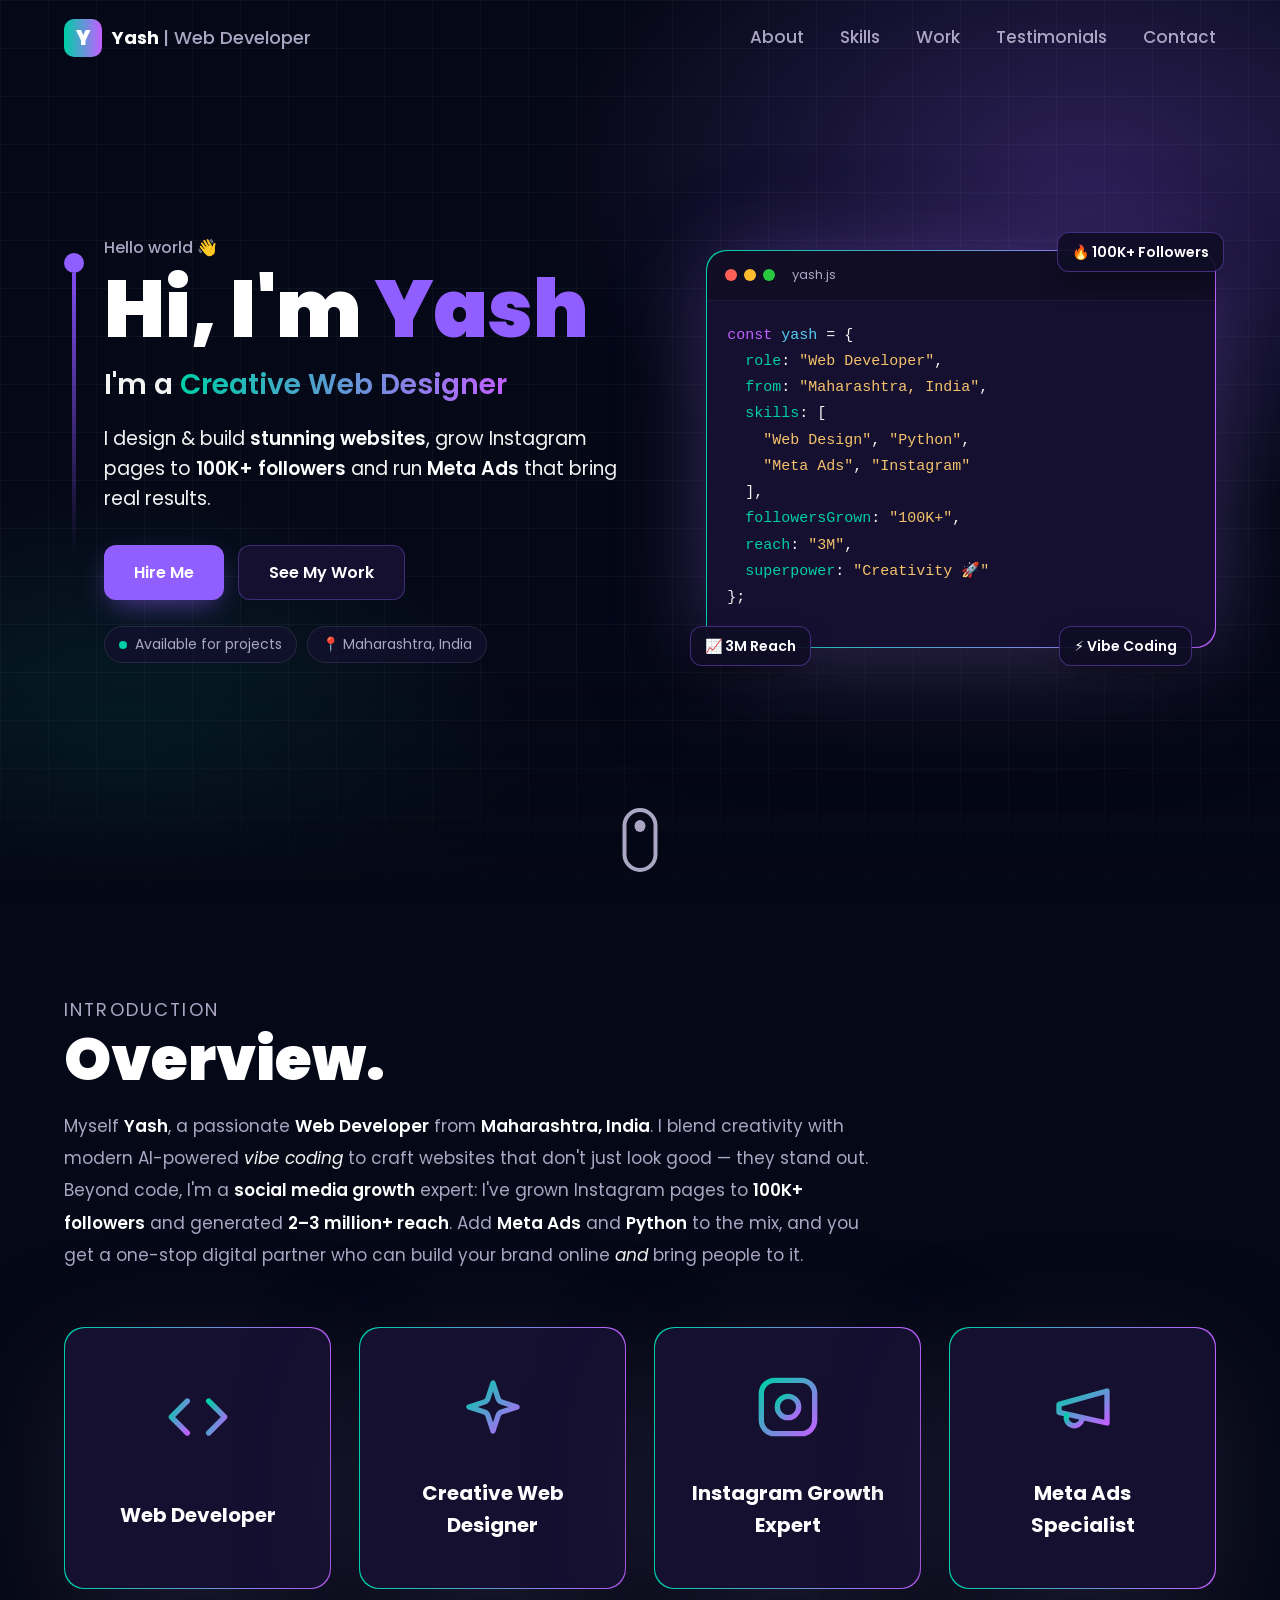
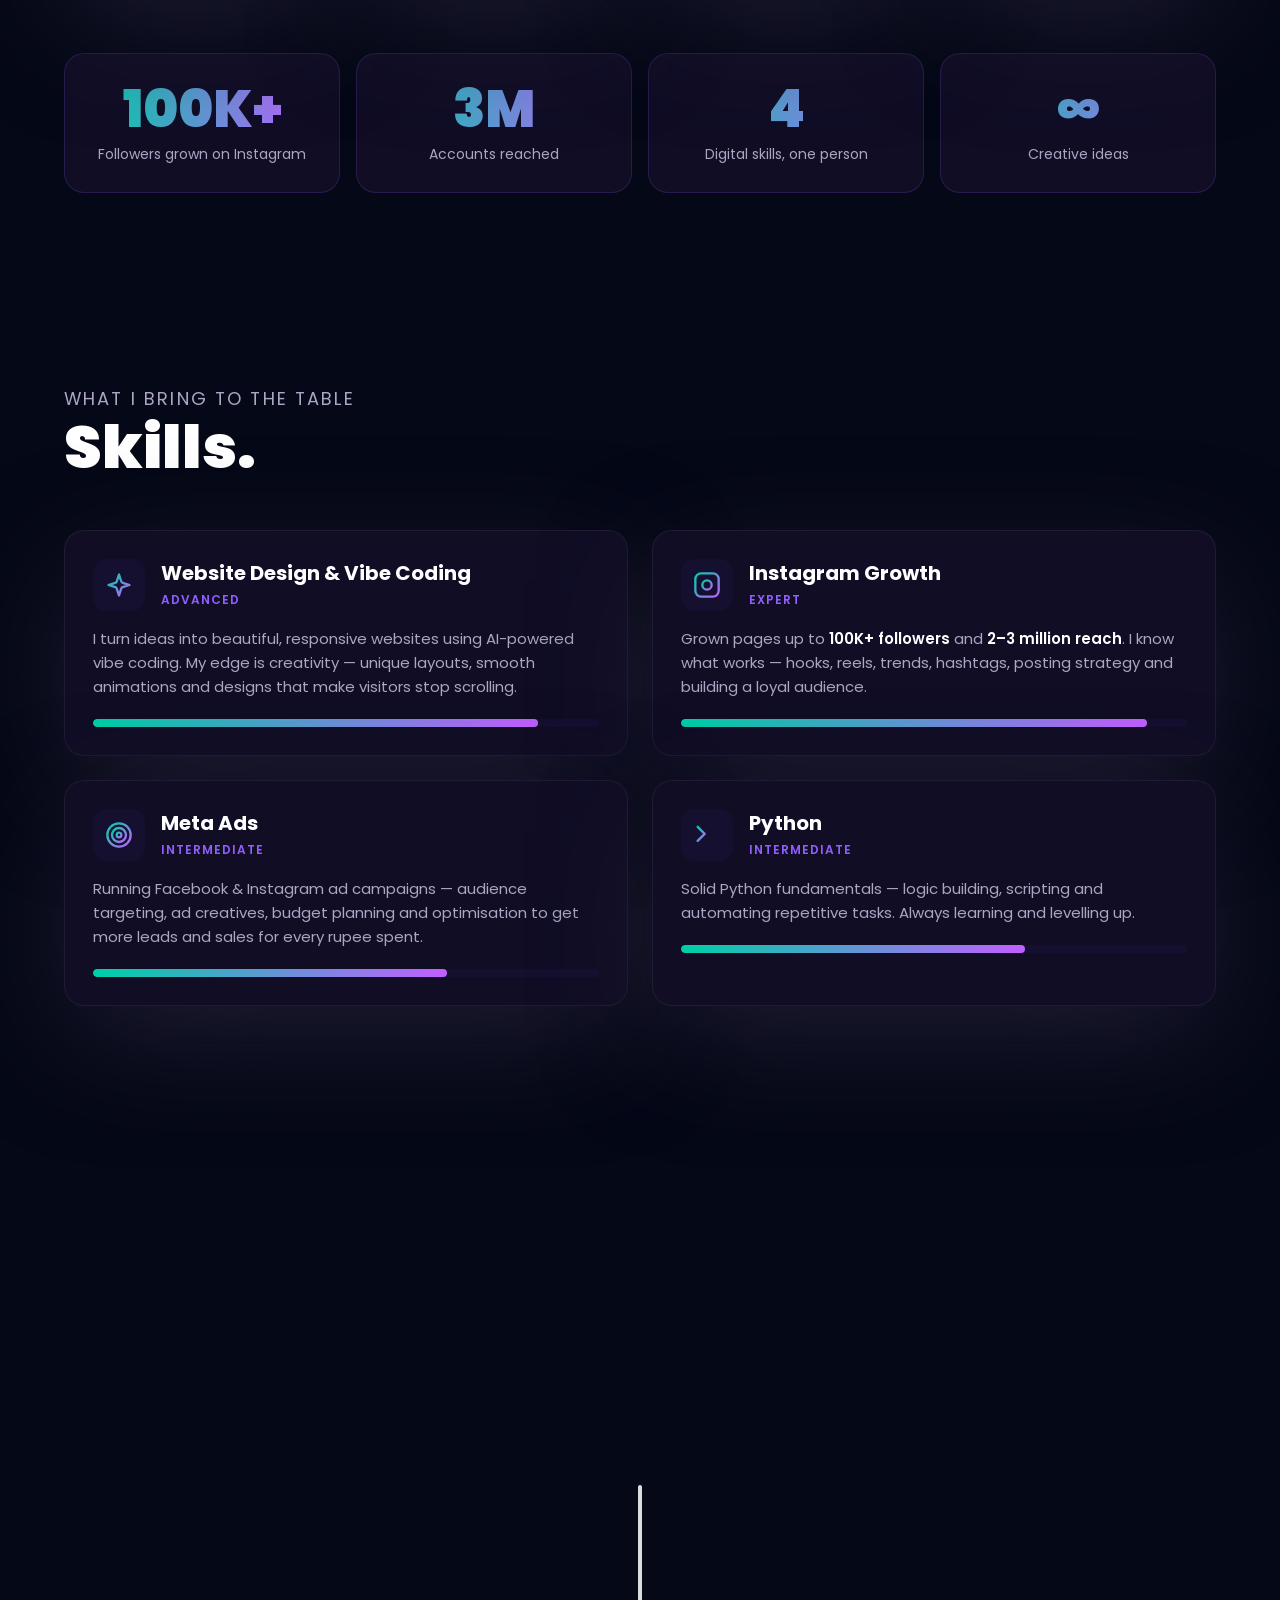
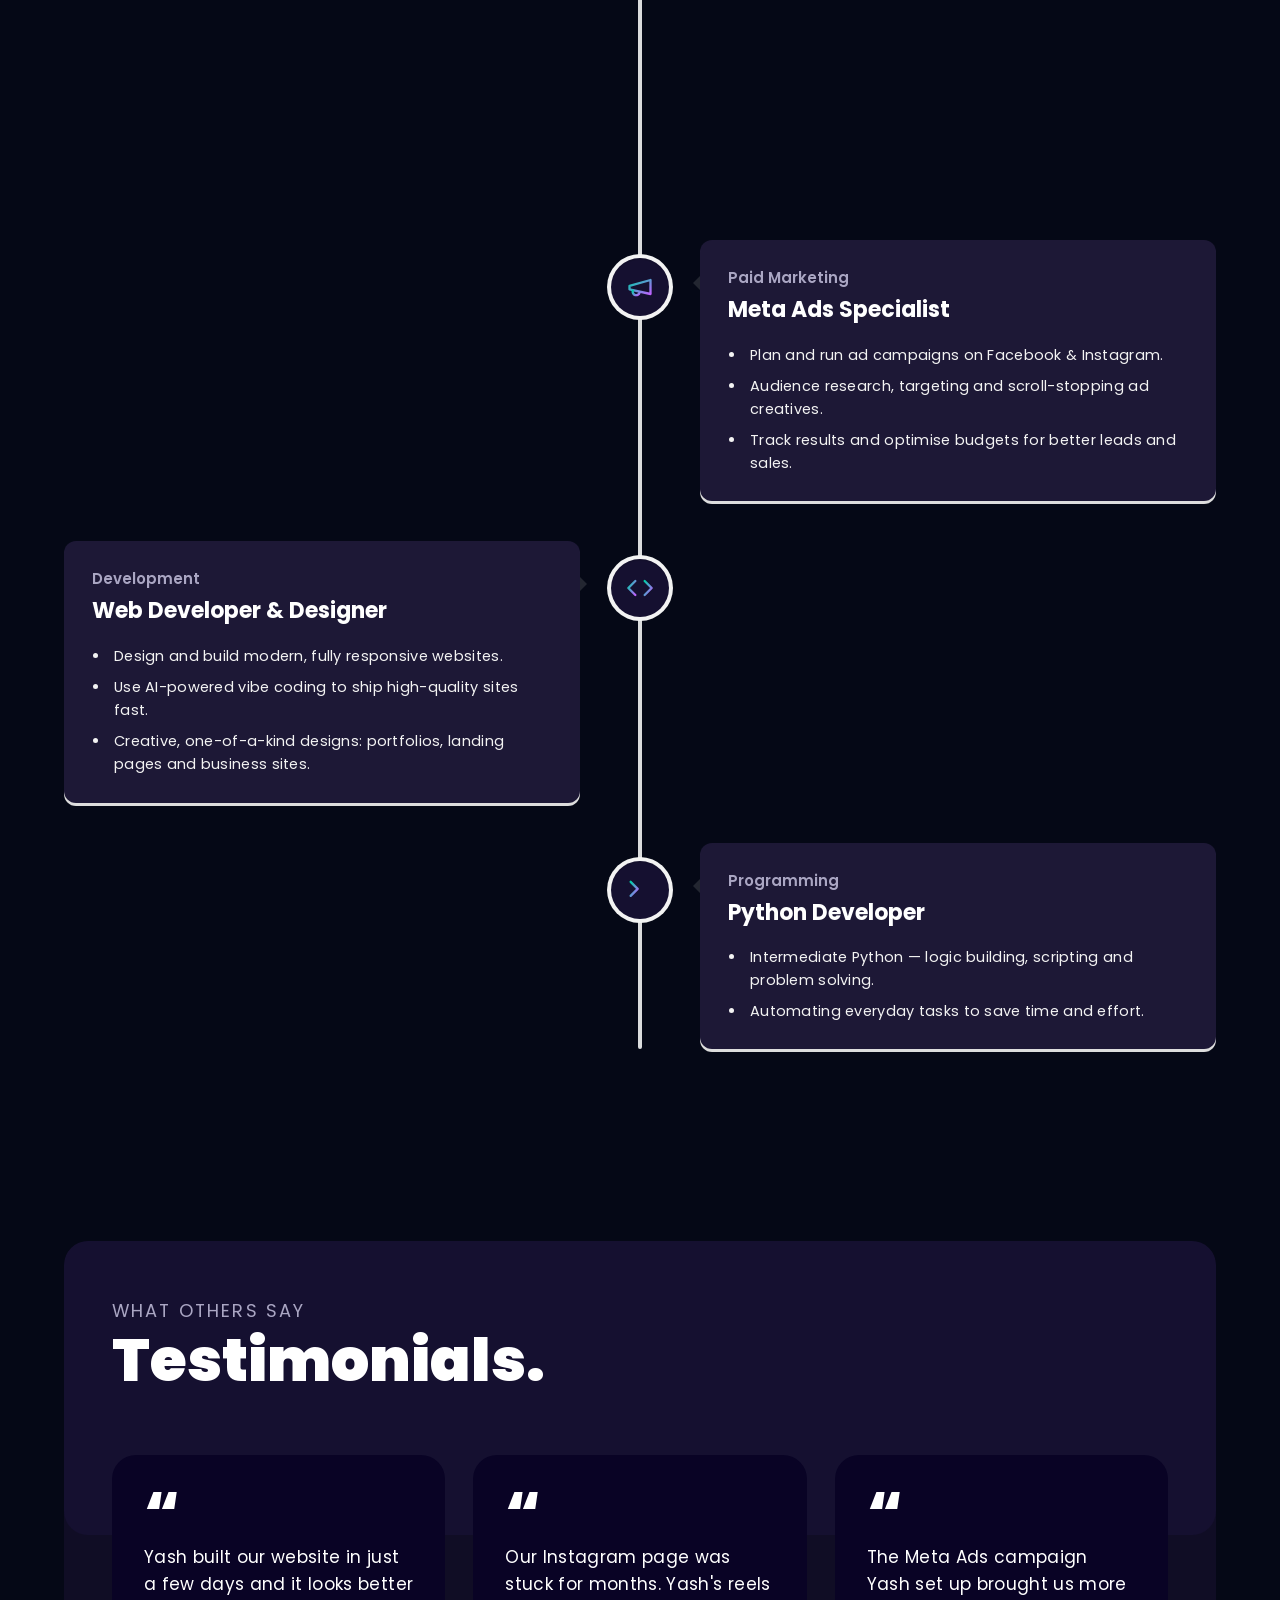
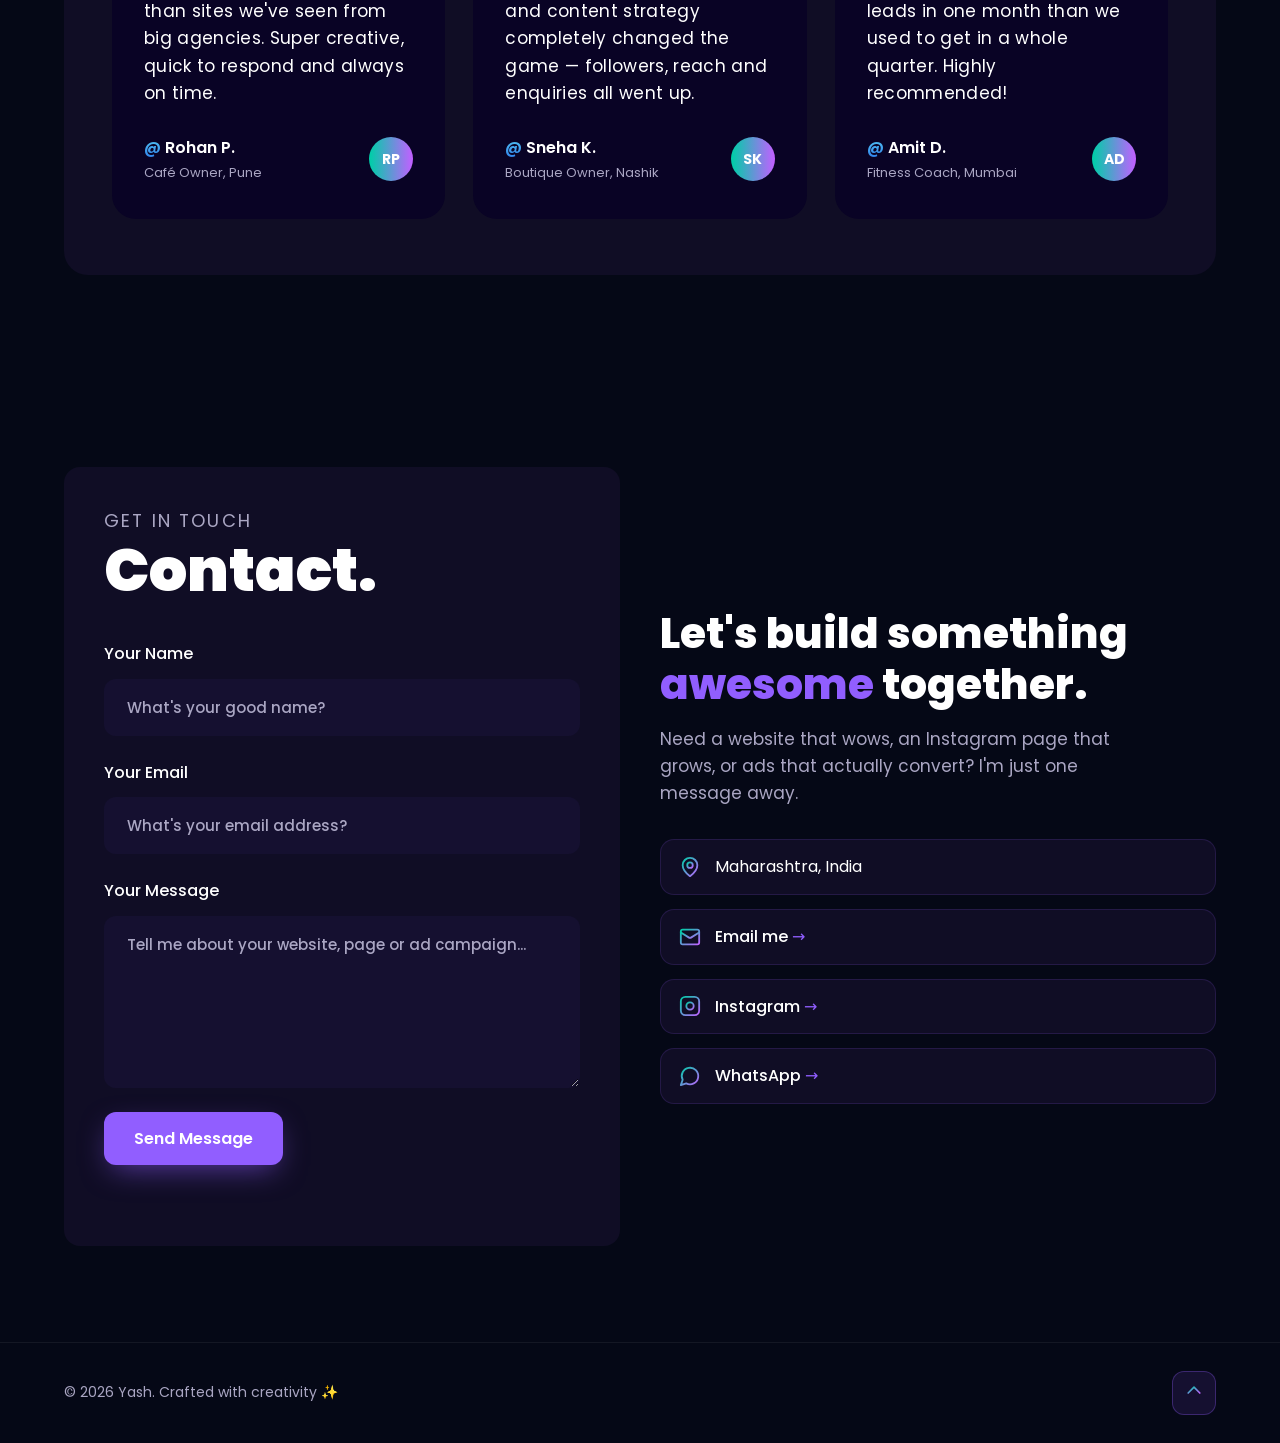
==== index.html @ be4c1ea0 "Add personal portfolio website Static dark-theme portfolio (HTML/CSS/JS, no build step) with hero, o" ====
<!DOCTYPE html>
<html lang="en">
<head>
  <meta charset="UTF-8" />
  <meta name="viewport" content="width=device-width, initial-scale=1.0" />
  <title>Yash | Web Developer</title>
  <meta name="description" content="Yash — Web Developer from Maharashtra. Creative websites, Instagram growth (100K+ followers, 3M reach), Meta Ads and Python." />
  <meta name="theme-color" content="#050816" />

  <link rel="preconnect" href="https://fonts.googleapis.com" />
  <link rel="preconnect" href="https://fonts.gstatic.com" crossorigin />
  <link href="https://fonts.googleapis.com/css2?family=Poppins:wght@300;400;500;600;700;800;900&display=swap" rel="stylesheet" />
  <link rel="stylesheet" href="css/style.css" />
</head>
<body>
  <!-- Shared gradient used by all line icons -->
  <svg width="0" height="0" style="position:absolute" aria-hidden="true">
    <defs>
      <linearGradient id="icon-grad" x1="0" y1="0" x2="1" y2="1">
        <stop offset="0%" stop-color="#00cea8" />
        <stop offset="100%" stop-color="#bf61ff" />
      </linearGradient>
    </defs>
  </svg>

  <!-- ============ NAVBAR ============ -->
  <header class="navbar" id="navbar">
    <nav class="container nav-inner">
      <a href="#home" class="logo">
        <span class="logo-mark">Y</span>
        <span class="logo-text">Yash <span class="logo-sub">| Web Developer</span></span>
      </a>

      <ul class="nav-links" id="nav-links">
        <li><a href="#about">About</a></li>
        <li><a href="#skills">Skills</a></li>
        <li><a href="#work">Work</a></li>
        <li><a href="#testimonials">Testimonials</a></li>
        <li><a href="#contact">Contact</a></li>
      </ul>

      <button class="menu-btn" id="menu-btn" aria-label="Open menu" aria-expanded="false" aria-controls="nav-links">
        <svg viewBox="0 0 24 24" class="icon-menu"><line x1="4" y1="7" x2="20" y2="7"/><line x1="4" y1="12" x2="20" y2="12"/><line x1="4" y1="17" x2="20" y2="17"/></svg>
        <svg viewBox="0 0 24 24" class="icon-close"><line x1="6" y1="6" x2="18" y2="18"/><line x1="18" y1="6" x2="6" y2="18"/></svg>
      </button>
    </nav>
  </header>

  <main>
    <!-- ============ HERO ============ -->
    <section class="hero" id="home">
      <div class="hero-bg" aria-hidden="true"></div>

      <div class="container hero-inner">
        <div class="hero-left">
          <div class="hero-line" aria-hidden="true">
            <span class="hero-dot"></span>
            <span class="hero-bar"></span>
          </div>

          <div class="hero-copy">
            <p class="hero-hello">Hello world 👋</p>
            <h1 class="hero-title">Hi, I'm <span class="text-accent">Yash</span></h1>
            <p class="hero-role">
              <span class="role-static">I'm a</span>
              <span class="role-rotator" id="role-rotator">Web Developer</span>
            </p>
            <p class="hero-sub">
              I design & build <strong>stunning websites</strong>, grow Instagram pages to
              <strong>100K+ followers</strong> and run <strong>Meta Ads</strong> that bring real results.
            </p>

            <div class="hero-cta">
              <a href="#contact" class="btn btn-primary">Hire Me</a>
              <a href="#work" class="btn btn-ghost">See My Work</a>
            </div>

            <div class="hero-badges">
              <span class="badge"><span class="badge-dot"></span> Available for projects</span>
              <span class="badge">📍 Maharashtra, India</span>
            </div>
          </div>
        </div>

        <!-- Simple 2D visual (no 3D) -->
        <div class="hero-visual" aria-hidden="true">
          <div class="code-card">
            <div class="code-top">
              <span></span><span></span><span></span>
              <p>yash.js</p>
            </div>
<pre class="code-body"><code><span class="c-key">const</span> <span class="c-var">yash</span> = {
  <span class="c-prop">role</span>: <span class="c-str">"Web Developer"</span>,
  <span class="c-prop">from</span>: <span class="c-str">"Maharashtra, India"</span>,
  <span class="c-prop">skills</span>: [
    <span class="c-str">"Web Design"</span>, <span class="c-str">"Python"</span>,
    <span class="c-str">"Meta Ads"</span>, <span class="c-str">"Instagram"</span>
  ],
  <span class="c-prop">followersGrown</span>: <span class="c-str">"100K+"</span>,
  <span class="c-prop">reach</span>: <span class="c-str">"3M"</span>,
  <span class="c-prop">superpower</span>: <span class="c-str">"Creativity 🚀"</span>
};</code></pre>
          </div>
          <div class="float-chip chip-1">🔥 100K+ Followers</div>
          <div class="float-chip chip-2">📈 3M Reach</div>
          <div class="float-chip chip-3">⚡ Vibe Coding</div>
        </div>
      </div>

      <a href="#about" class="scroll-indicator" aria-label="Scroll to about section">
        <span class="mouse"><span class="wheel"></span></span>
      </a>
    </section>

    <!-- ============ ABOUT ============ -->
    <section class="section" id="about">
      <div class="container">
        <div class="reveal">
          <p class="section-sub">Introduction</p>
          <h2 class="section-head">Overview.</h2>
        </div>

        <p class="about-text reveal">
          Myself <strong>Yash</strong>, a passionate <strong>Web Developer</strong> from <strong>Maharashtra, India</strong>.
          I blend creativity with modern AI-powered <em>vibe coding</em> to craft websites that don't just look
          good — they stand out. Beyond code, I'm a <strong>social media growth</strong> expert: I've grown Instagram
          pages to <strong>100K+ followers</strong> and generated <strong>2–3 million+ reach</strong>. Add
          <strong>Meta Ads</strong> and <strong>Python</strong> to the mix, and you get a one-stop digital partner who can
          build your brand online <em>and</em> bring people to it.
        </p>

        <div class="service-grid">
          <div class="service-card reveal" data-tilt>
            <div class="service-inner">
              <svg class="service-icon" viewBox="0 0 24 24"><polyline points="16 18 22 12 16 6"/><polyline points="8 6 2 12 8 18"/></svg>
              <h3>Web Developer</h3>
            </div>
          </div>
          <div class="service-card reveal" data-tilt>
            <div class="service-inner">
              <svg class="service-icon" viewBox="0 0 24 24"><path d="m12 3-1.9 5.8a2 2 0 0 1-1.3 1.3L3 12l5.8 1.9a2 2 0 0 1 1.3 1.3L12 21l1.9-5.8a2 2 0 0 1 1.3-1.3L21 12l-5.8-1.9a2 2 0 0 1-1.3-1.3Z"/></svg>
              <h3>Creative Web Designer</h3>
            </div>
          </div>
          <div class="service-card reveal" data-tilt>
            <div class="service-inner">
              <svg class="service-icon" viewBox="0 0 24 24"><rect x="2" y="2" width="20" height="20" rx="5"/><circle cx="12" cy="12" r="4"/><line x1="17.5" y1="6.5" x2="17.51" y2="6.5"/></svg>
              <h3>Instagram Growth Expert</h3>
            </div>
          </div>
          <div class="service-card reveal" data-tilt>
            <div class="service-inner">
              <svg class="service-icon" viewBox="0 0 24 24"><path d="m3 11 18-5v12L3 14v-3z"/><path d="M11.6 16.8a3 3 0 1 1-5.8-1.6"/></svg>
              <h3>Meta Ads Specialist</h3>
            </div>
          </div>
        </div>

        <!-- Stats -->
        <div class="stats reveal">
          <div class="stat">
            <p class="stat-num"><span class="count" data-target="100">0</span>K+</p>
            <p class="stat-label">Followers grown on Instagram</p>
          </div>
          <div class="stat">
            <p class="stat-num"><span class="count" data-target="3">0</span>M</p>
            <p class="stat-label">Accounts reached</p>
          </div>
          <div class="stat">
            <p class="stat-num"><span class="count" data-target="4">0</span></p>
            <p class="stat-label">Digital skills, one person</p>
          </div>
          <div class="stat">
            <p class="stat-num">∞</p>
            <p class="stat-label">Creative ideas</p>
          </div>
        </div>
      </div>
    </section>

    <!-- ============ SKILLS ============ -->
    <section class="section" id="skills">
      <div class="container">
        <div class="reveal">
          <p class="section-sub">What I bring to the table</p>
          <h2 class="section-head">Skills.</h2>
        </div>

        <div class="skills-grid">
          <article class="skill-card reveal">
            <div class="skill-top">
              <svg class="skill-icon" viewBox="0 0 24 24"><path d="m12 3-1.9 5.8a2 2 0 0 1-1.3 1.3L3 12l5.8 1.9a2 2 0 0 1 1.3 1.3L12 21l1.9-5.8a2 2 0 0 1 1.3-1.3L21 12l-5.8-1.9a2 2 0 0 1-1.3-1.3Z"/></svg>
              <div>
                <h3>Website Design & Vibe Coding</h3>
                <p class="skill-level">Advanced</p>
              </div>
            </div>
            <p class="skill-desc">
              I turn ideas into beautiful, responsive websites using AI-powered vibe coding. My edge is
              creativity — unique layouts, smooth animations and designs that make visitors stop scrolling.
            </p>
            <div class="bar"><span class="bar-fill" data-level="88"></span></div>
          </article>

          <article class="skill-card reveal">
            <div class="skill-top">
              <svg class="skill-icon" viewBox="0 0 24 24"><rect x="2" y="2" width="20" height="20" rx="5"/><circle cx="12" cy="12" r="4"/><line x1="17.5" y1="6.5" x2="17.51" y2="6.5"/></svg>
              <div>
                <h3>Instagram Growth</h3>
                <p class="skill-level">Expert</p>
              </div>
            </div>
            <p class="skill-desc">
              Grown pages up to <strong>100K+ followers</strong> and <strong>2–3 million reach</strong>. I know
              what works — hooks, reels, trends, hashtags, posting strategy and building a loyal audience.
            </p>
            <div class="bar"><span class="bar-fill" data-level="92"></span></div>
          </article>

          <article class="skill-card reveal">
            <div class="skill-top">
              <svg class="skill-icon" viewBox="0 0 24 24"><circle cx="12" cy="12" r="10"/><circle cx="12" cy="12" r="6"/><circle cx="12" cy="12" r="2"/></svg>
              <div>
                <h3>Meta Ads</h3>
                <p class="skill-level">Intermediate</p>
              </div>
            </div>
            <p class="skill-desc">
              Running Facebook & Instagram ad campaigns — audience targeting, ad creatives, budget
              planning and optimisation to get more leads and sales for every rupee spent.
            </p>
            <div class="bar"><span class="bar-fill" data-level="70"></span></div>
          </article>

          <article class="skill-card reveal">
            <div class="skill-top">
              <svg class="skill-icon" viewBox="0 0 24 24"><polyline points="4 17 10 11 4 5"/><line x1="12" y1="19" x2="20" y2="19"/></svg>
              <div>
                <h3>Python</h3>
                <p class="skill-level">Intermediate</p>
              </div>
            </div>
            <p class="skill-desc">
              Solid Python fundamentals — logic building, scripting and automating repetitive tasks.
              Always learning and levelling up.
            </p>
            <div class="bar"><span class="bar-fill" data-level="68"></span></div>
          </article>
        </div>

        <ul class="tech-chips reveal" aria-label="Tools and topics">
          <li>HTML</li><li>CSS</li><li>JavaScript</li><li>Responsive Design</li><li>AI Vibe Coding</li>
          <li>UI Design</li><li>Python</li><li>Meta Ads Manager</li><li>Audience Targeting</li>
          <li>Reels Strategy</li><li>Content Planning</li><li>Instagram Growth</li>
        </ul>
      </div>
    </section>

    <!-- ============ WORK / JOURNEY ============ -->
    <section class="section" id="work">
      <div class="container">
        <div class="reveal center">
          <p class="section-sub">What I have done so far</p>
          <h2 class="section-head">My Journey.</h2>
        </div>

        <div class="timeline">
          <div class="tl-item reveal">
            <span class="tl-icon" aria-hidden="true">
              <svg viewBox="0 0 24 24"><rect x="2" y="2" width="20" height="20" rx="5"/><circle cx="12" cy="12" r="4"/><line x1="17.5" y1="6.5" x2="17.51" y2="6.5"/></svg>
            </span>
            <div class="tl-card">
              <p class="tl-tag">Social Media</p>
              <h3>Instagram Growth Strategist</h3>
              <ul>
                <li>Grew Instagram pages from zero to <strong>100K+ followers</strong>.</li>
                <li>Generated <strong>2–3 million+ reach</strong> with viral reels and smart content strategy.</li>
                <li>Mastered hooks, trends, hashtags and the perfect posting schedule.</li>
                <li>Built engaged communities — real people, not just numbers.</li>
              </ul>
            </div>
          </div>

          <div class="tl-item reveal">
            <span class="tl-icon" aria-hidden="true">
              <svg viewBox="0 0 24 24"><path d="m3 11 18-5v12L3 14v-3z"/><path d="M11.6 16.8a3 3 0 1 1-5.8-1.6"/></svg>
            </span>
            <div class="tl-card">
              <p class="tl-tag">Paid Marketing</p>
              <h3>Meta Ads Specialist</h3>
              <ul>
                <li>Plan and run ad campaigns on Facebook & Instagram.</li>
                <li>Audience research, targeting and scroll-stopping ad creatives.</li>
                <li>Track results and optimise budgets for better leads and sales.</li>
              </ul>
            </div>
          </div>

          <div class="tl-item reveal">
            <span class="tl-icon" aria-hidden="true">
              <svg viewBox="0 0 24 24"><polyline points="16 18 22 12 16 6"/><polyline points="8 6 2 12 8 18"/></svg>
            </span>
            <div class="tl-card">
              <p class="tl-tag">Development</p>
              <h3>Web Developer & Designer</h3>
              <ul>
                <li>Design and build modern, fully responsive websites.</li>
                <li>Use AI-powered vibe coding to ship high-quality sites fast.</li>
                <li>Creative, one-of-a-kind designs: portfolios, landing pages and business sites.</li>
              </ul>
            </div>
          </div>

          <div class="tl-item reveal">
            <span class="tl-icon" aria-hidden="true">
              <svg viewBox="0 0 24 24"><polyline points="4 17 10 11 4 5"/><line x1="12" y1="19" x2="20" y2="19"/></svg>
            </span>
            <div class="tl-card">
              <p class="tl-tag">Programming</p>
              <h3>Python Developer</h3>
              <ul>
                <li>Intermediate Python — logic building, scripting and problem solving.</li>
                <li>Automating everyday tasks to save time and effort.</li>
              </ul>
            </div>
          </div>
        </div>
      </div>
    </section>

    <!-- ============ TESTIMONIALS ============ -->
    <!-- DEMO testimonials: replace with real client reviews before sharing the site publicly. -->
    <section class="section" id="testimonials">
      <div class="container">
        <div class="testi-wrap">
          <div class="testi-head reveal">
            <p class="section-sub">What others say</p>
            <h2 class="section-head">Testimonials.</h2>
          </div>

          <div class="testi-grid">
            <figure class="testi-card reveal">
              <p class="quote-mark" aria-hidden="true">“</p>
              <blockquote>
                Yash built our website in just a few days and it looks better than sites we've seen from big
                agencies. Super creative, quick to respond and always on time.
              </blockquote>
              <figcaption>
                <div>
                  <p class="testi-name"><span class="text-blue">@</span> Rohan P.</p>
                  <p class="testi-role">Café Owner, Pune</p>
                </div>
                <span class="avatar">RP</span>
              </figcaption>
            </figure>

            <figure class="testi-card reveal">
              <p class="quote-mark" aria-hidden="true">“</p>
              <blockquote>
                Our Instagram page was stuck for months. Yash's reels and content strategy completely
                changed the game — followers, reach and enquiries all went up.
              </blockquote>
              <figcaption>
                <div>
                  <p class="testi-name"><span class="text-blue">@</span> Sneha K.</p>
                  <p class="testi-role">Boutique Owner, Nashik</p>
                </div>
                <span class="avatar">SK</span>
              </figcaption>
            </figure>

            <figure class="testi-card reveal">
              <p class="quote-mark" aria-hidden="true">“</p>
              <blockquote>
                The Meta Ads campaign Yash set up brought us more leads in one month than we used to get in
                a whole quarter. Highly recommended!
              </blockquote>
              <figcaption>
                <div>
                  <p class="testi-name"><span class="text-blue">@</span> Amit D.</p>
                  <p class="testi-role">Fitness Coach, Mumbai</p>
                </div>
                <span class="avatar">AD</span>
              </figcaption>
            </figure>
          </div>
        </div>
      </div>
    </section>

    <!-- ============ CONTACT ============ -->
    <section class="section" id="contact">
      <div class="container contact-grid">
        <div class="contact-card reveal">
          <p class="section-sub">Get in touch</p>
          <h2 class="section-head">Contact.</h2>

          <form class="contact-form" id="contact-form">
            <label>
              <span>Your Name</span>
              <input type="text" name="name" placeholder="What's your good name?" required />
            </label>
            <label>
              <span>Your Email</span>
              <input type="email" name="email" placeholder="What's your email address?" required />
            </label>
            <label>
              <span>Your Message</span>
              <textarea name="message" rows="6" placeholder="Tell me about your website, page or ad campaign..." required></textarea>
            </label>
            <button type="submit" class="btn btn-primary">Send Message</button>
            <p class="form-note" id="form-note" role="status"></p>
          </form>
        </div>

        <div class="contact-side reveal">
          <h3>Let's build something <span class="text-accent">awesome</span> together.</h3>
          <p>
            Need a website that wows, an Instagram page that grows, or ads that actually convert?
            I'm just one message away.
          </p>

          <ul class="contact-list">
            <li>
              <svg viewBox="0 0 24 24"><path d="M20 10c0 6-8 12-8 12s-8-6-8-12a8 8 0 0 1 16 0Z"/><circle cx="12" cy="10" r="3"/></svg>
              <span>Maharashtra, India</span>
            </li>
            <li>
              <svg viewBox="0 0 24 24"><rect x="2" y="4" width="20" height="16" rx="2"/><path d="m22 7-8.97 5.7a1.94 1.94 0 0 1-2.06 0L2 7"/></svg>
              <a href="#" data-link="email">Email me</a>
            </li>
            <li>
              <svg viewBox="0 0 24 24"><rect x="2" y="2" width="20" height="20" rx="5"/><circle cx="12" cy="12" r="4"/><line x1="17.5" y1="6.5" x2="17.51" y2="6.5"/></svg>
              <a href="#" data-link="instagram" target="_blank" rel="noopener">Instagram</a>
            </li>
            <li>
              <svg viewBox="0 0 24 24"><path d="M7.9 20A9 9 0 1 0 4 16.1L2 22Z"/></svg>
              <a href="#" data-link="whatsapp" target="_blank" rel="noopener">WhatsApp</a>
            </li>
          </ul>
        </div>
      </div>
    </section>
  </main>

  <!-- ============ FOOTER ============ -->
  <footer class="footer">
    <div class="container footer-inner">
      <p>© <span id="year"></span> Yash. Crafted with creativity ✨</p>
      <a href="#home" class="to-top" aria-label="Back to top">
        <svg viewBox="0 0 24 24"><path d="m5 12 7-7 7 7"/><path d="M12 19V5"/></svg>
      </a>
    </div>
  </footer>

  <script src="js/main.js"></script>
</body>
</html>
---- css/style.css ----
/* =========================================================
   THEME — change these values to re-colour the whole site
   ========================================================= */
:root {
  --primary: #050816;      /* page background */
  --secondary: #aaa6c3;    /* muted text */
  --tertiary: #151030;     /* cards / inputs */
  --black-100: #100d25;
  --black-200: #090325;
  --timeline-card: #1d1836;
  --white: #ffffff;
  --white-100: #f3f3f3;
  --accent: #915eff;       /* main purple */
  --accent-dark: #804dee;

  --green-pink: linear-gradient(90.13deg, #00cea8 1.9%, #bf61ff 97.5%);
  --violet-gradient: linear-gradient(-90deg, #804dee 0%, rgba(60, 51, 80, 0) 100%);
  --blue-gradient: linear-gradient(to top, #2f80ed, #56ccf2);

  --shadow-card: 0 35px 120px -15px #211e35;
  --radius: 20px;
  --font: "Poppins", system-ui, -apple-system, "Segoe UI", Roboto, sans-serif;
  --nav-h: 76px;
}

/* =================== Base =================== */
*,
*::before,
*::after { box-sizing: border-box; margin: 0; padding: 0; }

html { scroll-behavior: smooth; scroll-padding-top: var(--nav-h); }

body {
  font-family: var(--font);
  background: var(--primary);
  color: var(--white);
  line-height: 1.6;
  overflow-x: hidden;
  -webkit-font-smoothing: antialiased;
}

a { color: inherit; text-decoration: none; }
img, svg { display: block; }
ul { list-style: none; }
strong { color: var(--white); font-weight: 600; }

::selection { background: var(--accent); color: var(--white); }

.container {
  width: 100%;
  max-width: 1280px;
  margin: 0 auto;
  padding: 0 16px;
}
@media (min-width: 640px) { .container { padding: 0 32px; } }
@media (min-width: 1024px) { .container { padding: 0 64px; } }

.text-accent { color: var(--accent); }
.text-blue {
  background: var(--blue-gradient);
  -webkit-background-clip: text;
  background-clip: text;
  color: transparent;
}
.center { text-align: center; }

/* Line icons share one gradient stroke */
svg[viewBox="0 0 24 24"] {
  fill: none;
  stroke: url(#icon-grad);
  stroke-width: 2;
  stroke-linecap: round;
  stroke-linejoin: round;
}

/* =================== Buttons =================== */
.btn {
  display: inline-flex;
  align-items: center;
  justify-content: center;
  gap: 8px;
  padding: 14px 30px;
  border-radius: 12px;
  font-weight: 600;
  font-size: 16px;
  font-family: inherit;
  border: 0;
  cursor: pointer;
  transition: transform .25s ease, box-shadow .25s ease, background .25s ease;
}
.btn-primary {
  background: var(--accent);
  color: var(--white);
  box-shadow: 0 10px 30px -8px rgba(145, 94, 255, .6);
}
.btn-primary:hover { transform: translateY(-3px); box-shadow: 0 16px 40px -8px rgba(145, 94, 255, .8); }
.btn-ghost {
  background: var(--tertiary);
  color: var(--white);
  border: 1px solid rgba(145, 94, 255, .35);
}
.btn-ghost:hover { transform: translateY(-3px); border-color: var(--accent); }

/* =================== Navbar =================== */
.navbar {
  position: fixed;
  inset: 0 0 auto 0;
  z-index: 50;
  height: var(--nav-h);
  display: flex;
  align-items: center;
  transition: background .3s ease, box-shadow .3s ease;
}
.navbar.scrolled {
  background: rgba(5, 8, 22, .92);
  backdrop-filter: blur(10px);
  -webkit-backdrop-filter: blur(10px);
  box-shadow: 0 8px 30px -12px rgba(0, 0, 0, .6);
}
.nav-inner { display: flex; align-items: center; justify-content: space-between; }

.logo { display: flex; align-items: center; gap: 10px; }
.logo-mark {
  width: 38px; height: 38px;
  display: grid; place-items: center;
  border-radius: 10px;
  background: var(--green-pink);
  font-weight: 900; font-size: 20px;
}
.logo-text { font-weight: 700; font-size: 18px; }
.logo-sub { display: none; font-weight: 500; color: var(--secondary); }
@media (min-width: 640px) { .logo-sub { display: inline; } }

.nav-links { display: flex; gap: 36px; }
.nav-links a {
  color: var(--secondary);
  font-size: 17px;
  font-weight: 500;
  transition: color .2s ease;
}
.nav-links a:hover,
.nav-links a.active { color: var(--white); }

.menu-btn {
  display: none;
  background: none; border: 0; cursor: pointer;
  width: 40px; height: 40px;
  align-items: center; justify-content: center;
}
.menu-btn svg { width: 28px; height: 28px; stroke: var(--white); }
.menu-btn .icon-close { display: none; }
.menu-btn[aria-expanded="true"] .icon-menu { display: none; }
.menu-btn[aria-expanded="true"] .icon-close { display: block; }

@media (max-width: 860px) {
  .menu-btn { display: flex; }
  .nav-links {
    position: absolute;
    top: calc(var(--nav-h) - 6px);
    right: 16px;
    min-width: 200px;
    flex-direction: column;
    gap: 18px;
    padding: 24px;
    border-radius: 16px;
    background: var(--black-100);
    background-image: var(--violet-gradient);
    box-shadow: var(--shadow-card);
    opacity: 0;
    transform: translateY(-10px) scale(.98);
    pointer-events: none;
    transition: opacity .25s ease, transform .25s ease;
  }
  .nav-links.open { opacity: 1; transform: none; pointer-events: auto; }
  .nav-links a { color: var(--white); font-size: 16px; }
}

/* =================== Hero =================== */
.hero {
  position: relative;
  min-height: 100vh;
  min-height: 100svh;
  display: flex;
  align-items: center;
  padding: calc(var(--nav-h) + 32px) 0 110px;
  overflow: hidden;
}
.hero-bg {
  position: absolute; inset: 0; z-index: -1;
  background:
    radial-gradient(60% 55% at 85% 20%, rgba(145, 94, 255, .28), transparent 70%),
    radial-gradient(45% 45% at 10% 85%, rgba(0, 206, 168, .12), transparent 70%),
    linear-gradient(rgba(255, 255, 255, .035) 1px, transparent 1px) 0 0 / 48px 48px,
    linear-gradient(90deg, rgba(255, 255, 255, .035) 1px, transparent 1px) 0 0 / 48px 48px,
    var(--primary);
  -webkit-mask-image: linear-gradient(to bottom, #000 75%, transparent);
  mask-image: linear-gradient(to bottom, #000 75%, transparent);
}

.hero-inner {
  display: grid;
  grid-template-columns: 1fr;
  gap: 56px;
  align-items: center;
}
@media (min-width: 1024px) { .hero-inner { grid-template-columns: 1.15fr 1fr; } }

.hero-left { display: flex; gap: 20px; }
@media (max-width: 640px) {
  .hero-left { gap: 14px; }
  .btn { padding: 13px 22px; font-size: 15px; }
}
.hero-line { display: flex; flex-direction: column; align-items: center; margin-top: 18px; }
.hero-dot { width: 20px; height: 20px; border-radius: 50%; background: var(--accent); flex-shrink: 0; }
.hero-bar { width: 4px; height: 280px; background: var(--violet-gradient); background: linear-gradient(to bottom, #804dee, rgba(60, 51, 80, 0)); }
@media (max-width: 640px) { .hero-bar { height: 200px; } }

.hero-hello { color: var(--secondary); font-weight: 500; margin-bottom: 4px; }
.hero-title {
  font-weight: 900;
  font-size: clamp(40px, 8vw, 80px);
  line-height: 1.1;
  letter-spacing: -.5px;
}
.hero-role {
  margin-top: 10px;
  font-size: clamp(20px, 3vw, 28px);
  font-weight: 600;
  color: var(--white-100);
  min-height: 1.5em;
}
.role-rotator {
  background: var(--green-pink);
  -webkit-background-clip: text;
  background-clip: text;
  color: transparent;
  display: inline-block;
  transition: opacity .35s ease, transform .35s ease;
}
.role-rotator.swap { opacity: 0; transform: translateY(8px); }

.hero-sub {
  margin-top: 16px;
  max-width: 560px;
  color: var(--white-100);
  font-size: clamp(16px, 1.6vw, 19px);
}
.hero-cta { display: flex; flex-wrap: wrap; gap: 14px; margin-top: 30px; }
.hero-badges { display: flex; flex-wrap: wrap; gap: 10px; margin-top: 26px; }
.badge {
  display: inline-flex; align-items: center; gap: 8px;
  padding: 6px 14px;
  border-radius: 999px;
  font-size: 14px;
  color: var(--secondary);
  background: rgba(21, 16, 48, .7);
  border: 1px solid rgba(170, 166, 195, .15);
}
.badge-dot {
  width: 8px; height: 8px; border-radius: 50%;
  background: #00cea8;
  box-shadow: 0 0 0 0 rgba(0, 206, 168, .7);
  animation: ping 2s infinite;
}
@keyframes ping {
  70% { box-shadow: 0 0 0 8px rgba(0, 206, 168, 0); }
  100% { box-shadow: 0 0 0 0 rgba(0, 206, 168, 0); }
}

/* Hero visual (2D code card) */
.hero-visual { position: relative; max-width: 520px; width: 100%; margin: 0 auto; }
.code-card {
  position: relative;
  padding: 1px;
  border-radius: var(--radius);
  background: var(--green-pink);
  box-shadow: var(--shadow-card), 0 0 80px -20px rgba(145, 94, 255, .5);
  animation: float 6s ease-in-out infinite;
}
.code-top {
  display: flex; align-items: center; gap: 7px;
  padding: 14px 18px;
  background: var(--black-100);
  border-radius: var(--radius) var(--radius) 0 0;
  border-bottom: 1px solid rgba(255, 255, 255, .06);
}
.code-top span { width: 12px; height: 12px; border-radius: 50%; background: #ff5f57; }
.code-top span:nth-child(2) { background: #febc2e; }
.code-top span:nth-child(3) { background: #28c840; }
.code-top p { margin-left: 10px; font-size: 13px; color: var(--secondary); }
.code-body {
  margin: 0;
  padding: 22px 20px 36px;
  background: var(--tertiary);
  border-radius: 0 0 var(--radius) var(--radius);
  font-family: ui-monospace, "SFMono-Regular", Menlo, Consolas, monospace;
  font-size: clamp(12px, 1.35vw, 15px);
  line-height: 1.75;
  color: var(--white-100);
  overflow-x: auto;
}
.c-key { color: #bf61ff; }
.c-var { color: #56ccf2; }
.c-prop { color: #00cea8; }
.c-str { color: #f5c26b; }

.float-chip {
  position: absolute;
  padding: 8px 14px;
  border-radius: 12px;
  font-size: 14px;
  font-weight: 600;
  white-space: nowrap;
  background: rgba(16, 13, 37, .92);
  border: 1px solid rgba(145, 94, 255, .4);
  box-shadow: 0 12px 30px -10px rgba(0, 0, 0, .7);
  animation: float 5s ease-in-out infinite;
}
.chip-1 { top: -18px; right: -8px; animation-delay: -1s; }
.chip-2 { bottom: -18px; left: -16px; animation-delay: -2.5s; }
.chip-3 { bottom: -18px; right: 24px; animation-delay: -3.5s; }
@media (max-width: 640px) {
  .float-chip { font-size: 13px; padding: 7px 12px; }
  .chip-1 { right: 0; }
  .chip-2 { left: 8px; }
  .chip-3 { right: 8px; }
}
@keyframes float {
  0%, 100% { transform: translateY(0); }
  50% { transform: translateY(-12px); }
}

/* Scroll indicator */
.scroll-indicator {
  position: absolute;
  bottom: 28px; left: 50%;
  transform: translateX(-50%);
}
.mouse {
  width: 35px; height: 64px;
  display: flex; justify-content: center; align-items: flex-start;
  padding: 8px;
  border: 4px solid var(--secondary);
  border-radius: 24px;
}
.wheel {
  width: 12px; height: 12px;
  border-radius: 50%;
  background: var(--secondary);
  animation: wheel 1.5s ease-in-out infinite;
}
@keyframes wheel {
  0%, 100% { transform: translateY(0); }
  50% { transform: translateY(24px); }
}

/* =================== Sections =================== */
.section { padding: 64px 0; position: relative; }
@media (min-width: 640px) { .section { padding: 96px 0; } }

.section-sub {
  font-size: clamp(14px, 1.4vw, 18px);
  color: var(--secondary);
  text-transform: uppercase;
  letter-spacing: .12em;
}
.section-head {
  font-weight: 900;
  font-size: clamp(30px, 6vw, 60px);
  line-height: 1.15;
  color: var(--white);
}

/* About */
.about-text {
  margin-top: 16px;
  max-width: 820px;
  color: var(--secondary);
  font-size: 17px;
  line-height: 1.9;
}
.about-text em { color: var(--white-100); }

.service-grid {
  margin-top: 56px;
  display: grid;
  grid-template-columns: repeat(auto-fit, minmax(230px, 1fr));
  gap: 28px;
}
.service-card {
  padding: 1px;
  border-radius: var(--radius);
  background: var(--green-pink);
  box-shadow: var(--shadow-card);
  transform-style: preserve-3d;
  transition: transform .2s ease-out;
  will-change: transform;
}
.service-inner {
  min-height: 260px;
  height: 100%;
  border-radius: var(--radius);
  background: var(--tertiary);
  padding: 24px 32px;
  display: flex; flex-direction: column;
  align-items: center; justify-content: space-evenly;
  gap: 16px;
  text-align: center;
}
.service-icon { width: 64px; height: 64px; stroke-width: 1.6; }
.service-inner h3 { font-size: 20px; font-weight: 700; }

.stats {
  margin-top: 64px;
  display: grid;
  grid-template-columns: repeat(2, 1fr);
  gap: 16px;
}
@media (min-width: 900px) { .stats { grid-template-columns: repeat(4, 1fr); } }
.stat {
  padding: 26px 20px;
  border-radius: var(--radius);
  background: var(--black-100);
  border: 1px solid rgba(145, 94, 255, .18);
  text-align: center;
}
.stat-num {
  font-size: clamp(34px, 5vw, 52px);
  font-weight: 900;
  line-height: 1.1;
  background: var(--green-pink);
  -webkit-background-clip: text;
  background-clip: text;
  color: transparent;
}
.stat-label { margin-top: 6px; color: var(--secondary); font-size: 14px; }

/* Skills */
.skills-grid {
  margin-top: 48px;
  display: grid;
  grid-template-columns: 1fr;
  gap: 24px;
}
@media (min-width: 820px) { .skills-grid { grid-template-columns: 1fr 1fr; } }
.skill-card {
  padding: 28px;
  border-radius: var(--radius);
  background: var(--black-100);
  border: 1px solid rgba(255, 255, 255, .06);
  box-shadow: var(--shadow-card);
  transition: border-color .3s ease, transform .3s ease;
}
.skill-card:hover { border-color: rgba(145, 94, 255, .5); transform: translateY(-4px); }
.skill-top { display: flex; align-items: center; gap: 16px; }
.skill-icon {
  width: 52px; height: 52px; padding: 12px;
  border-radius: 14px;
  background: var(--tertiary);
  flex-shrink: 0;
}
.skill-top h3 { font-size: 20px; font-weight: 700; line-height: 1.3; }
.skill-level {
  display: inline-block;
  margin-top: 4px;
  font-size: 12px;
  font-weight: 600;
  letter-spacing: .08em;
  text-transform: uppercase;
  color: var(--accent);
}
.skill-desc { margin-top: 16px; color: var(--secondary); font-size: 15px; }
.bar {
  margin-top: 20px;
  height: 8px;
  border-radius: 999px;
  background: var(--tertiary);
  overflow: hidden;
}
.bar-fill {
  display: block;
  height: 100%;
  width: 0;
  border-radius: inherit;
  background: var(--green-pink);
  transition: width 1.4s cubic-bezier(.2, .8, .2, 1);
}

.tech-chips { margin-top: 40px; display: flex; flex-wrap: wrap; gap: 12px; }
.tech-chips li {
  padding: 8px 18px;
  border-radius: 999px;
  font-size: 14px;
  font-weight: 500;
  color: var(--white-100);
  background: var(--tertiary);
  border: 1px solid rgba(145, 94, 255, .25);
  transition: border-color .2s ease, background .2s ease;
}
.tech-chips li:hover { border-color: var(--accent); background: #1d1836; }

/* Timeline */
.timeline { position: relative; margin-top: 56px; }
.timeline::before {
  content: "";
  position: absolute;
  top: 0; bottom: 0;
  left: 27px;
  width: 4px;
  background: var(--white-100);
  opacity: .9;
  border-radius: 4px;
}
.tl-item { position: relative; padding-left: 80px; margin-bottom: 40px; }
.tl-item:last-child { margin-bottom: 0; }
.tl-icon {
  position: absolute;
  left: 0; top: 18px;
  width: 58px; height: 58px;
  display: grid; place-items: center;
  border-radius: 50%;
  background: var(--tertiary);
  box-shadow: 0 0 0 4px var(--white-100), inset 0 2px 0 rgba(0, 0, 0, .08);
  z-index: 1;
}
.tl-icon svg { width: 28px; height: 28px; }
.tl-card {
  position: relative;
  padding: 26px 28px;
  border-radius: 12px;
  background: var(--timeline-card);
  box-shadow: 0 3px 0 #ddd;
}
.tl-card::before {
  content: "";
  position: absolute;
  top: 36px; left: -7px;
  border: 7px solid transparent;
  border-left: 0;
  border-right-color: #232631;
}
.tl-tag { color: var(--secondary); font-size: 15px; font-weight: 600; }
.tl-card h3 { font-size: 22px; font-weight: 700; margin-top: 2px; }
.tl-card ul { margin-top: 16px; padding-left: 18px; list-style: disc; display: grid; gap: 8px; }
.tl-card li { color: var(--white-100); font-size: 14.5px; letter-spacing: .02em; padding-left: 4px; }
@media (max-width: 640px) {
  .tl-item { padding-left: 72px; }
  .tl-card { padding: 22px 20px; }
  .tl-card h3 { font-size: 19px; }
  .service-inner { min-height: 200px; }
}

@media (min-width: 1024px) {
  .timeline::before { left: 50%; transform: translateX(-50%); }
  .tl-item { width: 50%; padding-left: 0; padding-right: 60px; }
  .tl-item:nth-child(even) { margin-left: 50%; padding-right: 0; padding-left: 60px; }
  .tl-icon { left: auto; right: -29px; }
  .tl-item:nth-child(even) .tl-icon { right: auto; left: -29px; }
  .tl-item:nth-child(odd) .tl-card::before {
    left: auto; right: -7px;
    border-right: 0;
    border-left: 7px solid #232631;
  }
}

/* Testimonials */
.testi-wrap {
  border-radius: 24px;
  background: var(--black-100);
  overflow: hidden;
}
.testi-head {
  padding: 48px 24px 120px;
  background: var(--tertiary);
  border-radius: 24px;
}
@media (min-width: 640px) { .testi-head { padding: 56px 48px 140px; } }
.testi-grid {
  margin-top: -80px;
  padding: 0 24px 48px;
  display: grid;
  grid-template-columns: repeat(auto-fit, minmax(270px, 1fr));
  gap: 28px;
}
@media (min-width: 640px) { .testi-grid { padding: 0 48px 56px; } }
.testi-card {
  padding: 36px 32px;
  border-radius: 24px;
  background: var(--black-200);
  display: flex; flex-direction: column;
  transition: transform .3s ease;
}
.testi-card:hover { transform: translateY(-6px); }
.quote-mark { font-size: 56px; font-weight: 900; line-height: .8; color: var(--white); }
.testi-card blockquote {
  margin-top: 8px;
  flex: 1;
  color: var(--white);
  font-size: 17px;
  letter-spacing: .02em;
}
.testi-card figcaption {
  margin-top: 28px;
  display: flex; align-items: center; justify-content: space-between; gap: 12px;
}
.testi-name { font-weight: 600; font-size: 16px; }
.testi-role { color: var(--secondary); font-size: 13px; margin-top: 2px; }
.avatar {
  width: 44px; height: 44px;
  flex-shrink: 0;
  display: grid; place-items: center;
  border-radius: 50%;
  font-weight: 700; font-size: 14px;
  background: var(--green-pink);
}

/* Contact */
.contact-grid {
  display: grid;
  grid-template-columns: 1fr;
  gap: 40px;
}
@media (min-width: 1024px) { .contact-grid { grid-template-columns: 1fr 1fr; align-items: center; } }
.contact-card {
  padding: 32px 24px;
  border-radius: 16px;
  background: var(--black-100);
}
@media (min-width: 640px) { .contact-card { padding: 40px; } }
.contact-form { margin-top: 36px; display: flex; flex-direction: column; gap: 24px; }
.contact-form label { display: flex; flex-direction: column; }
.contact-form label span { font-weight: 500; margin-bottom: 12px; }
.contact-form input,
.contact-form textarea {
  width: 100%;
  padding: 16px 22px;
  border: 1px solid transparent;
  border-radius: 12px;
  outline: none;
  background: var(--tertiary);
  color: var(--white);
  font-family: inherit;
  font-size: 15px;
  font-weight: 500;
  resize: vertical;
  transition: border-color .2s ease;
}
.contact-form input::placeholder,
.contact-form textarea::placeholder { color: var(--secondary); }
.contact-form input:focus,
.contact-form textarea:focus { border-color: var(--accent); }
.contact-form .btn { align-self: flex-start; }
.form-note { color: #00cea8; font-size: 14px; min-height: 1.2em; }

.contact-side h3 {
  font-size: clamp(26px, 4vw, 42px);
  font-weight: 800;
  line-height: 1.2;
}
.contact-side > p { margin-top: 16px; color: var(--secondary); font-size: 17px; max-width: 480px; }
.contact-list { margin-top: 32px; display: grid; gap: 14px; }
.contact-list li {
  display: flex; align-items: center; gap: 14px;
  padding: 14px 18px;
  border-radius: 14px;
  background: var(--black-100);
  border: 1px solid rgba(145, 94, 255, .15);
  transition: border-color .2s ease, transform .2s ease;
}
.contact-list li:hover { border-color: var(--accent); transform: translateX(4px); }
.contact-list svg { width: 22px; height: 22px; flex-shrink: 0; }
.contact-list a { font-weight: 500; }
.contact-list a::after { content: " →"; color: var(--accent); }

/* Footer */
.footer { padding: 28px 0; border-top: 1px solid rgba(255, 255, 255, .06); }
.footer-inner { display: flex; align-items: center; justify-content: space-between; gap: 16px; }
.footer p { color: var(--secondary); font-size: 14px; }
.to-top {
  width: 44px; height: 44px;
  display: grid; place-items: center;
  border-radius: 12px;
  background: var(--tertiary);
  border: 1px solid rgba(145, 94, 255, .3);
  transition: transform .2s ease;
}
.to-top:hover { transform: translateY(-3px); }
.to-top svg { width: 20px; height: 20px; }

/* =================== Scroll reveal =================== */
.reveal {
  opacity: 0;
  transform: translateY(40px);
  transition: opacity .8s ease, transform .8s cubic-bezier(.2, .8, .2, 1);
}
.reveal.visible { opacity: 1; transform: none; }

@media (prefers-reduced-motion: reduce) {
  html { scroll-behavior: auto; }
  *, *::before, *::after { animation: none !important; transition: none !important; }
  .reveal { opacity: 1; transform: none; }
}
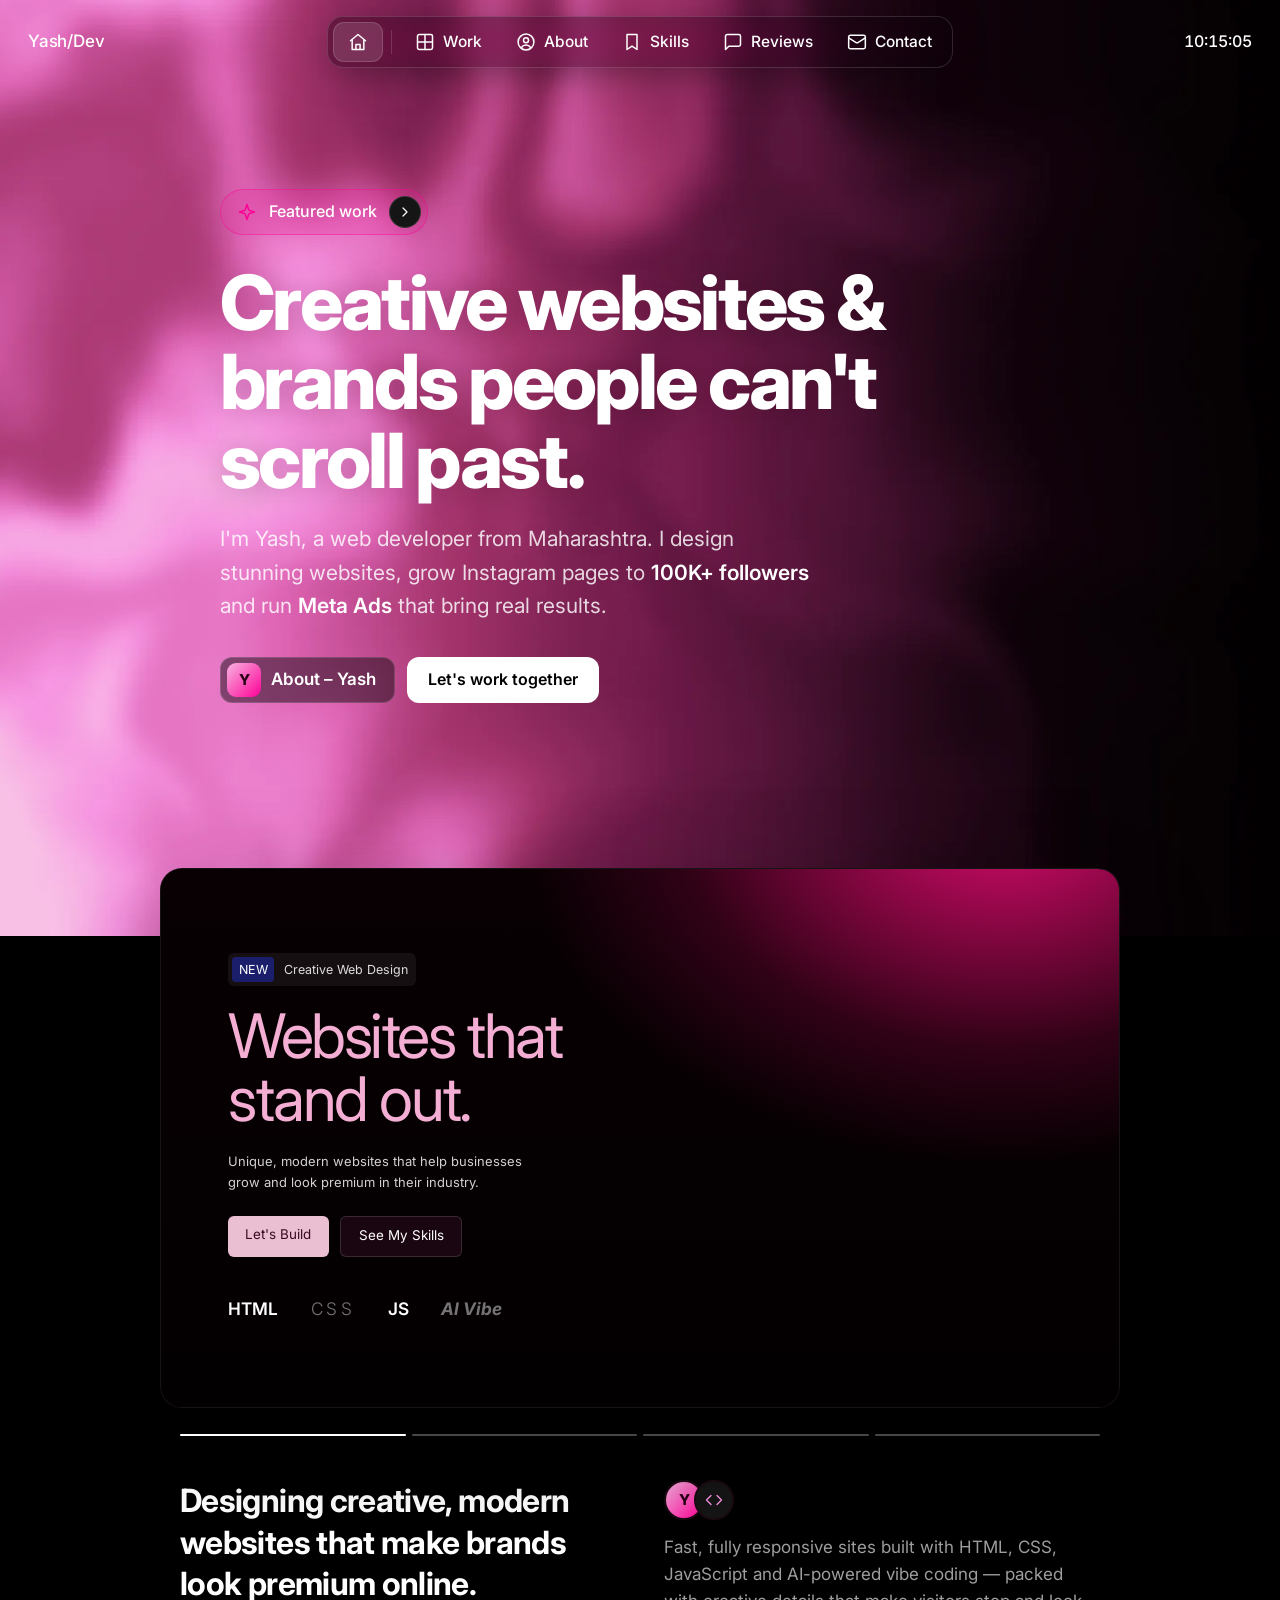
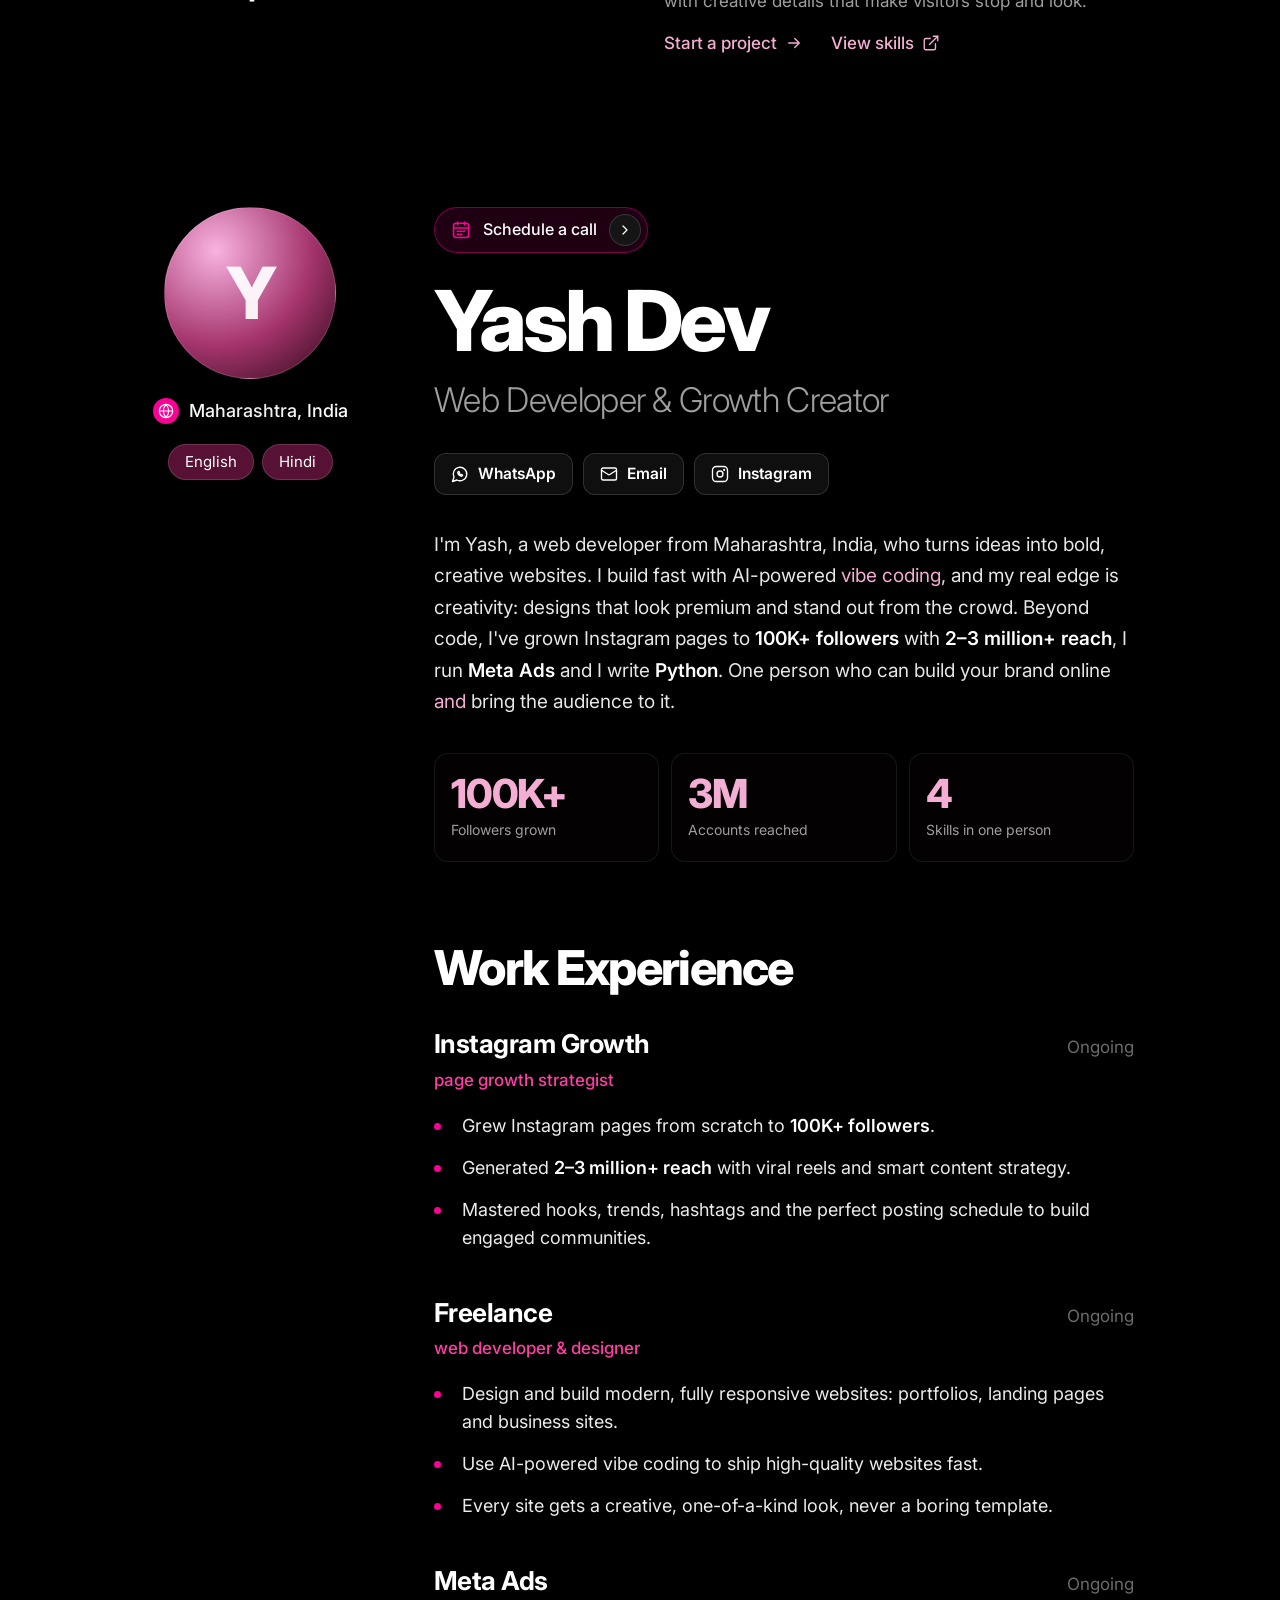
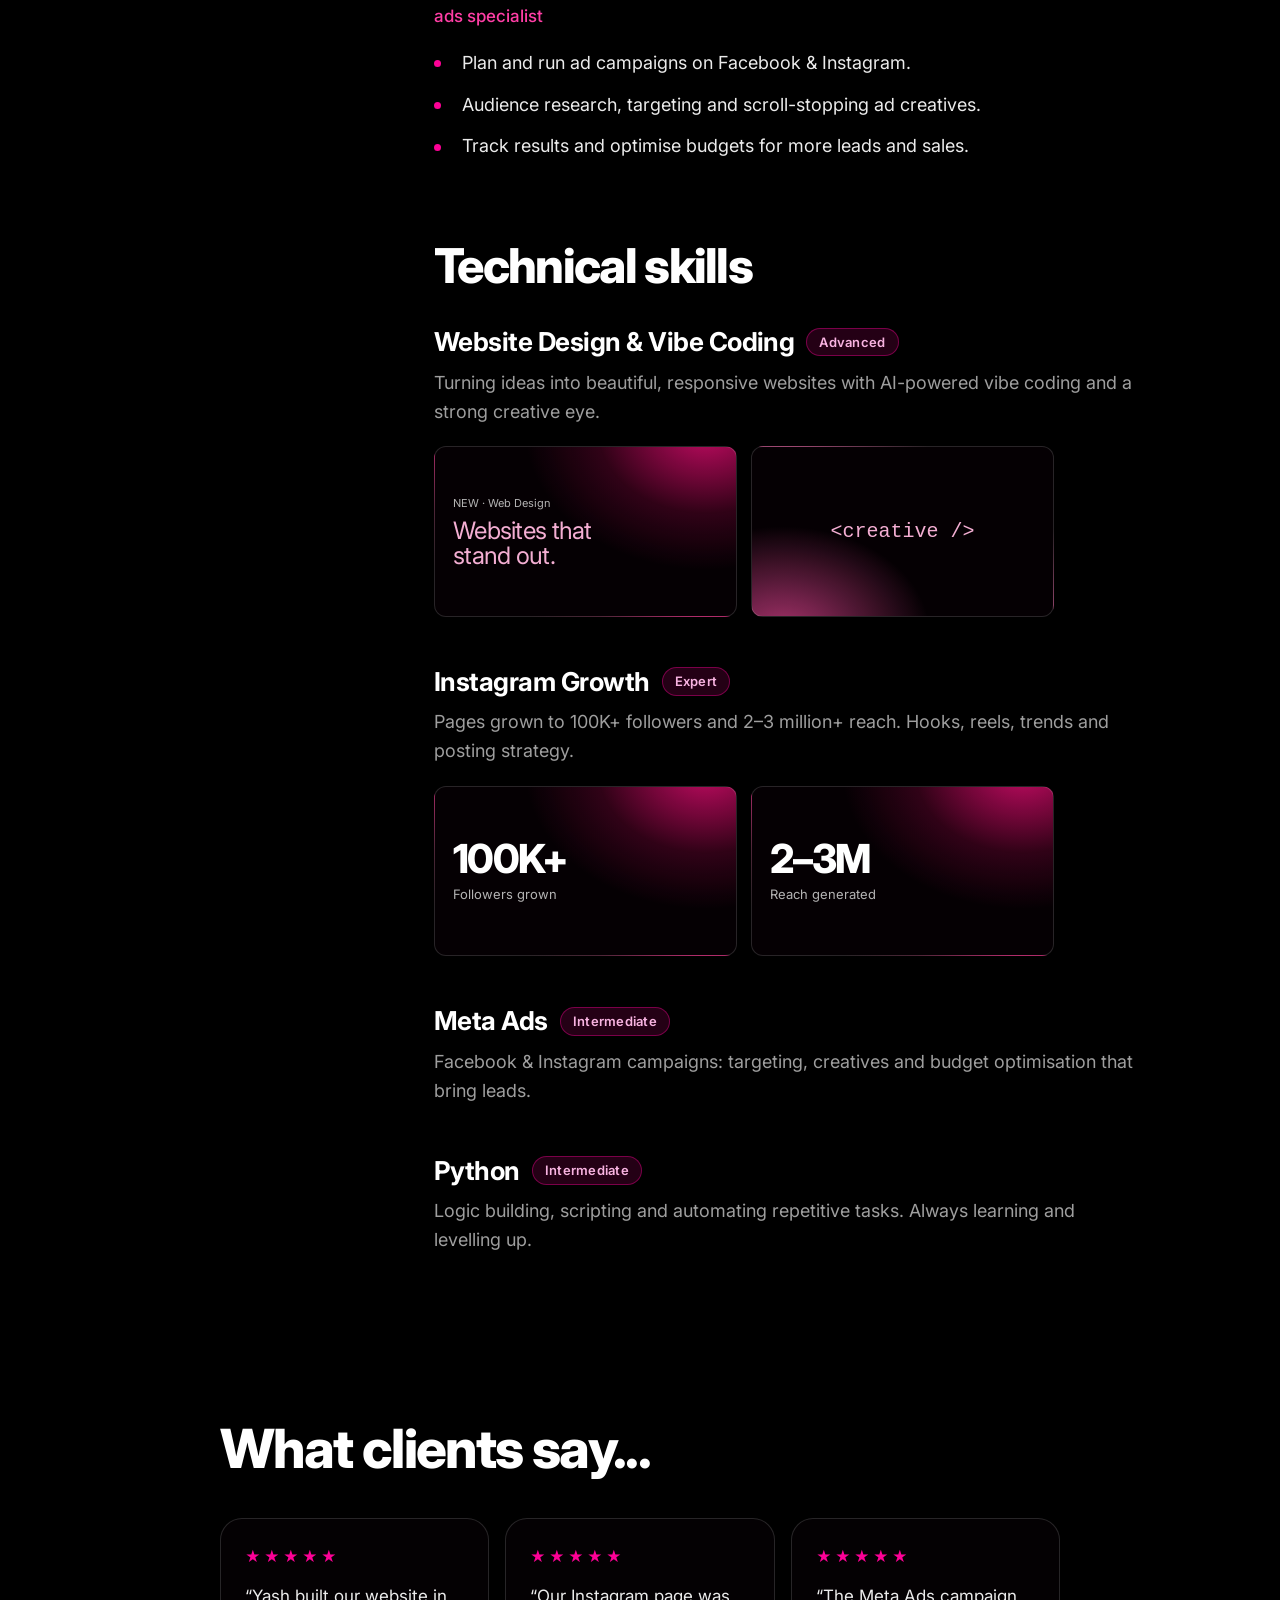
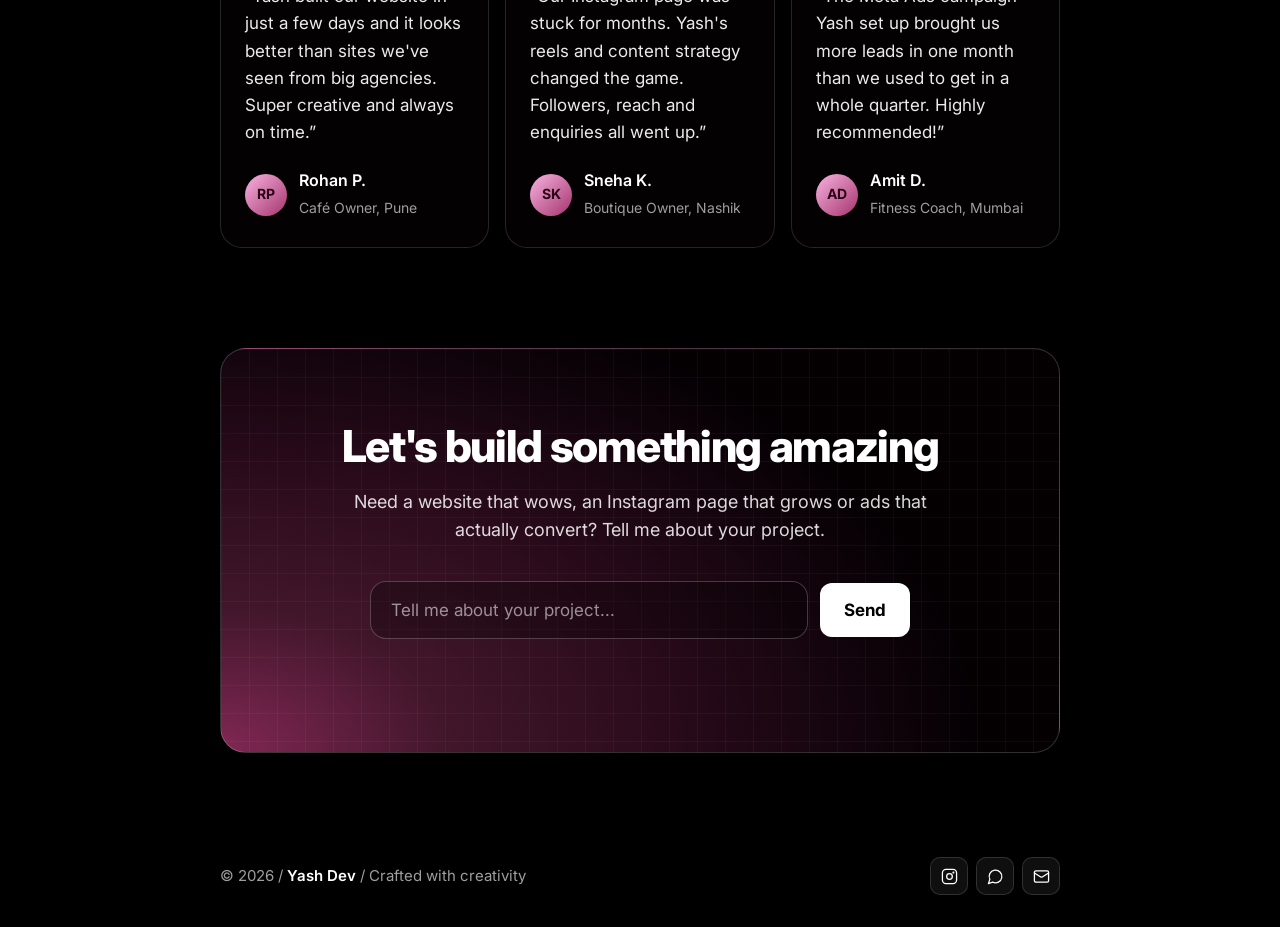
==== commit 28026307: "Match the pink fluid theme of the original portfolio Rebuild the site in the black + pink fluid styl" ====
--- a/index.html
+++ b/index.html
@@ -3,453 +3,351 @@
 <head>
   <meta charset="UTF-8" />
   <meta name="viewport" content="width=device-width, initial-scale=1.0" />
-  <title>Yash | Web Developer</title>
-  <meta name="description" content="Yash — Web Developer from Maharashtra. Creative websites, Instagram growth (100K+ followers, 3M reach), Meta Ads and Python." />
-  <meta name="theme-color" content="#050816" />
+  <title>Yash Dev | Web Developer</title>
+  <meta name="description" content="Yash — creative web developer from Maharashtra. Stunning websites, Instagram growth (100K+ followers, 2–3M reach), Meta Ads and Python." />
+  <meta name="theme-color" content="#000000" />
 
   <link rel="preconnect" href="https://fonts.googleapis.com" />
   <link rel="preconnect" href="https://fonts.gstatic.com" crossorigin />
-  <link href="https://fonts.googleapis.com/css2?family=Poppins:wght@300;400;500;600;700;800;900&display=swap" rel="stylesheet" />
+  <link href="https://fonts.googleapis.com/css2?family=Inter:wght@300;400;500;600;700;800&display=swap" rel="stylesheet" />
   <link rel="stylesheet" href="css/style.css" />
 </head>
 <body>
-  <!-- Shared gradient used by all line icons -->
-  <svg width="0" height="0" style="position:absolute" aria-hidden="true">
-    <defs>
-      <linearGradient id="icon-grad" x1="0" y1="0" x2="1" y2="1">
-        <stop offset="0%" stop-color="#00cea8" />
-        <stop offset="100%" stop-color="#bf61ff" />
-      </linearGradient>
-    </defs>
-  </svg>
-
-  <!-- ============ NAVBAR ============ -->
-  <header class="navbar" id="navbar">
-    <nav class="container nav-inner">
-      <a href="#home" class="logo">
-        <span class="logo-mark">Y</span>
-        <span class="logo-text">Yash <span class="logo-sub">| Web Developer</span></span>
-      </a>
-
-      <ul class="nav-links" id="nav-links">
-        <li><a href="#about">About</a></li>
-        <li><a href="#skills">Skills</a></li>
-        <li><a href="#work">Work</a></li>
-        <li><a href="#testimonials">Testimonials</a></li>
-        <li><a href="#contact">Contact</a></li>
-      </ul>
-
-      <button class="menu-btn" id="menu-btn" aria-label="Open menu" aria-expanded="false" aria-controls="nav-links">
-        <svg viewBox="0 0 24 24" class="icon-menu"><line x1="4" y1="7" x2="20" y2="7"/><line x1="4" y1="12" x2="20" y2="12"/><line x1="4" y1="17" x2="20" y2="17"/></svg>
-        <svg viewBox="0 0 24 24" class="icon-close"><line x1="6" y1="6" x2="18" y2="18"/><line x1="18" y1="6" x2="6" y2="18"/></svg>
-      </button>
+  <div class="bg" aria-hidden="true"></div>
+
+  <!-- ============ HEADER ============ -->
+  <header class="header">
+    <a href="#home" class="brand">Yash/Dev</a>
+
+    <nav class="pill-nav" aria-label="Main">
+      <a href="#home" class="nav-item" aria-label="Home">
+        <svg viewBox="0 0 24 24"><path d="M3 10.5 12 3l9 7.5"/><path d="M5 9.5V21h14V9.5"/><path d="M9.5 21v-6h5v6"/></svg>
+      </a>
+      <span class="nav-sep" aria-hidden="true"></span>
+      <a href="#work" class="nav-item">
+        <svg viewBox="0 0 24 24"><rect x="3" y="3" width="18" height="18" rx="2"/><path d="M3 12h18M12 3v18"/></svg>
+        <span>Work</span>
+      </a>
+      <a href="#about" class="nav-item">
+        <svg viewBox="0 0 24 24"><circle cx="12" cy="12" r="9.5"/><circle cx="12" cy="10" r="3"/><path d="M6.5 18.6a6.5 6.5 0 0 1 11 0"/></svg>
+        <span>About</span>
+      </a>
+      <a href="#skills" class="nav-item">
+        <svg viewBox="0 0 24 24"><path d="M6 3h12v18l-6-4-6 4z"/></svg>
+        <span>Skills</span>
+      </a>
+      <a href="#testimonials" class="nav-item">
+        <svg viewBox="0 0 24 24"><path d="M21 15a2 2 0 0 1-2 2H7l-4 4V5a2 2 0 0 1 2-2h14a2 2 0 0 1 2 2z"/></svg>
+        <span>Reviews</span>
+      </a>
+      <a href="#contact" class="nav-item">
+        <svg viewBox="0 0 24 24"><rect x="2" y="4" width="20" height="16" rx="2"/><path d="m22 7-8.97 5.7a1.94 1.94 0 0 1-2.06 0L2 7"/></svg>
+        <span>Contact</span>
+      </a>
     </nav>
+
+    <time class="clock" id="clock" aria-label="Local time in India">--:--:--</time>
   </header>
+
+  <!-- Page index (wide screens) -->
+  <aside class="toc" aria-label="On this page">
+    <a href="#about">Introduction</a>
+    <a href="#experience">Work Experience</a>
+    <a href="#skills">Technical skills</a>
+    <a href="#testimonials">Testimonials</a>
+    <a href="#contact">Contact</a>
+  </aside>
 
   <main>
     <!-- ============ HERO ============ -->
-    <section class="hero" id="home">
-      <div class="hero-bg" aria-hidden="true"></div>
-
-      <div class="container hero-inner">
-        <div class="hero-left">
-          <div class="hero-line" aria-hidden="true">
-            <span class="hero-dot"></span>
-            <span class="hero-bar"></span>
+    <section class="hero wrap" id="home">
+      <a href="#work" class="badge-pill reveal">
+        <svg class="badge-icon" viewBox="0 0 24 24"><path d="m12 3-1.9 5.8a2 2 0 0 1-1.3 1.3L3 12l5.8 1.9a2 2 0 0 1 1.3 1.3L12 21l1.9-5.8a2 2 0 0 1 1.3-1.3L21 12l-5.8-1.9a2 2 0 0 1-1.3-1.3Z"/></svg>
+        <span>Featured work</span>
+        <span class="badge-arrow"><svg viewBox="0 0 24 24"><path d="m9 18 6-6-6-6"/></svg></span>
+      </a>
+
+      <h1 class="hero-title reveal">Creative websites &amp; brands people can't scroll past.</h1>
+
+      <p class="hero-sub reveal">
+        I'm Yash, a web developer from Maharashtra. I design stunning websites, grow Instagram pages to
+        <strong>100K+ followers</strong> and run <strong>Meta Ads</strong> that bring real results.
+      </p>
+
+      <div class="hero-actions reveal">
+        <a href="#about" class="btn-about">
+          <span class="mini-avatar">Y</span>
+          About – Yash
+        </a>
+        <a href="#contact" class="btn btn-light">Let's work together</a>
+      </div>
+    </section>
+
+    <!-- ============ WORK (carousel) ============ -->
+    <section class="work wrap-wide" id="work">
+      <div class="showcase reveal" id="showcase">
+        <div class="slides" id="slides">
+
+          <!-- Slide 1: Web design -->
+          <article class="slide slide-web is-active"
+            data-title="Designing creative, modern websites that make brands look premium online."
+            data-desc="Fast, fully responsive sites built with HTML, CSS, JavaScript and AI-powered vibe coding — packed with creative details that make visitors stop and look.">
+            <div class="s1-badge"><span class="s1-new">NEW</span><span>Creative Web Design</span></div>
+            <h3 class="s1-title">Websites that<br />stand out.</h3>
+            <p class="s1-sub">Unique, modern websites that help businesses<br /> grow and look premium in their industry.</p>
+            <div class="s1-btns"><span class="s1-btn-light">Let's Build</span><span class="s1-btn-dark">See My Skills</span></div>
+            <div class="s1-logos"><b>HTML</b><span>CSS</span><b>JS</b><em>AI&nbsp;Vibe</em></div>
+          </article>
+
+          <!-- Slide 2: Instagram growth -->
+          <article class="slide slide-insta"
+            data-title="Growing Instagram pages from zero to 100K+ followers and millions of views."
+            data-desc="Hooks, reels, trends and a smart posting strategy that generated 2–3 million+ reach — real, engaged audiences, not just numbers.">
+            <span class="s2-tag">Instagram Growth</span>
+            <h3 class="s2-title">Growth That Happens<br />Every Single Day</h3>
+            <p class="s2-sub">Scroll-stopping reels, smart hashtags and a content plan that turns viewers into loyal followers.</p>
+            <span class="s2-btn">Grow my page</span>
+            <div class="s2-cards">
+              <div class="s2-card"><strong>100K+</strong><span>Followers grown</span></div>
+              <div class="s2-card"><strong>3M</strong><span>Accounts reached</span></div>
+              <div class="s2-card"><strong>🔥</strong><span>Viral reels</span></div>
+            </div>
+          </article>
+
+          <!-- Slide 3: Meta Ads -->
+          <article class="slide slide-ads"
+            data-title="Running Meta Ads that turn scrollers into real customers."
+            data-desc="Audience targeting, scroll-stopping ad creatives and smart budget optimisation across Facebook & Instagram.">
+            <div class="s3-left">
+              <span class="s3-tag">Meta Ads</span>
+              <h3 class="s3-title">Ads That Actually<br />Convert.</h3>
+              <div class="s3-point"><b>Right audience</b><span>Targeting the people most likely to buy.</span></div>
+              <div class="s3-point"><b>Better results</b><span>Testing creatives and optimising every rupee.</span></div>
+              <span class="s3-btn">Launch campaign</span>
+            </div>
+            <div class="s3-panel">
+              <div class="s3-panel-head"><span>Campaign</span><span class="s3-live">● Live</span></div>
+              <div class="s3-bars">
+                <i style="--h:35%"></i><i style="--h:48%"></i><i style="--h:42%"></i><i style="--h:60%"></i>
+                <i style="--h:55%"></i><i style="--h:72%"></i><i style="--h:68%"></i><i style="--h:90%"></i>
+              </div>
+              <div class="s3-legend"><span>Reach ↑</span><span>Clicks ↑</span><span>Leads ↑</span></div>
+            </div>
+          </article>
+
+          <!-- Slide 4: Python -->
+          <article class="slide slide-py"
+            data-title="Automating boring tasks with Python, so more time goes into creating."
+            data-desc="Intermediate Python — logic building, scripting and small automations that make everyday work faster.">
+            <div class="s4-left">
+              <span class="s4-tag">Python</span>
+              <h3 class="s4-title">Code that<br />saves hours.</h3>
+            </div>
+            <div class="s4-code">
+              <div class="s4-bar"><i></i><i></i><i></i><span>automate.py</span></div>
+<pre><span class="k">import</span> os
+
+<span class="k">def</span> <span class="f">rename_photos</span>(folder):
+    os.chdir(folder)
+    <span class="k">for</span> i, name <span class="k">in</span> enumerate(os.listdir(), 1):
+        ext = os.path.splitext(name)[1]
+        os.rename(name, <span class="s">f"post_{i}{ext}"</span>)
+    print(<span class="s">"Done ✨"</span>)</pre>
+            </div>
+          </article>
+        </div>
+      </div>
+
+      <div class="progress" id="progress" role="tablist" aria-label="Featured work">
+        <button role="tab" aria-label="Web design"><span></span></button>
+        <button role="tab" aria-label="Instagram growth"><span></span></button>
+        <button role="tab" aria-label="Meta Ads"><span></span></button>
+        <button role="tab" aria-label="Python"><span></span></button>
+      </div>
+
+      <div class="work-info reveal">
+        <h2 class="work-title" id="work-title">Designing creative, modern websites that make brands look premium online.</h2>
+        <div class="work-meta">
+          <div class="avatars" aria-hidden="true">
+            <span>Y</span>
+            <span class="av-2"><svg viewBox="0 0 24 24"><polyline points="16 18 22 12 16 6"/><polyline points="8 6 2 12 8 18"/></svg></span>
           </div>
-
-          <div class="hero-copy">
-            <p class="hero-hello">Hello world 👋</p>
-            <h1 class="hero-title">Hi, I'm <span class="text-accent">Yash</span></h1>
-            <p class="hero-role">
-              <span class="role-static">I'm a</span>
-              <span class="role-rotator" id="role-rotator">Web Developer</span>
-            </p>
-            <p class="hero-sub">
-              I design & build <strong>stunning websites</strong>, grow Instagram pages to
-              <strong>100K+ followers</strong> and run <strong>Meta Ads</strong> that bring real results.
-            </p>
-
-            <div class="hero-cta">
-              <a href="#contact" class="btn btn-primary">Hire Me</a>
-              <a href="#work" class="btn btn-ghost">See My Work</a>
-            </div>
-
-            <div class="hero-badges">
-              <span class="badge"><span class="badge-dot"></span> Available for projects</span>
-              <span class="badge">📍 Maharashtra, India</span>
-            </div>
+          <p class="work-desc" id="work-desc">Fast, fully responsive sites built with HTML, CSS, JavaScript and AI-powered vibe coding — packed with creative details that make visitors stop and look.</p>
+          <div class="work-links">
+            <a href="#contact">Start a project <svg viewBox="0 0 24 24"><path d="M5 12h14M13 6l6 6-6 6"/></svg></a>
+            <a href="#skills">View skills <svg viewBox="0 0 24 24"><path d="M15 3h6v6"/><path d="M10 14 21 3"/><path d="M18 13v6a2 2 0 0 1-2 2H5a2 2 0 0 1-2-2V8a2 2 0 0 1 2-2h6"/></svg></a>
           </div>
         </div>
-
-        <!-- Simple 2D visual (no 3D) -->
-        <div class="hero-visual" aria-hidden="true">
-          <div class="code-card">
-            <div class="code-top">
-              <span></span><span></span><span></span>
-              <p>yash.js</p>
-            </div>
-<pre class="code-body"><code><span class="c-key">const</span> <span class="c-var">yash</span> = {
-  <span class="c-prop">role</span>: <span class="c-str">"Web Developer"</span>,
-  <span class="c-prop">from</span>: <span class="c-str">"Maharashtra, India"</span>,
-  <span class="c-prop">skills</span>: [
-    <span class="c-str">"Web Design"</span>, <span class="c-str">"Python"</span>,
-    <span class="c-str">"Meta Ads"</span>, <span class="c-str">"Instagram"</span>
-  ],
-  <span class="c-prop">followersGrown</span>: <span class="c-str">"100K+"</span>,
-  <span class="c-prop">reach</span>: <span class="c-str">"3M"</span>,
-  <span class="c-prop">superpower</span>: <span class="c-str">"Creativity 🚀"</span>
-};</code></pre>
+      </div>
+    </section>
+
+    <!-- ============ ABOUT ============ -->
+    <section class="about wrap-about" id="about">
+      <div class="about-side reveal">
+        <div class="avatar">
+          <!-- Add your photo as assets/avatar.jpg and it shows up here automatically -->
+          <img src="assets/avatar.jpg" alt="Yash" onerror="this.remove()" />
+          <span>Y</span>
+        </div>
+        <p class="location">
+          <span class="loc-icon"><svg viewBox="0 0 24 24"><circle cx="12" cy="12" r="10"/><path d="M2 12h20"/><path d="M12 2a15.3 15.3 0 0 1 4 10 15.3 15.3 0 0 1-4 10 15.3 15.3 0 0 1-4-10 15.3 15.3 0 0 1 4-10z"/></svg></span>
+          Maharashtra, India
+        </p>
+        <div class="langs"><span>English</span><span>Hindi</span></div>
+      </div>
+
+      <div class="about-main">
+        <a href="#contact" class="badge-pill reveal">
+          <svg class="badge-icon" viewBox="0 0 24 24"><rect x="3" y="4" width="18" height="17" rx="3"/><path d="M3 9.5h18M8 2.5v3.5M16 2.5v3.5"/><path d="M7.5 13.5h2M11 13.5h2M14.5 13.5h2M7.5 17h2M11 17h2"/></svg>
+          <span>Schedule a call</span>
+          <span class="badge-arrow"><svg viewBox="0 0 24 24"><path d="m9 18 6-6-6-6"/></svg></span>
+        </a>
+
+        <h2 class="display reveal">Yash Dev</h2>
+        <p class="role reveal">Web Developer &amp; Growth Creator</p>
+
+        <div class="socials reveal">
+          <a href="#" data-link="whatsapp" class="social-btn" target="_blank" rel="noopener">
+            <svg viewBox="0 0 24 24"><path d="M7.9 20A9 9 0 1 0 4 16.1L2 22Z"/><path d="M9 9.5c0 3 2.5 5.5 5.5 5.5l1-1.5-2-1-1 .8a4 4 0 0 1-1.8-1.8l.8-1-1-2L9 9.5z"/></svg>
+            WhatsApp
+          </a>
+          <a href="#" data-link="email" class="social-btn">
+            <svg viewBox="0 0 24 24"><rect x="2" y="4" width="20" height="16" rx="2"/><path d="m22 7-8.97 5.7a1.94 1.94 0 0 1-2.06 0L2 7"/></svg>
+            Email
+          </a>
+          <a href="#" data-link="instagram" class="social-btn" target="_blank" rel="noopener">
+            <svg viewBox="0 0 24 24"><rect x="2" y="2" width="20" height="20" rx="5"/><circle cx="12" cy="12" r="4"/><circle cx="17.5" cy="6.5" r=".6"/></svg>
+            Instagram
+          </a>
+        </div>
+
+        <p class="intro reveal">
+          I'm Yash, a web developer from Maharashtra, India, who turns ideas into bold, creative websites.
+          I build fast with AI-powered <em>vibe coding</em>, and my real edge is creativity: designs that look
+          premium and stand out from the crowd. Beyond code, I've grown Instagram pages to
+          <strong>100K+ followers</strong> with <strong>2–3 million+ reach</strong>, I run <strong>Meta Ads</strong>
+          and I write <strong>Python</strong>. One person who can build your brand online <em>and</em> bring the audience to it.
+        </p>
+
+        <div class="stats reveal">
+          <div class="stat"><p><span class="count" data-target="100">0</span>K+</p><span>Followers grown</span></div>
+          <div class="stat"><p><span class="count" data-target="3">0</span>M</p><span>Accounts reached</span></div>
+          <div class="stat"><p><span class="count" data-target="4">0</span></p><span>Skills in one person</span></div>
+        </div>
+
+        <!-- Work experience -->
+        <h3 class="h-section reveal" id="experience">Work Experience</h3>
+
+        <div class="job reveal">
+          <div class="job-head"><h4>Instagram Growth</h4><span class="date">Ongoing</span></div>
+          <p class="job-role">page growth strategist</p>
+          <ul>
+            <li>Grew Instagram pages from scratch to <strong>100K+ followers</strong>.</li>
+            <li>Generated <strong>2–3 million+ reach</strong> with viral reels and smart content strategy.</li>
+            <li>Mastered hooks, trends, hashtags and the perfect posting schedule to build engaged communities.</li>
+          </ul>
+        </div>
+
+        <div class="job reveal">
+          <div class="job-head"><h4>Freelance</h4><span class="date">Ongoing</span></div>
+          <p class="job-role">web developer &amp; designer</p>
+          <ul>
+            <li>Design and build modern, fully responsive websites: portfolios, landing pages and business sites.</li>
+            <li>Use AI-powered vibe coding to ship high-quality websites fast.</li>
+            <li>Every site gets a creative, one-of-a-kind look, never a boring template.</li>
+          </ul>
+        </div>
+
+        <div class="job reveal">
+          <div class="job-head"><h4>Meta Ads</h4><span class="date">Ongoing</span></div>
+          <p class="job-role">ads specialist</p>
+          <ul>
+            <li>Plan and run ad campaigns on Facebook &amp; Instagram.</li>
+            <li>Audience research, targeting and scroll-stopping ad creatives.</li>
+            <li>Track results and optimise budgets for more leads and sales.</li>
+          </ul>
+        </div>
+
+        <!-- Technical skills -->
+        <h3 class="h-section reveal" id="skills">Technical skills</h3>
+
+        <div class="skill reveal">
+          <h4>Website Design &amp; Vibe Coding <span class="level">Advanced</span></h4>
+          <p>Turning ideas into beautiful, responsive websites with AI-powered vibe coding and a strong creative eye.</p>
+          <div class="skill-thumbs">
+            <div class="thumb thumb-web"><small>NEW · Web Design</small><b>Websites that<br />stand out.</b></div>
+            <div class="thumb thumb-code"><code>&lt;creative /&gt;</code></div>
           </div>
-          <div class="float-chip chip-1">🔥 100K+ Followers</div>
-          <div class="float-chip chip-2">📈 3M Reach</div>
-          <div class="float-chip chip-3">⚡ Vibe Coding</div>
-        </div>
-      </div>
-
-      <a href="#about" class="scroll-indicator" aria-label="Scroll to about section">
-        <span class="mouse"><span class="wheel"></span></span>
-      </a>
-    </section>
-
-    <!-- ============ ABOUT ============ -->
-    <section class="section" id="about">
-      <div class="container">
-        <div class="reveal">
-          <p class="section-sub">Introduction</p>
-          <h2 class="section-head">Overview.</h2>
-        </div>
-
-        <p class="about-text reveal">
-          Myself <strong>Yash</strong>, a passionate <strong>Web Developer</strong> from <strong>Maharashtra, India</strong>.
-          I blend creativity with modern AI-powered <em>vibe coding</em> to craft websites that don't just look
-          good — they stand out. Beyond code, I'm a <strong>social media growth</strong> expert: I've grown Instagram
-          pages to <strong>100K+ followers</strong> and generated <strong>2–3 million+ reach</strong>. Add
-          <strong>Meta Ads</strong> and <strong>Python</strong> to the mix, and you get a one-stop digital partner who can
-          build your brand online <em>and</em> bring people to it.
-        </p>
-
-        <div class="service-grid">
-          <div class="service-card reveal" data-tilt>
-            <div class="service-inner">
-              <svg class="service-icon" viewBox="0 0 24 24"><polyline points="16 18 22 12 16 6"/><polyline points="8 6 2 12 8 18"/></svg>
-              <h3>Web Developer</h3>
-            </div>
+        </div>
+
+        <div class="skill reveal">
+          <h4>Instagram Growth <span class="level">Expert</span></h4>
+          <p>Pages grown to 100K+ followers and 2–3 million+ reach. Hooks, reels, trends and posting strategy.</p>
+          <div class="skill-thumbs">
+            <div class="thumb thumb-stat"><b>100K+</b><small>Followers grown</small></div>
+            <div class="thumb thumb-stat"><b>2–3M</b><small>Reach generated</small></div>
           </div>
-          <div class="service-card reveal" data-tilt>
-            <div class="service-inner">
-              <svg class="service-icon" viewBox="0 0 24 24"><path d="m12 3-1.9 5.8a2 2 0 0 1-1.3 1.3L3 12l5.8 1.9a2 2 0 0 1 1.3 1.3L12 21l1.9-5.8a2 2 0 0 1 1.3-1.3L21 12l-5.8-1.9a2 2 0 0 1-1.3-1.3Z"/></svg>
-              <h3>Creative Web Designer</h3>
-            </div>
-          </div>
-          <div class="service-card reveal" data-tilt>
-            <div class="service-inner">
-              <svg class="service-icon" viewBox="0 0 24 24"><rect x="2" y="2" width="20" height="20" rx="5"/><circle cx="12" cy="12" r="4"/><line x1="17.5" y1="6.5" x2="17.51" y2="6.5"/></svg>
-              <h3>Instagram Growth Expert</h3>
-            </div>
-          </div>
-          <div class="service-card reveal" data-tilt>
-            <div class="service-inner">
-              <svg class="service-icon" viewBox="0 0 24 24"><path d="m3 11 18-5v12L3 14v-3z"/><path d="M11.6 16.8a3 3 0 1 1-5.8-1.6"/></svg>
-              <h3>Meta Ads Specialist</h3>
-            </div>
-          </div>
-        </div>
-
-        <!-- Stats -->
-        <div class="stats reveal">
-          <div class="stat">
-            <p class="stat-num"><span class="count" data-target="100">0</span>K+</p>
-            <p class="stat-label">Followers grown on Instagram</p>
-          </div>
-          <div class="stat">
-            <p class="stat-num"><span class="count" data-target="3">0</span>M</p>
-            <p class="stat-label">Accounts reached</p>
-          </div>
-          <div class="stat">
-            <p class="stat-num"><span class="count" data-target="4">0</span></p>
-            <p class="stat-label">Digital skills, one person</p>
-          </div>
-          <div class="stat">
-            <p class="stat-num">∞</p>
-            <p class="stat-label">Creative ideas</p>
-          </div>
-        </div>
-      </div>
-    </section>
-
-    <!-- ============ SKILLS ============ -->
-    <section class="section" id="skills">
-      <div class="container">
-        <div class="reveal">
-          <p class="section-sub">What I bring to the table</p>
-          <h2 class="section-head">Skills.</h2>
-        </div>
-
-        <div class="skills-grid">
-          <article class="skill-card reveal">
-            <div class="skill-top">
-              <svg class="skill-icon" viewBox="0 0 24 24"><path d="m12 3-1.9 5.8a2 2 0 0 1-1.3 1.3L3 12l5.8 1.9a2 2 0 0 1 1.3 1.3L12 21l1.9-5.8a2 2 0 0 1 1.3-1.3L21 12l-5.8-1.9a2 2 0 0 1-1.3-1.3Z"/></svg>
-              <div>
-                <h3>Website Design & Vibe Coding</h3>
-                <p class="skill-level">Advanced</p>
-              </div>
-            </div>
-            <p class="skill-desc">
-              I turn ideas into beautiful, responsive websites using AI-powered vibe coding. My edge is
-              creativity — unique layouts, smooth animations and designs that make visitors stop scrolling.
-            </p>
-            <div class="bar"><span class="bar-fill" data-level="88"></span></div>
-          </article>
-
-          <article class="skill-card reveal">
-            <div class="skill-top">
-              <svg class="skill-icon" viewBox="0 0 24 24"><rect x="2" y="2" width="20" height="20" rx="5"/><circle cx="12" cy="12" r="4"/><line x1="17.5" y1="6.5" x2="17.51" y2="6.5"/></svg>
-              <div>
-                <h3>Instagram Growth</h3>
-                <p class="skill-level">Expert</p>
-              </div>
-            </div>
-            <p class="skill-desc">
-              Grown pages up to <strong>100K+ followers</strong> and <strong>2–3 million reach</strong>. I know
-              what works — hooks, reels, trends, hashtags, posting strategy and building a loyal audience.
-            </p>
-            <div class="bar"><span class="bar-fill" data-level="92"></span></div>
-          </article>
-
-          <article class="skill-card reveal">
-            <div class="skill-top">
-              <svg class="skill-icon" viewBox="0 0 24 24"><circle cx="12" cy="12" r="10"/><circle cx="12" cy="12" r="6"/><circle cx="12" cy="12" r="2"/></svg>
-              <div>
-                <h3>Meta Ads</h3>
-                <p class="skill-level">Intermediate</p>
-              </div>
-            </div>
-            <p class="skill-desc">
-              Running Facebook & Instagram ad campaigns — audience targeting, ad creatives, budget
-              planning and optimisation to get more leads and sales for every rupee spent.
-            </p>
-            <div class="bar"><span class="bar-fill" data-level="70"></span></div>
-          </article>
-
-          <article class="skill-card reveal">
-            <div class="skill-top">
-              <svg class="skill-icon" viewBox="0 0 24 24"><polyline points="4 17 10 11 4 5"/><line x1="12" y1="19" x2="20" y2="19"/></svg>
-              <div>
-                <h3>Python</h3>
-                <p class="skill-level">Intermediate</p>
-              </div>
-            </div>
-            <p class="skill-desc">
-              Solid Python fundamentals — logic building, scripting and automating repetitive tasks.
-              Always learning and levelling up.
-            </p>
-            <div class="bar"><span class="bar-fill" data-level="68"></span></div>
-          </article>
-        </div>
-
-        <ul class="tech-chips reveal" aria-label="Tools and topics">
-          <li>HTML</li><li>CSS</li><li>JavaScript</li><li>Responsive Design</li><li>AI Vibe Coding</li>
-          <li>UI Design</li><li>Python</li><li>Meta Ads Manager</li><li>Audience Targeting</li>
-          <li>Reels Strategy</li><li>Content Planning</li><li>Instagram Growth</li>
-        </ul>
-      </div>
-    </section>
-
-    <!-- ============ WORK / JOURNEY ============ -->
-    <section class="section" id="work">
-      <div class="container">
-        <div class="reveal center">
-          <p class="section-sub">What I have done so far</p>
-          <h2 class="section-head">My Journey.</h2>
-        </div>
-
-        <div class="timeline">
-          <div class="tl-item reveal">
-            <span class="tl-icon" aria-hidden="true">
-              <svg viewBox="0 0 24 24"><rect x="2" y="2" width="20" height="20" rx="5"/><circle cx="12" cy="12" r="4"/><line x1="17.5" y1="6.5" x2="17.51" y2="6.5"/></svg>
-            </span>
-            <div class="tl-card">
-              <p class="tl-tag">Social Media</p>
-              <h3>Instagram Growth Strategist</h3>
-              <ul>
-                <li>Grew Instagram pages from zero to <strong>100K+ followers</strong>.</li>
-                <li>Generated <strong>2–3 million+ reach</strong> with viral reels and smart content strategy.</li>
-                <li>Mastered hooks, trends, hashtags and the perfect posting schedule.</li>
-                <li>Built engaged communities — real people, not just numbers.</li>
-              </ul>
-            </div>
-          </div>
-
-          <div class="tl-item reveal">
-            <span class="tl-icon" aria-hidden="true">
-              <svg viewBox="0 0 24 24"><path d="m3 11 18-5v12L3 14v-3z"/><path d="M11.6 16.8a3 3 0 1 1-5.8-1.6"/></svg>
-            </span>
-            <div class="tl-card">
-              <p class="tl-tag">Paid Marketing</p>
-              <h3>Meta Ads Specialist</h3>
-              <ul>
-                <li>Plan and run ad campaigns on Facebook & Instagram.</li>
-                <li>Audience research, targeting and scroll-stopping ad creatives.</li>
-                <li>Track results and optimise budgets for better leads and sales.</li>
-              </ul>
-            </div>
-          </div>
-
-          <div class="tl-item reveal">
-            <span class="tl-icon" aria-hidden="true">
-              <svg viewBox="0 0 24 24"><polyline points="16 18 22 12 16 6"/><polyline points="8 6 2 12 8 18"/></svg>
-            </span>
-            <div class="tl-card">
-              <p class="tl-tag">Development</p>
-              <h3>Web Developer & Designer</h3>
-              <ul>
-                <li>Design and build modern, fully responsive websites.</li>
-                <li>Use AI-powered vibe coding to ship high-quality sites fast.</li>
-                <li>Creative, one-of-a-kind designs: portfolios, landing pages and business sites.</li>
-              </ul>
-            </div>
-          </div>
-
-          <div class="tl-item reveal">
-            <span class="tl-icon" aria-hidden="true">
-              <svg viewBox="0 0 24 24"><polyline points="4 17 10 11 4 5"/><line x1="12" y1="19" x2="20" y2="19"/></svg>
-            </span>
-            <div class="tl-card">
-              <p class="tl-tag">Programming</p>
-              <h3>Python Developer</h3>
-              <ul>
-                <li>Intermediate Python — logic building, scripting and problem solving.</li>
-                <li>Automating everyday tasks to save time and effort.</li>
-              </ul>
-            </div>
-          </div>
+        </div>
+
+        <div class="skill reveal">
+          <h4>Meta Ads <span class="level">Intermediate</span></h4>
+          <p>Facebook &amp; Instagram campaigns: targeting, creatives and budget optimisation that bring leads.</p>
+        </div>
+
+        <div class="skill reveal">
+          <h4>Python <span class="level">Intermediate</span></h4>
+          <p>Logic building, scripting and automating repetitive tasks. Always learning and levelling up.</p>
         </div>
       </div>
     </section>
 
     <!-- ============ TESTIMONIALS ============ -->
     <!-- DEMO testimonials: replace with real client reviews before sharing the site publicly. -->
-    <section class="section" id="testimonials">
-      <div class="container">
-        <div class="testi-wrap">
-          <div class="testi-head reveal">
-            <p class="section-sub">What others say</p>
-            <h2 class="section-head">Testimonials.</h2>
-          </div>
-
-          <div class="testi-grid">
-            <figure class="testi-card reveal">
-              <p class="quote-mark" aria-hidden="true">“</p>
-              <blockquote>
-                Yash built our website in just a few days and it looks better than sites we've seen from big
-                agencies. Super creative, quick to respond and always on time.
-              </blockquote>
-              <figcaption>
-                <div>
-                  <p class="testi-name"><span class="text-blue">@</span> Rohan P.</p>
-                  <p class="testi-role">Café Owner, Pune</p>
-                </div>
-                <span class="avatar">RP</span>
-              </figcaption>
-            </figure>
-
-            <figure class="testi-card reveal">
-              <p class="quote-mark" aria-hidden="true">“</p>
-              <blockquote>
-                Our Instagram page was stuck for months. Yash's reels and content strategy completely
-                changed the game — followers, reach and enquiries all went up.
-              </blockquote>
-              <figcaption>
-                <div>
-                  <p class="testi-name"><span class="text-blue">@</span> Sneha K.</p>
-                  <p class="testi-role">Boutique Owner, Nashik</p>
-                </div>
-                <span class="avatar">SK</span>
-              </figcaption>
-            </figure>
-
-            <figure class="testi-card reveal">
-              <p class="quote-mark" aria-hidden="true">“</p>
-              <blockquote>
-                The Meta Ads campaign Yash set up brought us more leads in one month than we used to get in
-                a whole quarter. Highly recommended!
-              </blockquote>
-              <figcaption>
-                <div>
-                  <p class="testi-name"><span class="text-blue">@</span> Amit D.</p>
-                  <p class="testi-role">Fitness Coach, Mumbai</p>
-                </div>
-                <span class="avatar">AD</span>
-              </figcaption>
-            </figure>
-          </div>
-        </div>
+    <section class="testimonials wrap" id="testimonials">
+      <h2 class="h-big reveal">What clients say...</h2>
+
+      <div class="testi-grid">
+        <figure class="testi reveal">
+          <div class="stars" aria-label="5 out of 5">★★★★★</div>
+          <blockquote>“Yash built our website in just a few days and it looks better than sites we've seen from big agencies. Super creative and always on time.”</blockquote>
+          <figcaption><span class="t-av">RP</span><div><b>Rohan P.</b><span>Café Owner, Pune</span></div></figcaption>
+        </figure>
+
+        <figure class="testi reveal">
+          <div class="stars" aria-label="5 out of 5">★★★★★</div>
+          <blockquote>“Our Instagram page was stuck for months. Yash's reels and content strategy changed the game. Followers, reach and enquiries all went up.”</blockquote>
+          <figcaption><span class="t-av">SK</span><div><b>Sneha K.</b><span>Boutique Owner, Nashik</span></div></figcaption>
+        </figure>
+
+        <figure class="testi reveal">
+          <div class="stars" aria-label="5 out of 5">★★★★★</div>
+          <blockquote>“The Meta Ads campaign Yash set up brought us more leads in one month than we used to get in a whole quarter. Highly recommended!”</blockquote>
+          <figcaption><span class="t-av">AD</span><div><b>Amit D.</b><span>Fitness Coach, Mumbai</span></div></figcaption>
+        </figure>
       </div>
     </section>
 
     <!-- ============ CONTACT ============ -->
-    <section class="section" id="contact">
-      <div class="container contact-grid">
-        <div class="contact-card reveal">
-          <p class="section-sub">Get in touch</p>
-          <h2 class="section-head">Contact.</h2>
-
-          <form class="contact-form" id="contact-form">
-            <label>
-              <span>Your Name</span>
-              <input type="text" name="name" placeholder="What's your good name?" required />
-            </label>
-            <label>
-              <span>Your Email</span>
-              <input type="email" name="email" placeholder="What's your email address?" required />
-            </label>
-            <label>
-              <span>Your Message</span>
-              <textarea name="message" rows="6" placeholder="Tell me about your website, page or ad campaign..." required></textarea>
-            </label>
-            <button type="submit" class="btn btn-primary">Send Message</button>
-            <p class="form-note" id="form-note" role="status"></p>
-          </form>
-        </div>
-
-        <div class="contact-side reveal">
-          <h3>Let's build something <span class="text-accent">awesome</span> together.</h3>
-          <p>
-            Need a website that wows, an Instagram page that grows, or ads that actually convert?
-            I'm just one message away.
-          </p>
-
-          <ul class="contact-list">
-            <li>
-              <svg viewBox="0 0 24 24"><path d="M20 10c0 6-8 12-8 12s-8-6-8-12a8 8 0 0 1 16 0Z"/><circle cx="12" cy="10" r="3"/></svg>
-              <span>Maharashtra, India</span>
-            </li>
-            <li>
-              <svg viewBox="0 0 24 24"><rect x="2" y="4" width="20" height="16" rx="2"/><path d="m22 7-8.97 5.7a1.94 1.94 0 0 1-2.06 0L2 7"/></svg>
-              <a href="#" data-link="email">Email me</a>
-            </li>
-            <li>
-              <svg viewBox="0 0 24 24"><rect x="2" y="2" width="20" height="20" rx="5"/><circle cx="12" cy="12" r="4"/><line x1="17.5" y1="6.5" x2="17.51" y2="6.5"/></svg>
-              <a href="#" data-link="instagram" target="_blank" rel="noopener">Instagram</a>
-            </li>
-            <li>
-              <svg viewBox="0 0 24 24"><path d="M7.9 20A9 9 0 1 0 4 16.1L2 22Z"/></svg>
-              <a href="#" data-link="whatsapp" target="_blank" rel="noopener">WhatsApp</a>
-            </li>
-          </ul>
-        </div>
+    <section class="contact wrap" id="contact">
+      <div class="cta-card reveal">
+        <h2>Let's build something amazing</h2>
+        <p>Need a website that wows, an Instagram page that grows or ads that actually convert? Tell me about your project.</p>
+        <form class="cta-form" id="contact-form">
+          <input type="text" name="message" placeholder="Tell me about your project..." aria-label="Your message" required />
+          <button type="submit">Send</button>
+        </form>
+        <p class="form-note" id="form-note" role="status"></p>
       </div>
     </section>
   </main>
 
   <!-- ============ FOOTER ============ -->
-  <footer class="footer">
-    <div class="container footer-inner">
-      <p>© <span id="year"></span> Yash. Crafted with creativity ✨</p>
-      <a href="#home" class="to-top" aria-label="Back to top">
-        <svg viewBox="0 0 24 24"><path d="m5 12 7-7 7 7"/><path d="M12 19V5"/></svg>
-      </a>
+  <footer class="footer wrap">
+    <p>© <span id="year"></span> / <b>Yash Dev</b> / Crafted with creativity</p>
+    <div class="footer-icons">
+      <a href="#" data-link="instagram" aria-label="Instagram" target="_blank" rel="noopener"><svg viewBox="0 0 24 24"><rect x="2" y="2" width="20" height="20" rx="5"/><circle cx="12" cy="12" r="4"/><circle cx="17.5" cy="6.5" r=".6"/></svg></a>
+      <a href="#" data-link="whatsapp" aria-label="WhatsApp" target="_blank" rel="noopener"><svg viewBox="0 0 24 24"><path d="M7.9 20A9 9 0 1 0 4 16.1L2 22Z"/></svg></a>
+      <a href="#" data-link="email" aria-label="Email"><svg viewBox="0 0 24 24"><rect x="2" y="4" width="20" height="16" rx="2"/><path d="m22 7-8.97 5.7a1.94 1.94 0 0 1-2.06 0L2 7"/></svg></a>
     </div>
   </footer>
 
--- a/css/style.css
+++ b/css/style.css
@@ -2,701 +2,872 @@
    THEME — change these values to re-colour the whole site
    ========================================================= */
 :root {
-  --primary: #050816;      /* page background */
-  --secondary: #aaa6c3;    /* muted text */
-  --tertiary: #151030;     /* cards / inputs */
-  --black-100: #100d25;
-  --black-200: #090325;
-  --timeline-card: #1d1836;
-  --white: #ffffff;
-  --white-100: #f3f3f3;
-  --accent: #915eff;       /* main purple */
-  --accent-dark: #804dee;
-
-  --green-pink: linear-gradient(90.13deg, #00cea8 1.9%, #bf61ff 97.5%);
-  --violet-gradient: linear-gradient(-90deg, #804dee 0%, rgba(60, 51, 80, 0) 100%);
-  --blue-gradient: linear-gradient(to top, #2f80ed, #56ccf2);
-
-  --shadow-card: 0 35px 120px -15px #211e35;
-  --radius: 20px;
-  --font: "Poppins", system-ui, -apple-system, "Segoe UI", Roboto, sans-serif;
-  --nav-h: 76px;
+  --bg: #000000;
+  --text: #ffffff;
+  --muted: rgba(255, 255, 255, 0.62);
+  --faint: rgba(255, 255, 255, 0.42);
+
+  --pink-light: #f8b3e1;
+  --pink: #f794e1;
+  --pink-soft: #f4aed3;     /* soft pink headings & links */
+  --accent: #fd0196;        /* hot pink: bullets, icons */
+  --accent-text: #ff3ea5;   /* hot pink text on black */
+  --magenta: #a4346c;
+  --wine: #6d1a48;
+  --plum: #461130;
+
+  --surface: rgba(18, 18, 18, 0.88);
+  --glass: rgba(10, 4, 8, 0.38);
+  --border: rgba(255, 255, 255, 0.14);
+  --border-soft: rgba(255, 255, 255, 0.08);
+
+  --radius-s: 10px;
+  --radius: 14px;
+  --radius-l: 22px;
+  --font: "Inter", system-ui, -apple-system, "Segoe UI", Roboto, sans-serif;
+  --header-h: 84px;
 }
 
 /* =================== Base =================== */
-*,
-*::before,
-*::after { box-sizing: border-box; margin: 0; padding: 0; }
-
-html { scroll-behavior: smooth; scroll-padding-top: var(--nav-h); }
-
+*, *::before, *::after { box-sizing: border-box; margin: 0; padding: 0; }
+html { scroll-behavior: smooth; scroll-padding-top: calc(var(--header-h) + 8px); }
 body {
   font-family: var(--font);
-  background: var(--primary);
-  color: var(--white);
+  background: var(--bg);
+  color: var(--text);
+  font-size: 17px;
   line-height: 1.6;
   overflow-x: hidden;
   -webkit-font-smoothing: antialiased;
 }
-
 a { color: inherit; text-decoration: none; }
-img, svg { display: block; }
 ul { list-style: none; }
-strong { color: var(--white); font-weight: 600; }
-
-::selection { background: var(--accent); color: var(--white); }
-
-.container {
-  width: 100%;
-  max-width: 1280px;
-  margin: 0 auto;
-  padding: 0 16px;
-}
-@media (min-width: 640px) { .container { padding: 0 32px; } }
-@media (min-width: 1024px) { .container { padding: 0 64px; } }
-
-.text-accent { color: var(--accent); }
-.text-blue {
-  background: var(--blue-gradient);
-  -webkit-background-clip: text;
-  background-clip: text;
-  color: transparent;
-}
-.center { text-align: center; }
-
-/* Line icons share one gradient stroke */
+strong, b { font-weight: 600; color: var(--text); }
+::selection { background: var(--accent); color: #fff; }
+
 svg[viewBox="0 0 24 24"] {
+  width: 20px; height: 20px;
   fill: none;
-  stroke: url(#icon-grad);
-  stroke-width: 2;
+  stroke: currentColor;
+  stroke-width: 1.8;
   stroke-linecap: round;
   stroke-linejoin: round;
-}
-
-/* =================== Buttons =================== */
-.btn {
-  display: inline-flex;
-  align-items: center;
-  justify-content: center;
-  gap: 8px;
-  padding: 14px 30px;
-  border-radius: 12px;
-  font-weight: 600;
-  font-size: 16px;
-  font-family: inherit;
-  border: 0;
-  cursor: pointer;
-  transition: transform .25s ease, box-shadow .25s ease, background .25s ease;
-}
-.btn-primary {
-  background: var(--accent);
-  color: var(--white);
-  box-shadow: 0 10px 30px -8px rgba(145, 94, 255, .6);
-}
-.btn-primary:hover { transform: translateY(-3px); box-shadow: 0 16px 40px -8px rgba(145, 94, 255, .8); }
-.btn-ghost {
-  background: var(--tertiary);
-  color: var(--white);
-  border: 1px solid rgba(145, 94, 255, .35);
-}
-.btn-ghost:hover { transform: translateY(-3px); border-color: var(--accent); }
-
-/* =================== Navbar =================== */
-.navbar {
+  flex-shrink: 0;
+}
+
+.wrap { width: 100%; max-width: 880px; margin: 0 auto; padding: 0 20px; }
+.wrap-wide { width: 100%; max-width: 1000px; margin: 0 auto; padding: 0 20px; }
+@media (max-width: 480px) { .wrap, .wrap-wide { padding: 0 16px; } }
+
+/* =================== Pink fluid background =================== */
+.bg {
+  position: fixed;
+  inset: -4%;
+  z-index: -1;
+  background: var(--bg) url("../assets/bg.webp") left center / cover no-repeat;
+  transform-origin: 100% 50%;
+  animation: breathe 24s ease-in-out infinite alternate;
+  will-change: transform;
+}
+@media (max-aspect-ratio: 1/1) {
+  .bg { background-image: url("../assets/bg-mobile.webp"); background-position: top left; }
+}
+@keyframes breathe {
+  0%   { transform: scale(1) translate(0, 0); }
+  100% { transform: scale(1.06) translate(-1.5%, 1%); }
+}
+
+/* =================== Header =================== */
+.header {
   position: fixed;
   inset: 0 0 auto 0;
   z-index: 50;
-  height: var(--nav-h);
+  height: var(--header-h);
+  display: grid;
+  grid-template-columns: 1fr auto 1fr;
+  align-items: center;
+  padding: 0 28px;
+}
+.header::before {
+  content: "";
+  position: absolute; inset: 0;
+  z-index: -1;
+  background: linear-gradient(to bottom, rgba(0, 0, 0, 0.55), transparent);
+  opacity: 0;
+  transition: opacity 0.3s ease;
+  pointer-events: none;
+}
+.header.scrolled::before { opacity: 1; }
+
+.brand { font-size: 17px; font-weight: 500; letter-spacing: -0.01em; }
+.clock {
+  justify-self: end;
+  font-size: 16px;
+  font-weight: 500;
+  font-variant-numeric: tabular-nums;
+}
+
+.pill-nav {
   display: flex;
   align-items: center;
-  transition: background .3s ease, box-shadow .3s ease;
-}
-.navbar.scrolled {
-  background: rgba(5, 8, 22, .92);
+  gap: 4px;
+  padding: 5px;
+  border-radius: 16px;
+  background: var(--glass);
+  border: 1px solid var(--border);
+  backdrop-filter: blur(16px) saturate(140%);
+  -webkit-backdrop-filter: blur(16px) saturate(140%);
+  box-shadow: 0 10px 40px -12px rgba(0, 0, 0, 0.6);
+}
+.nav-item {
+  display: flex;
+  align-items: center;
+  gap: 8px;
+  height: 40px;
+  padding: 0 14px;
+  border-radius: 11px;
+  border: 1px solid transparent;
+  font-size: 15.5px;
+  font-weight: 500;
+  color: var(--text);
+  transition: background 0.2s ease, border-color 0.2s ease;
+}
+.nav-item:hover { background: rgba(255, 255, 255, 0.07); }
+.nav-item.active { background: rgba(255, 255, 255, 0.13); border-color: var(--border); }
+.nav-sep { width: 1px; height: 24px; margin: 0 4px; background: var(--border); }
+
+@media (max-width: 960px) {
+  .nav-item span { display: none; }
+  .nav-item { padding: 0 11px; }
+}
+@media (max-width: 640px) {
+  .header { padding: 0 14px; grid-template-columns: auto 1fr; gap: 10px; --header-h: 72px; }
+  .pill-nav { justify-self: end; gap: 2px; padding: 4px; }
+  .nav-item { height: 38px; padding: 0 9px; }
+  .nav-sep { margin: 0 2px; }
+  .clock { display: none; }
+}
+@media (max-width: 360px) {
+  .brand { font-size: 15px; }
+  .nav-item { padding: 0 7px; }
+}
+
+/* =================== Side index =================== */
+.toc {
+  position: fixed;
+  left: 40px;
+  top: 50%;
+  transform: translateY(-20%);
+  z-index: 10;
+  display: none;
+  flex-direction: column;
+  gap: 26px;
+}
+.toc a {
+  font-size: 17px;
+  font-weight: 500;
+  color: rgba(255, 255, 255, 0.72);
+  transition: color 0.2s ease, transform 0.2s ease;
+}
+.toc a:hover, .toc a.active { color: #fff; transform: translateX(4px); }
+@media (min-width: 1400px) { .toc { display: flex; } }
+
+/* =================== Shared bits =================== */
+.badge-pill {
+  display: inline-flex;
+  align-items: center;
+  gap: 12px;
+  padding: 6px 6px 6px 16px;
+  border-radius: 999px;
+  background: rgba(253, 1, 150, 0.12);
+  border: 1px solid rgba(253, 1, 150, 0.42);
+  font-size: 16px;
+  font-weight: 500;
+  backdrop-filter: blur(8px);
+  -webkit-backdrop-filter: blur(8px);
+  transition: background 0.2s ease;
+}
+.badge-pill:hover { background: rgba(253, 1, 150, 0.2); }
+.badge-icon { color: var(--accent); }
+.badge-arrow {
+  display: grid; place-items: center;
+  width: 32px; height: 32px;
+  border-radius: 50%;
+  background: #151515;
+  border: 1px solid var(--border);
+}
+.badge-arrow svg { width: 16px; height: 16px; }
+
+.btn {
+  display: inline-flex; align-items: center; justify-content: center; gap: 8px;
+  height: 46px;
+  padding: 0 20px;
+  border-radius: 12px;
+  font-family: inherit;
+  font-size: 16px;
+  font-weight: 600;
+  border: 1px solid transparent;
+  cursor: pointer;
+  transition: transform 0.2s ease, background 0.2s ease;
+}
+.btn:hover { transform: translateY(-2px); }
+.btn-light { background: #fff; color: #000; }
+
+.h-big {
+  font-size: clamp(32px, 5vw, 54px);
+  font-weight: 800;
+  letter-spacing: -0.03em;
+  line-height: 1.1;
+}
+
+/* =================== Hero =================== */
+.hero {
+  min-height: 92vh;
+  min-height: 92svh;
+  display: flex;
+  flex-direction: column;
+  justify-content: center;
+  align-items: flex-start;
+  padding-top: calc(var(--header-h) + 40px);
+  padding-bottom: 60px;
+}
+.hero-title {
+  margin-top: 28px;
+  font-size: clamp(40px, 6.6vw, 76px);
+  font-weight: 800;
+  line-height: 1.04;
+  letter-spacing: -0.035em;
+  max-width: 820px;
+  text-shadow: 0 2px 30px rgba(60, 0, 30, 0.25);
+}
+.hero-sub {
+  margin-top: 22px;
+  max-width: 600px;
+  font-size: clamp(17px, 1.8vw, 21px);
+  color: rgba(255, 255, 255, 0.82);
+}
+.hero-actions { margin-top: 34px; display: flex; flex-wrap: wrap; gap: 12px; }
+.btn-about {
+  display: inline-flex; align-items: center; gap: 10px;
+  height: 46px;
+  padding: 0 18px 0 6px;
+  border-radius: 12px;
+  background: rgba(0, 0, 0, 0.45);
+  border: 1px solid var(--border);
+  font-weight: 600;
   backdrop-filter: blur(10px);
   -webkit-backdrop-filter: blur(10px);
-  box-shadow: 0 8px 30px -12px rgba(0, 0, 0, .6);
-}
-.nav-inner { display: flex; align-items: center; justify-content: space-between; }
-
-.logo { display: flex; align-items: center; gap: 10px; }
-.logo-mark {
+  transition: transform 0.2s ease, background 0.2s ease;
+}
+.btn-about:hover { transform: translateY(-2px); background: rgba(0, 0, 0, 0.6); }
+.mini-avatar {
+  width: 34px; height: 34px;
+  display: grid; place-items: center;
+  border-radius: 9px;
+  font-size: 15px; font-weight: 800;
+  background: linear-gradient(135deg, var(--pink-light), var(--accent));
+  color: #2b0017;
+}
+
+/* =================== Work carousel =================== */
+.work { padding-top: 40px; padding-bottom: 60px; }
+.showcase { container-type: inline-size; container-name: show; }
+.slides {
+  position: relative;
+  aspect-ratio: 16 / 9;
+  border-radius: var(--radius-l);
+  overflow: hidden;
+  background: #030001;
+  border: 1px solid var(--border-soft);
+  box-shadow: 0 40px 100px -30px rgba(0, 0, 0, 0.8);
+  cursor: pointer;
+}
+.slide {
+  --k: 1;
+  position: absolute; inset: 0;
+  padding: 6.5cqw 7cqw;
+  opacity: 0;
+  visibility: hidden;
+  transform: scale(1.02);
+  transition: opacity 0.6s ease, transform 0.8s ease, visibility 0.6s;
+  overflow: hidden;
+}
+.slide.is-active { opacity: 1; visibility: visible; transform: none; }
+@container show (max-width: 620px) {
+  .slides { aspect-ratio: 4 / 4.4; }
+  .slide { --k: 1.75; padding: 8cqw 7cqw; }
+}
+
+/* Slide 1: web */
+.slide-web {
+  display: flex;
+  flex-direction: column;
+  align-items: flex-start;
+  justify-content: center;
+  background:
+    radial-gradient(70% 90% at 88% -10%, #d80c6c 0%, rgba(184, 9, 91, 0.75) 22%, rgba(90, 4, 42, 0.5) 48%, transparent 72%),
+    linear-gradient(180deg, #080003, #030001);
+}
+.s1-badge {
+  display: inline-flex; align-items: center; gap: calc(1cqw * var(--k));
+  padding: calc(0.4cqw * var(--k)) calc(0.8cqw * var(--k)) calc(0.4cqw * var(--k)) calc(0.4cqw * var(--k));
+  border-radius: 6px;
+  background: rgba(255, 255, 255, 0.06);
+  font-size: calc(1.3cqw * var(--k));
+  color: rgba(255, 255, 255, 0.85);
+}
+.s1-new { background: #1b1f6b; color: #fff; padding: calc(0.25cqw * var(--k)) calc(0.7cqw * var(--k)); border-radius: 4px; }
+.s1-title {
+  margin-top: calc(2cqw * var(--k));
+  font-size: calc(6.4cqw * var(--k));
+  font-weight: 400;
+  line-height: 1.02;
+  letter-spacing: -0.04em;
+  color: var(--pink-soft);
+}
+.s1-sub { margin-top: calc(2.2cqw * var(--k)); font-size: calc(1.35cqw * var(--k)); color: rgba(255, 255, 255, 0.82); line-height: 1.6; }
+.s1-btns { margin-top: calc(2.4cqw * var(--k)); display: flex; gap: calc(1.2cqw * var(--k)); }
+.s1-btns span {
+  padding: calc(0.9cqw * var(--k)) calc(1.8cqw * var(--k));
+  border-radius: 6px;
+  font-size: calc(1.4cqw * var(--k));
+}
+.s1-btn-light { background: #ebbfd2; color: #3a0a22; }
+.s1-btn-dark { background: #1a0610; color: #fff; border: 1px solid rgba(255, 255, 255, 0.14); }
+.s1-logos {
+  margin-top: calc(4cqw * var(--k));
+  display: flex; align-items: center; gap: calc(3.4cqw * var(--k));
+  font-size: calc(1.8cqw * var(--k));
+  color: rgba(255, 255, 255, 0.45);
+}
+.s1-logos span { letter-spacing: 0.2em; font-weight: 300; }
+.s1-logos em { font-style: italic; font-weight: 700; }
+@container show (max-width: 620px) { .s1-sub br { display: none; } }
+
+/* Slide 2: instagram */
+.slide-insta {
+  text-align: center;
+  display: flex; flex-direction: column; align-items: center;
+  padding-top: 4cqw;
+  background:
+    linear-gradient(135deg, transparent 38%, rgba(120, 6, 55, 0.55) 38.2%, transparent 52%),
+    linear-gradient(225deg, transparent 38%, rgba(120, 6, 55, 0.55) 38.2%, transparent 52%),
+    #000;
+}
+.s2-tag {
+  padding: calc(0.3cqw * var(--k)) calc(1cqw * var(--k));
+  border: 1px solid rgba(253, 1, 150, 0.5);
+  border-radius: 6px;
+  font-size: calc(1.1cqw * var(--k));
+  color: rgba(255, 255, 255, 0.85);
+}
+.s2-title {
+  margin-top: calc(1.6cqw * var(--k));
+  font-size: calc(4.2cqw * var(--k));
+  font-weight: 400;
+  line-height: 1.1;
+  letter-spacing: -0.035em;
+}
+.s2-sub { margin-top: calc(1.4cqw * var(--k)); max-width: 44ch; font-size: calc(1.25cqw * var(--k)); color: rgba(255, 255, 255, 0.8); }
+.s2-btn {
+  margin-top: calc(1.8cqw * var(--k));
+  padding: calc(0.8cqw * var(--k)) calc(1.6cqw * var(--k));
+  border-radius: 6px;
+  background: #e5063e;
+  font-size: calc(1.3cqw * var(--k));
+}
+.s2-cards {
+  margin-top: calc(3cqw * var(--k));
+  width: 100%;
+  display: grid; grid-template-columns: repeat(3, 1fr);
+  gap: calc(2.4cqw * var(--k));
+  padding: 0 4cqw;
+}
+.s2-card {
+  aspect-ratio: 1 / 0.95;
+  display: flex; flex-direction: column; align-items: center; justify-content: center;
+  gap: calc(0.6cqw * var(--k));
+  border-radius: 10px;
+  border: 2px solid rgba(160, 10, 70, 0.7);
+  background: radial-gradient(circle at 50% 30%, #3a0820, #0a0106 75%);
+  box-shadow: inset 0 0 0 calc(0.8cqw) #0a0106, 0 0 30px -8px rgba(253, 1, 150, 0.4);
+}
+.s2-card strong { font-size: calc(4cqw * var(--k)); font-weight: 700; color: var(--pink-soft); letter-spacing: -0.03em; }
+.s2-card span { font-size: calc(1.2cqw * var(--k)); color: rgba(255, 255, 255, 0.7); }
+@container show (max-width: 620px) {
+  .s2-sub { display: none; }
+  .s2-cards { padding: 0; gap: 2.4cqw; }
+}
+
+/* Slide 3: meta ads */
+.slide-ads {
+  display: grid;
+  grid-template-columns: 1fr 1fr;
+  gap: 4cqw;
+  align-items: center;
+  background:
+    radial-gradient(90% 120% at 0% 100%, rgba(236, 72, 153, 0.75), rgba(160, 20, 90, 0.5) 35%, transparent 70%),
+    #050003;
+}
+.s3-tag { font-size: calc(1.1cqw * var(--k)); color: rgba(255, 255, 255, 0.75); }
+.s3-title {
+  margin-top: calc(1cqw * var(--k));
+  font-size: calc(4.2cqw * var(--k));
+  font-weight: 400;
+  line-height: 1.08;
+  letter-spacing: -0.035em;
+}
+.s3-point { margin-top: calc(1.6cqw * var(--k)); display: flex; flex-direction: column; }
+.s3-point b { font-size: calc(1.35cqw * var(--k)); }
+.s3-point span { font-size: calc(1.2cqw * var(--k)); color: rgba(255, 255, 255, 0.75); }
+.s3-btn {
+  display: inline-block;
+  margin-top: calc(2.2cqw * var(--k));
+  padding: calc(0.8cqw * var(--k)) calc(1.6cqw * var(--k));
+  border-radius: 6px;
+  background: #e5063e;
+  font-size: calc(1.3cqw * var(--k));
+}
+.s3-panel {
+  align-self: center;
+  padding: 2.2cqw;
+  border-radius: 12px;
+  background: rgba(8, 2, 6, 0.85);
+  border: 1px solid rgba(255, 255, 255, 0.1);
+}
+.s3-panel-head { display: flex; justify-content: space-between; font-size: 1.4cqw; color: rgba(255, 255, 255, 0.85); }
+.s3-live { color: #3ddc97; }
+.s3-bars {
+  margin-top: 2cqw;
+  height: 16cqw;
+  display: flex; align-items: flex-end; gap: 1.2cqw;
+  border-bottom: 1px solid rgba(255, 255, 255, 0.12);
+}
+.s3-bars i {
+  flex: 1;
+  height: var(--h);
+  border-radius: 4px 4px 0 0;
+  background: linear-gradient(to top, #a4346c, #f794e1);
+}
+.s3-legend { margin-top: 1.4cqw; display: flex; justify-content: space-between; font-size: 1.25cqw; color: rgba(255, 255, 255, 0.7); }
+@container show (max-width: 620px) {
+  .slide-ads { grid-template-columns: 1fr; gap: 5cqw; align-content: center; }
+  .s3-point, .s3-btn { display: none; }
+  .s3-panel { padding: 4cqw; }
+  .s3-panel-head { font-size: 3.4cqw; }
+  .s3-bars { height: 30cqw; }
+  .s3-legend { font-size: 3cqw; }
+}
+
+/* Slide 4: python */
+.slide-py {
+  display: grid;
+  grid-template-columns: 0.8fr 1.2fr;
+  gap: 4cqw;
+  align-items: center;
+  background:
+    radial-gradient(60% 80% at 100% 100%, rgba(184, 9, 91, 0.7), transparent 70%),
+    #030001;
+}
+.s4-tag { font-size: calc(1.2cqw * var(--k)); color: rgba(255, 255, 255, 0.75); }
+.s4-title {
+  margin-top: calc(1cqw * var(--k));
+  font-size: calc(5cqw * var(--k));
+  font-weight: 400;
+  line-height: 1.04;
+  letter-spacing: -0.04em;
+  color: var(--pink-soft);
+}
+.s4-code {
+  border-radius: 12px;
+  background: rgba(12, 4, 9, 0.92);
+  border: 1px solid rgba(255, 255, 255, 0.1);
+  overflow: hidden;
+}
+.s4-bar {
+  display: flex; align-items: center; gap: 0.7cqw;
+  padding: 1.2cqw 1.6cqw;
+  border-bottom: 1px solid rgba(255, 255, 255, 0.07);
+  font-size: 1.2cqw; color: rgba(255, 255, 255, 0.6);
+}
+.s4-bar i { width: 1cqw; height: 1cqw; border-radius: 50%; background: #ff5f57; }
+.s4-bar i:nth-child(2) { background: #febc2e; }
+.s4-bar i:nth-child(3) { background: #28c840; margin-right: 1cqw; }
+.s4-code pre {
+  padding: 1.8cqw 2cqw;
+  font-family: ui-monospace, SFMono-Regular, Menlo, Consolas, monospace;
+  font-size: 1.45cqw;
+  line-height: 1.7;
+  color: rgba(255, 255, 255, 0.88);
+  white-space: pre;
+}
+.s4-code .k { color: #f794e1; }
+.s4-code .f { color: #7cc7ff; }
+.s4-code .s { color: #f7c77a; }
+@container show (max-width: 620px) {
+  .slide-py { grid-template-columns: 1fr; gap: 5cqw; align-content: center; }
+  .s4-bar { font-size: 2.8cqw; padding: 2.4cqw 3cqw; gap: 1.4cqw; }
+  .s4-bar i { width: 2.2cqw; height: 2.2cqw; }
+  .s4-code pre { font-size: 2.85cqw; padding: 3cqw; }
+}
+
+/* Progress bars */
+.progress {
+  margin: 18px auto 0;
+  padding: 0 20px;
+  display: grid;
+  grid-template-columns: repeat(4, 1fr);
+  gap: 6px;
+}
+.progress button {
+  height: 18px;
+  background: none;
+  border: 0;
+  cursor: pointer;
+  display: flex; align-items: center;
+}
+.progress button span {
+  position: relative;
+  width: 100%; height: 2px;
+  border-radius: 2px;
+  background: rgba(255, 255, 255, 0.28);
+  overflow: hidden;
+}
+.progress button span::after {
+  content: "";
+  position: absolute; inset: 0;
+  background: #fff;
+  transform: scaleX(0);
+  transform-origin: left;
+}
+.progress button.done span::after { transform: scaleX(1); }
+.progress button.active span::after { animation: fill var(--dur, 6s) linear forwards; }
+.progress.paused button.active span::after { animation-play-state: paused; }
+@keyframes fill { to { transform: scaleX(1); } }
+
+/* Work info below carousel */
+.work-info {
+  margin-top: 36px;
+  padding: 0 20px;
+  display: grid;
+  grid-template-columns: 1fr;
+  gap: 24px;
+}
+@media (min-width: 860px) { .work-info { grid-template-columns: 1fr 1fr; gap: 48px; } }
+.work-title {
+  font-size: clamp(24px, 2.8vw, 32px);
+  font-weight: 700;
+  line-height: 1.3;
+  letter-spacing: -0.02em;
+  transition: opacity 0.3s ease;
+}
+.work-meta { display: flex; flex-direction: column; gap: 14px; }
+.avatars { display: flex; }
+.avatars span {
+  width: 40px; height: 40px;
+  display: grid; place-items: center;
+  border-radius: 50%;
+  border: 2px solid #1a0a12;
+  font-weight: 800; font-size: 15px;
+  background: linear-gradient(135deg, var(--pink-light), var(--accent));
+  color: #2b0017;
+}
+.avatars .av-2 { margin-left: -10px; background: #151515; color: var(--pink); }
+.avatars .av-2 svg { width: 18px; height: 18px; }
+.work-desc { color: var(--muted); font-size: 17px; transition: opacity 0.3s ease; }
+.work-links { display: flex; flex-wrap: wrap; gap: 8px 28px; }
+.work-links a {
+  display: inline-flex; align-items: center; gap: 8px;
+  color: var(--pink-soft);
+  font-weight: 500;
+}
+.work-links a:hover { color: #fff; }
+.work-links svg { width: 18px; height: 18px; transition: transform 0.2s ease; }
+.work-links a:hover svg { transform: translateX(3px); }
+.fade-out { opacity: 0; }
+
+/* =================== About =================== */
+.wrap-about {
+  width: 100%;
+  max-width: 1060px;
+  margin: 0 auto;
+  padding: 90px 20px 40px;
+  display: grid;
+  grid-template-columns: 1fr;
+  gap: 40px;
+}
+@media (min-width: 900px) {
+  .wrap-about { grid-template-columns: 240px 1fr; gap: 64px; }
+  .about-side { position: sticky; top: calc(var(--header-h) + 60px); align-self: start; }
+}
+.about-side { display: flex; flex-direction: column; align-items: center; gap: 18px; }
+.avatar {
+  position: relative;
+  width: 172px; height: 172px;
+  border-radius: 50%;
+  overflow: hidden;
+  display: grid; place-items: center;
+  background: radial-gradient(circle at 30% 25%, #f8b3e1, #a4346c 55%, #2a0716);
+  border: 1px solid var(--border);
+  box-shadow: 0 20px 60px -20px rgba(0, 0, 0, 0.7);
+}
+.avatar span { font-size: 72px; font-weight: 800; color: rgba(255, 255, 255, 0.92); letter-spacing: -0.04em; }
+.avatar img { position: absolute; inset: 0; width: 100%; height: 100%; object-fit: cover; z-index: 1; }
+.location { display: flex; align-items: center; gap: 10px; font-size: 18px; font-weight: 500; }
+.loc-icon {
+  width: 26px; height: 26px;
+  display: grid; place-items: center;
+  border-radius: 50%;
+  background: var(--accent);
+  color: #fff;
+}
+.loc-icon svg { width: 16px; height: 16px; }
+.langs { display: flex; flex-wrap: wrap; justify-content: center; gap: 8px; }
+.langs span {
+  padding: 5px 16px;
+  border-radius: 999px;
+  font-size: 15px;
+  background: rgba(125, 25, 75, 0.7);
+  border: 1px solid rgba(255, 255, 255, 0.14);
+}
+
+.about-main { max-width: 700px; }
+.display {
+  margin-top: 26px;
+  font-size: clamp(52px, 7vw, 84px);
+  font-weight: 800;
+  line-height: 1;
+  letter-spacing: -0.045em;
+}
+.role {
+  margin-top: 10px;
+  font-size: clamp(24px, 3vw, 34px);
+  font-weight: 300;
+  color: var(--muted);
+  letter-spacing: -0.02em;
+}
+.socials { margin-top: 26px; display: flex; flex-wrap: wrap; gap: 10px; }
+.social-btn {
+  display: inline-flex; align-items: center; gap: 9px;
+  height: 42px;
+  padding: 0 16px;
+  border-radius: 12px;
+  background: var(--surface);
+  border: 1px solid var(--border);
+  font-size: 15.5px;
+  font-weight: 600;
+  transition: transform 0.2s ease, border-color 0.2s ease;
+}
+.social-btn:hover { transform: translateY(-2px); border-color: rgba(253, 1, 150, 0.5); }
+.social-btn svg { width: 18px; height: 18px; }
+.intro { margin-top: 34px; font-size: 19px; line-height: 1.65; color: rgba(255, 255, 255, 0.9); }
+.intro em { color: var(--pink-soft); font-style: normal; }
+
+.stats {
+  margin-top: 36px;
+  display: grid;
+  grid-template-columns: repeat(3, 1fr);
+  gap: 12px;
+}
+.stat {
+  padding: 18px 16px;
+  border-radius: var(--radius);
+  background: rgba(8, 3, 6, 0.6);
+  border: 1px solid var(--border-soft);
+  backdrop-filter: blur(10px);
+  -webkit-backdrop-filter: blur(10px);
+}
+.stat p { font-size: clamp(28px, 4vw, 40px); font-weight: 800; letter-spacing: -0.03em; line-height: 1.1; color: var(--pink-soft); }
+.stat > span { font-size: 14px; color: var(--muted); }
+
+.h-section {
+  margin-top: 80px;
+  margin-bottom: 28px;
+  font-size: clamp(34px, 4.4vw, 48px);
+  font-weight: 800;
+  letter-spacing: -0.035em;
+  line-height: 1.1;
+}
+.job { margin-bottom: 40px; }
+.job-head { display: flex; justify-content: space-between; align-items: baseline; gap: 16px; }
+.job h4 { font-size: 26px; font-weight: 700; letter-spacing: -0.02em; }
+.date { color: var(--faint); font-size: 17px; white-space: nowrap; }
+.job-role { margin-top: 2px; color: var(--accent-text); font-size: 17px; font-weight: 500; text-shadow: 0 1px 12px rgba(0, 0, 0, 0.35); }
+.job ul { margin-top: 18px; display: grid; gap: 14px; }
+.job li { position: relative; padding-left: 28px; font-size: 18px; line-height: 1.55; color: rgba(255, 255, 255, 0.92); }
+.job li::before {
+  content: "";
+  position: absolute; left: 0; top: 0.62em;
+  width: 7px; height: 7px;
+  border-radius: 50%;
+  background: var(--accent);
+}
+
+.skill { margin-bottom: 44px; }
+.skill h4 {
+  display: flex; flex-wrap: wrap; align-items: center; gap: 12px;
+  font-size: 26px; font-weight: 700; letter-spacing: -0.02em;
+}
+.level {
+  padding: 3px 12px;
+  border-radius: 999px;
+  font-size: 13px;
+  font-weight: 600;
+  letter-spacing: 0.02em;
+  color: var(--pink-light);
+  background: rgba(253, 1, 150, 0.14);
+  border: 1px solid rgba(253, 1, 150, 0.4);
+}
+.skill > p { margin-top: 6px; font-size: 18px; color: var(--muted); }
+.skill-thumbs { margin-top: 20px; display: grid; grid-template-columns: repeat(2, 1fr); gap: 14px; max-width: 620px; }
+.thumb {
+  aspect-ratio: 16 / 9;
+  border-radius: 12px;
+  border: 1px solid var(--border);
+  padding: 16px 18px;
+  display: flex; flex-direction: column; justify-content: center;
+  overflow: hidden;
+  background:
+    radial-gradient(80% 110% at 90% -10%, rgba(216, 12, 108, 0.9), rgba(90, 4, 42, 0.5) 45%, transparent 75%),
+    #050003;
+}
+.thumb small { font-size: 11px; color: rgba(255, 255, 255, 0.7); }
+.thumb-web b { margin-top: 6px; font-size: clamp(16px, 2.2vw, 24px); font-weight: 400; line-height: 1.05; letter-spacing: -0.03em; color: var(--pink-soft); }
+.thumb-code { align-items: center; background: radial-gradient(70% 90% at 10% 110%, rgba(236, 72, 153, 0.7), transparent 70%), #050003; }
+.thumb-code code { font-family: ui-monospace, Menlo, Consolas, monospace; font-size: clamp(14px, 2vw, 20px); color: var(--pink-soft); }
+.thumb-stat { align-items: flex-start; }
+.thumb-stat b { font-size: clamp(26px, 4vw, 40px); font-weight: 800; letter-spacing: -0.04em; color: #fff; line-height: 1.05; }
+.thumb-stat small { margin-top: 4px; font-size: 13px; }
+
+/* =================== Testimonials =================== */
+.testimonials { padding-top: 80px; padding-bottom: 40px; }
+.testi-grid {
+  margin-top: 40px;
+  display: grid;
+  grid-template-columns: repeat(auto-fit, minmax(250px, 1fr));
+  gap: 16px;
+}
+.testi {
+  display: flex; flex-direction: column;
+  padding: 26px 24px;
+  border-radius: var(--radius-l);
+  background: rgba(8, 3, 6, 0.62);
+  border: 1px solid var(--border);
+  backdrop-filter: blur(14px);
+  -webkit-backdrop-filter: blur(14px);
+  transition: transform 0.25s ease, border-color 0.25s ease;
+}
+.testi:hover { transform: translateY(-4px); border-color: rgba(253, 1, 150, 0.45); }
+.stars { color: var(--accent); letter-spacing: 3px; font-size: 15px; }
+.testi blockquote { margin-top: 14px; flex: 1; font-size: 17px; line-height: 1.6; color: rgba(255, 255, 255, 0.92); }
+.testi figcaption { margin-top: 22px; display: flex; align-items: center; gap: 12px; }
+.t-av {
+  width: 42px; height: 42px;
+  display: grid; place-items: center;
+  border-radius: 50%;
+  font-size: 14px; font-weight: 700;
+  background: linear-gradient(135deg, var(--pink-light), var(--magenta));
+  color: #2b0017;
+  flex-shrink: 0;
+}
+.testi figcaption b { display: block; font-size: 16px; }
+.testi figcaption div span { font-size: 14px; color: var(--muted); }
+
+/* =================== Contact (newsletter style) =================== */
+.contact { padding-top: 60px; padding-bottom: 80px; }
+.cta-card {
+  position: relative;
+  overflow: hidden;
+  padding: 72px 28px;
+  border-radius: 26px;
+  text-align: center;
+  border: 1px solid rgba(255, 255, 255, 0.18);
+  background:
+    linear-gradient(rgba(255, 255, 255, 0.035) 1px, transparent 1px) 0 0 / 28px 28px,
+    linear-gradient(90deg, rgba(255, 255, 255, 0.035) 1px, transparent 1px) 0 0 / 28px 28px,
+    radial-gradient(90% 120% at 0% 100%, rgba(236, 72, 153, 0.55), rgba(145, 49, 95, 0.45) 30%, rgba(74, 19, 49, 0.55) 60%, rgba(5, 0, 3, 0.85) 100%);
+  backdrop-filter: blur(6px);
+  -webkit-backdrop-filter: blur(6px);
+}
+.cta-card h2 { font-size: clamp(28px, 4.2vw, 44px); font-weight: 800; letter-spacing: -0.03em; line-height: 1.15; }
+.cta-card > p { margin: 16px auto 0; max-width: 620px; font-size: 18px; color: rgba(255, 255, 255, 0.85); }
+.cta-form {
+  margin: 36px auto 0;
+  max-width: 540px;
+  display: flex; gap: 12px;
+}
+.cta-form input {
+  flex: 1;
+  min-width: 0;
+  height: 58px;
+  padding: 0 20px;
+  border-radius: 16px;
+  border: 1px solid rgba(255, 255, 255, 0.22);
+  background: rgba(0, 0, 0, 0.28);
+  color: #fff;
+  font-family: inherit;
+  font-size: 17px;
+  outline: none;
+  transition: border-color 0.2s ease;
+}
+.cta-form input::placeholder { color: rgba(255, 255, 255, 0.55); }
+.cta-form input:focus { border-color: var(--pink); }
+.cta-form button {
+  height: 54px;
+  align-self: center;
+  padding: 0 24px;
+  border: 0;
+  border-radius: 12px;
+  background: #fff;
+  color: #000;
+  font-family: inherit;
+  font-size: 17px;
+  font-weight: 700;
+  cursor: pointer;
+  transition: transform 0.2s ease;
+}
+.cta-form button:hover { transform: translateY(-2px); }
+.form-note { margin-top: 14px; min-height: 1.4em; font-size: 15px; color: var(--pink-light); }
+@media (max-width: 560px) {
+  .cta-card { padding: 52px 20px; }
+  .cta-form { flex-direction: column; }
+  .cta-form input { flex: none; }
+  .cta-form button { align-self: stretch; }
+}
+
+/* =================== Footer =================== */
+.footer {
+  padding-top: 24px;
+  padding-bottom: 32px;
+  display: flex; align-items: center; justify-content: space-between; gap: 16px;
+  font-size: 15px;
+  color: var(--muted);
+}
+.footer-icons { display: flex; gap: 8px; }
+.footer-icons a {
   width: 38px; height: 38px;
   display: grid; place-items: center;
   border-radius: 10px;
-  background: var(--green-pink);
-  font-weight: 900; font-size: 20px;
-}
-.logo-text { font-weight: 700; font-size: 18px; }
-.logo-sub { display: none; font-weight: 500; color: var(--secondary); }
-@media (min-width: 640px) { .logo-sub { display: inline; } }
-
-.nav-links { display: flex; gap: 36px; }
-.nav-links a {
-  color: var(--secondary);
-  font-size: 17px;
-  font-weight: 500;
-  transition: color .2s ease;
-}
-.nav-links a:hover,
-.nav-links a.active { color: var(--white); }
-
-.menu-btn {
-  display: none;
-  background: none; border: 0; cursor: pointer;
-  width: 40px; height: 40px;
-  align-items: center; justify-content: center;
-}
-.menu-btn svg { width: 28px; height: 28px; stroke: var(--white); }
-.menu-btn .icon-close { display: none; }
-.menu-btn[aria-expanded="true"] .icon-menu { display: none; }
-.menu-btn[aria-expanded="true"] .icon-close { display: block; }
-
-@media (max-width: 860px) {
-  .menu-btn { display: flex; }
-  .nav-links {
-    position: absolute;
-    top: calc(var(--nav-h) - 6px);
-    right: 16px;
-    min-width: 200px;
-    flex-direction: column;
-    gap: 18px;
-    padding: 24px;
-    border-radius: 16px;
-    background: var(--black-100);
-    background-image: var(--violet-gradient);
-    box-shadow: var(--shadow-card);
-    opacity: 0;
-    transform: translateY(-10px) scale(.98);
-    pointer-events: none;
-    transition: opacity .25s ease, transform .25s ease;
-  }
-  .nav-links.open { opacity: 1; transform: none; pointer-events: auto; }
-  .nav-links a { color: var(--white); font-size: 16px; }
-}
-
-/* =================== Hero =================== */
-.hero {
-  position: relative;
-  min-height: 100vh;
-  min-height: 100svh;
-  display: flex;
-  align-items: center;
-  padding: calc(var(--nav-h) + 32px) 0 110px;
-  overflow: hidden;
-}
-.hero-bg {
-  position: absolute; inset: 0; z-index: -1;
-  background:
-    radial-gradient(60% 55% at 85% 20%, rgba(145, 94, 255, .28), transparent 70%),
-    radial-gradient(45% 45% at 10% 85%, rgba(0, 206, 168, .12), transparent 70%),
-    linear-gradient(rgba(255, 255, 255, .035) 1px, transparent 1px) 0 0 / 48px 48px,
-    linear-gradient(90deg, rgba(255, 255, 255, .035) 1px, transparent 1px) 0 0 / 48px 48px,
-    var(--primary);
-  -webkit-mask-image: linear-gradient(to bottom, #000 75%, transparent);
-  mask-image: linear-gradient(to bottom, #000 75%, transparent);
-}
-
-.hero-inner {
-  display: grid;
-  grid-template-columns: 1fr;
-  gap: 56px;
-  align-items: center;
-}
-@media (min-width: 1024px) { .hero-inner { grid-template-columns: 1.15fr 1fr; } }
-
-.hero-left { display: flex; gap: 20px; }
-@media (max-width: 640px) {
-  .hero-left { gap: 14px; }
-  .btn { padding: 13px 22px; font-size: 15px; }
-}
-.hero-line { display: flex; flex-direction: column; align-items: center; margin-top: 18px; }
-.hero-dot { width: 20px; height: 20px; border-radius: 50%; background: var(--accent); flex-shrink: 0; }
-.hero-bar { width: 4px; height: 280px; background: var(--violet-gradient); background: linear-gradient(to bottom, #804dee, rgba(60, 51, 80, 0)); }
-@media (max-width: 640px) { .hero-bar { height: 200px; } }
-
-.hero-hello { color: var(--secondary); font-weight: 500; margin-bottom: 4px; }
-.hero-title {
-  font-weight: 900;
-  font-size: clamp(40px, 8vw, 80px);
-  line-height: 1.1;
-  letter-spacing: -.5px;
-}
-.hero-role {
-  margin-top: 10px;
-  font-size: clamp(20px, 3vw, 28px);
-  font-weight: 600;
-  color: var(--white-100);
-  min-height: 1.5em;
-}
-.role-rotator {
-  background: var(--green-pink);
-  -webkit-background-clip: text;
-  background-clip: text;
-  color: transparent;
-  display: inline-block;
-  transition: opacity .35s ease, transform .35s ease;
-}
-.role-rotator.swap { opacity: 0; transform: translateY(8px); }
-
-.hero-sub {
-  margin-top: 16px;
-  max-width: 560px;
-  color: var(--white-100);
-  font-size: clamp(16px, 1.6vw, 19px);
-}
-.hero-cta { display: flex; flex-wrap: wrap; gap: 14px; margin-top: 30px; }
-.hero-badges { display: flex; flex-wrap: wrap; gap: 10px; margin-top: 26px; }
-.badge {
-  display: inline-flex; align-items: center; gap: 8px;
-  padding: 6px 14px;
-  border-radius: 999px;
-  font-size: 14px;
-  color: var(--secondary);
-  background: rgba(21, 16, 48, .7);
-  border: 1px solid rgba(170, 166, 195, .15);
-}
-.badge-dot {
-  width: 8px; height: 8px; border-radius: 50%;
-  background: #00cea8;
-  box-shadow: 0 0 0 0 rgba(0, 206, 168, .7);
-  animation: ping 2s infinite;
-}
-@keyframes ping {
-  70% { box-shadow: 0 0 0 8px rgba(0, 206, 168, 0); }
-  100% { box-shadow: 0 0 0 0 rgba(0, 206, 168, 0); }
-}
-
-/* Hero visual (2D code card) */
-.hero-visual { position: relative; max-width: 520px; width: 100%; margin: 0 auto; }
-.code-card {
-  position: relative;
-  padding: 1px;
-  border-radius: var(--radius);
-  background: var(--green-pink);
-  box-shadow: var(--shadow-card), 0 0 80px -20px rgba(145, 94, 255, .5);
-  animation: float 6s ease-in-out infinite;
-}
-.code-top {
-  display: flex; align-items: center; gap: 7px;
-  padding: 14px 18px;
-  background: var(--black-100);
-  border-radius: var(--radius) var(--radius) 0 0;
-  border-bottom: 1px solid rgba(255, 255, 255, .06);
-}
-.code-top span { width: 12px; height: 12px; border-radius: 50%; background: #ff5f57; }
-.code-top span:nth-child(2) { background: #febc2e; }
-.code-top span:nth-child(3) { background: #28c840; }
-.code-top p { margin-left: 10px; font-size: 13px; color: var(--secondary); }
-.code-body {
-  margin: 0;
-  padding: 22px 20px 36px;
-  background: var(--tertiary);
-  border-radius: 0 0 var(--radius) var(--radius);
-  font-family: ui-monospace, "SFMono-Regular", Menlo, Consolas, monospace;
-  font-size: clamp(12px, 1.35vw, 15px);
-  line-height: 1.75;
-  color: var(--white-100);
-  overflow-x: auto;
-}
-.c-key { color: #bf61ff; }
-.c-var { color: #56ccf2; }
-.c-prop { color: #00cea8; }
-.c-str { color: #f5c26b; }
-
-.float-chip {
-  position: absolute;
-  padding: 8px 14px;
-  border-radius: 12px;
-  font-size: 14px;
-  font-weight: 600;
-  white-space: nowrap;
-  background: rgba(16, 13, 37, .92);
-  border: 1px solid rgba(145, 94, 255, .4);
-  box-shadow: 0 12px 30px -10px rgba(0, 0, 0, .7);
-  animation: float 5s ease-in-out infinite;
-}
-.chip-1 { top: -18px; right: -8px; animation-delay: -1s; }
-.chip-2 { bottom: -18px; left: -16px; animation-delay: -2.5s; }
-.chip-3 { bottom: -18px; right: 24px; animation-delay: -3.5s; }
-@media (max-width: 640px) {
-  .float-chip { font-size: 13px; padding: 7px 12px; }
-  .chip-1 { right: 0; }
-  .chip-2 { left: 8px; }
-  .chip-3 { right: 8px; }
-}
-@keyframes float {
-  0%, 100% { transform: translateY(0); }
-  50% { transform: translateY(-12px); }
-}
-
-/* Scroll indicator */
-.scroll-indicator {
-  position: absolute;
-  bottom: 28px; left: 50%;
-  transform: translateX(-50%);
-}
-.mouse {
-  width: 35px; height: 64px;
-  display: flex; justify-content: center; align-items: flex-start;
-  padding: 8px;
-  border: 4px solid var(--secondary);
-  border-radius: 24px;
-}
-.wheel {
-  width: 12px; height: 12px;
-  border-radius: 50%;
-  background: var(--secondary);
-  animation: wheel 1.5s ease-in-out infinite;
-}
-@keyframes wheel {
-  0%, 100% { transform: translateY(0); }
-  50% { transform: translateY(24px); }
-}
-
-/* =================== Sections =================== */
-.section { padding: 64px 0; position: relative; }
-@media (min-width: 640px) { .section { padding: 96px 0; } }
-
-.section-sub {
-  font-size: clamp(14px, 1.4vw, 18px);
-  color: var(--secondary);
-  text-transform: uppercase;
-  letter-spacing: .12em;
-}
-.section-head {
-  font-weight: 900;
-  font-size: clamp(30px, 6vw, 60px);
-  line-height: 1.15;
-  color: var(--white);
-}
-
-/* About */
-.about-text {
-  margin-top: 16px;
-  max-width: 820px;
-  color: var(--secondary);
-  font-size: 17px;
-  line-height: 1.9;
-}
-.about-text em { color: var(--white-100); }
-
-.service-grid {
-  margin-top: 56px;
-  display: grid;
-  grid-template-columns: repeat(auto-fit, minmax(230px, 1fr));
-  gap: 28px;
-}
-.service-card {
-  padding: 1px;
-  border-radius: var(--radius);
-  background: var(--green-pink);
-  box-shadow: var(--shadow-card);
-  transform-style: preserve-3d;
-  transition: transform .2s ease-out;
-  will-change: transform;
-}
-.service-inner {
-  min-height: 260px;
-  height: 100%;
-  border-radius: var(--radius);
-  background: var(--tertiary);
-  padding: 24px 32px;
-  display: flex; flex-direction: column;
-  align-items: center; justify-content: space-evenly;
-  gap: 16px;
-  text-align: center;
-}
-.service-icon { width: 64px; height: 64px; stroke-width: 1.6; }
-.service-inner h3 { font-size: 20px; font-weight: 700; }
-
-.stats {
-  margin-top: 64px;
-  display: grid;
-  grid-template-columns: repeat(2, 1fr);
-  gap: 16px;
-}
-@media (min-width: 900px) { .stats { grid-template-columns: repeat(4, 1fr); } }
-.stat {
-  padding: 26px 20px;
-  border-radius: var(--radius);
-  background: var(--black-100);
-  border: 1px solid rgba(145, 94, 255, .18);
-  text-align: center;
-}
-.stat-num {
-  font-size: clamp(34px, 5vw, 52px);
-  font-weight: 900;
-  line-height: 1.1;
-  background: var(--green-pink);
-  -webkit-background-clip: text;
-  background-clip: text;
-  color: transparent;
-}
-.stat-label { margin-top: 6px; color: var(--secondary); font-size: 14px; }
-
-/* Skills */
-.skills-grid {
-  margin-top: 48px;
-  display: grid;
-  grid-template-columns: 1fr;
-  gap: 24px;
-}
-@media (min-width: 820px) { .skills-grid { grid-template-columns: 1fr 1fr; } }
-.skill-card {
-  padding: 28px;
-  border-radius: var(--radius);
-  background: var(--black-100);
-  border: 1px solid rgba(255, 255, 255, .06);
-  box-shadow: var(--shadow-card);
-  transition: border-color .3s ease, transform .3s ease;
-}
-.skill-card:hover { border-color: rgba(145, 94, 255, .5); transform: translateY(-4px); }
-.skill-top { display: flex; align-items: center; gap: 16px; }
-.skill-icon {
-  width: 52px; height: 52px; padding: 12px;
-  border-radius: 14px;
-  background: var(--tertiary);
-  flex-shrink: 0;
-}
-.skill-top h3 { font-size: 20px; font-weight: 700; line-height: 1.3; }
-.skill-level {
-  display: inline-block;
-  margin-top: 4px;
-  font-size: 12px;
-  font-weight: 600;
-  letter-spacing: .08em;
-  text-transform: uppercase;
-  color: var(--accent);
-}
-.skill-desc { margin-top: 16px; color: var(--secondary); font-size: 15px; }
-.bar {
-  margin-top: 20px;
-  height: 8px;
-  border-radius: 999px;
-  background: var(--tertiary);
-  overflow: hidden;
-}
-.bar-fill {
-  display: block;
-  height: 100%;
-  width: 0;
-  border-radius: inherit;
-  background: var(--green-pink);
-  transition: width 1.4s cubic-bezier(.2, .8, .2, 1);
-}
-
-.tech-chips { margin-top: 40px; display: flex; flex-wrap: wrap; gap: 12px; }
-.tech-chips li {
-  padding: 8px 18px;
-  border-radius: 999px;
-  font-size: 14px;
-  font-weight: 500;
-  color: var(--white-100);
-  background: var(--tertiary);
-  border: 1px solid rgba(145, 94, 255, .25);
-  transition: border-color .2s ease, background .2s ease;
-}
-.tech-chips li:hover { border-color: var(--accent); background: #1d1836; }
-
-/* Timeline */
-.timeline { position: relative; margin-top: 56px; }
-.timeline::before {
-  content: "";
-  position: absolute;
-  top: 0; bottom: 0;
-  left: 27px;
-  width: 4px;
-  background: var(--white-100);
-  opacity: .9;
-  border-radius: 4px;
-}
-.tl-item { position: relative; padding-left: 80px; margin-bottom: 40px; }
-.tl-item:last-child { margin-bottom: 0; }
-.tl-icon {
-  position: absolute;
-  left: 0; top: 18px;
-  width: 58px; height: 58px;
-  display: grid; place-items: center;
-  border-radius: 50%;
-  background: var(--tertiary);
-  box-shadow: 0 0 0 4px var(--white-100), inset 0 2px 0 rgba(0, 0, 0, .08);
-  z-index: 1;
-}
-.tl-icon svg { width: 28px; height: 28px; }
-.tl-card {
-  position: relative;
-  padding: 26px 28px;
-  border-radius: 12px;
-  background: var(--timeline-card);
-  box-shadow: 0 3px 0 #ddd;
-}
-.tl-card::before {
-  content: "";
-  position: absolute;
-  top: 36px; left: -7px;
-  border: 7px solid transparent;
-  border-left: 0;
-  border-right-color: #232631;
-}
-.tl-tag { color: var(--secondary); font-size: 15px; font-weight: 600; }
-.tl-card h3 { font-size: 22px; font-weight: 700; margin-top: 2px; }
-.tl-card ul { margin-top: 16px; padding-left: 18px; list-style: disc; display: grid; gap: 8px; }
-.tl-card li { color: var(--white-100); font-size: 14.5px; letter-spacing: .02em; padding-left: 4px; }
-@media (max-width: 640px) {
-  .tl-item { padding-left: 72px; }
-  .tl-card { padding: 22px 20px; }
-  .tl-card h3 { font-size: 19px; }
-  .service-inner { min-height: 200px; }
-}
-
-@media (min-width: 1024px) {
-  .timeline::before { left: 50%; transform: translateX(-50%); }
-  .tl-item { width: 50%; padding-left: 0; padding-right: 60px; }
-  .tl-item:nth-child(even) { margin-left: 50%; padding-right: 0; padding-left: 60px; }
-  .tl-icon { left: auto; right: -29px; }
-  .tl-item:nth-child(even) .tl-icon { right: auto; left: -29px; }
-  .tl-item:nth-child(odd) .tl-card::before {
-    left: auto; right: -7px;
-    border-right: 0;
-    border-left: 7px solid #232631;
-  }
-}
-
-/* Testimonials */
-.testi-wrap {
-  border-radius: 24px;
-  background: var(--black-100);
-  overflow: hidden;
-}
-.testi-head {
-  padding: 48px 24px 120px;
-  background: var(--tertiary);
-  border-radius: 24px;
-}
-@media (min-width: 640px) { .testi-head { padding: 56px 48px 140px; } }
-.testi-grid {
-  margin-top: -80px;
-  padding: 0 24px 48px;
-  display: grid;
-  grid-template-columns: repeat(auto-fit, minmax(270px, 1fr));
-  gap: 28px;
-}
-@media (min-width: 640px) { .testi-grid { padding: 0 48px 56px; } }
-.testi-card {
-  padding: 36px 32px;
-  border-radius: 24px;
-  background: var(--black-200);
-  display: flex; flex-direction: column;
-  transition: transform .3s ease;
-}
-.testi-card:hover { transform: translateY(-6px); }
-.quote-mark { font-size: 56px; font-weight: 900; line-height: .8; color: var(--white); }
-.testi-card blockquote {
-  margin-top: 8px;
-  flex: 1;
-  color: var(--white);
-  font-size: 17px;
-  letter-spacing: .02em;
-}
-.testi-card figcaption {
-  margin-top: 28px;
-  display: flex; align-items: center; justify-content: space-between; gap: 12px;
-}
-.testi-name { font-weight: 600; font-size: 16px; }
-.testi-role { color: var(--secondary); font-size: 13px; margin-top: 2px; }
-.avatar {
-  width: 44px; height: 44px;
-  flex-shrink: 0;
-  display: grid; place-items: center;
-  border-radius: 50%;
-  font-weight: 700; font-size: 14px;
-  background: var(--green-pink);
-}
-
-/* Contact */
-.contact-grid {
-  display: grid;
-  grid-template-columns: 1fr;
-  gap: 40px;
-}
-@media (min-width: 1024px) { .contact-grid { grid-template-columns: 1fr 1fr; align-items: center; } }
-.contact-card {
-  padding: 32px 24px;
-  border-radius: 16px;
-  background: var(--black-100);
-}
-@media (min-width: 640px) { .contact-card { padding: 40px; } }
-.contact-form { margin-top: 36px; display: flex; flex-direction: column; gap: 24px; }
-.contact-form label { display: flex; flex-direction: column; }
-.contact-form label span { font-weight: 500; margin-bottom: 12px; }
-.contact-form input,
-.contact-form textarea {
-  width: 100%;
-  padding: 16px 22px;
-  border: 1px solid transparent;
-  border-radius: 12px;
-  outline: none;
-  background: var(--tertiary);
-  color: var(--white);
-  font-family: inherit;
-  font-size: 15px;
-  font-weight: 500;
-  resize: vertical;
-  transition: border-color .2s ease;
-}
-.contact-form input::placeholder,
-.contact-form textarea::placeholder { color: var(--secondary); }
-.contact-form input:focus,
-.contact-form textarea:focus { border-color: var(--accent); }
-.contact-form .btn { align-self: flex-start; }
-.form-note { color: #00cea8; font-size: 14px; min-height: 1.2em; }
-
-.contact-side h3 {
-  font-size: clamp(26px, 4vw, 42px);
-  font-weight: 800;
-  line-height: 1.2;
-}
-.contact-side > p { margin-top: 16px; color: var(--secondary); font-size: 17px; max-width: 480px; }
-.contact-list { margin-top: 32px; display: grid; gap: 14px; }
-.contact-list li {
-  display: flex; align-items: center; gap: 14px;
-  padding: 14px 18px;
-  border-radius: 14px;
-  background: var(--black-100);
-  border: 1px solid rgba(145, 94, 255, .15);
-  transition: border-color .2s ease, transform .2s ease;
-}
-.contact-list li:hover { border-color: var(--accent); transform: translateX(4px); }
-.contact-list svg { width: 22px; height: 22px; flex-shrink: 0; }
-.contact-list a { font-weight: 500; }
-.contact-list a::after { content: " →"; color: var(--accent); }
-
-/* Footer */
-.footer { padding: 28px 0; border-top: 1px solid rgba(255, 255, 255, .06); }
-.footer-inner { display: flex; align-items: center; justify-content: space-between; gap: 16px; }
-.footer p { color: var(--secondary); font-size: 14px; }
-.to-top {
-  width: 44px; height: 44px;
-  display: grid; place-items: center;
-  border-radius: 12px;
-  background: var(--tertiary);
-  border: 1px solid rgba(145, 94, 255, .3);
-  transition: transform .2s ease;
-}
-.to-top:hover { transform: translateY(-3px); }
-.to-top svg { width: 20px; height: 20px; }
-
-/* =================== Scroll reveal =================== */
+  border: 1px solid var(--border);
+  background: var(--surface);
+  color: #fff;
+  transition: border-color 0.2s ease;
+}
+.footer-icons a:hover { border-color: var(--accent); }
+.footer-icons svg { width: 17px; height: 17px; }
+
+/* =================== Reveal =================== */
 .reveal {
   opacity: 0;
-  transform: translateY(40px);
-  transition: opacity .8s ease, transform .8s cubic-bezier(.2, .8, .2, 1);
-}
-.reveal.visible { opacity: 1; transform: none; }
+  transform: translateY(18px);
+  filter: blur(6px);
+  transition: opacity 0.9s ease, transform 0.9s cubic-bezier(0.2, 0.8, 0.2, 1), filter 0.9s ease;
+}
+.reveal.visible { opacity: 1; transform: none; filter: none; }
 
 @media (prefers-reduced-motion: reduce) {
   html { scroll-behavior: auto; }
-  *, *::before, *::after { animation: none !important; transition: none !important; }
-  .reveal { opacity: 1; transform: none; }
-}
+  .bg { animation: none; }
+  .reveal { opacity: 1; transform: none; filter: none; transition: none; }
+  .slide { transition: none; }
+}
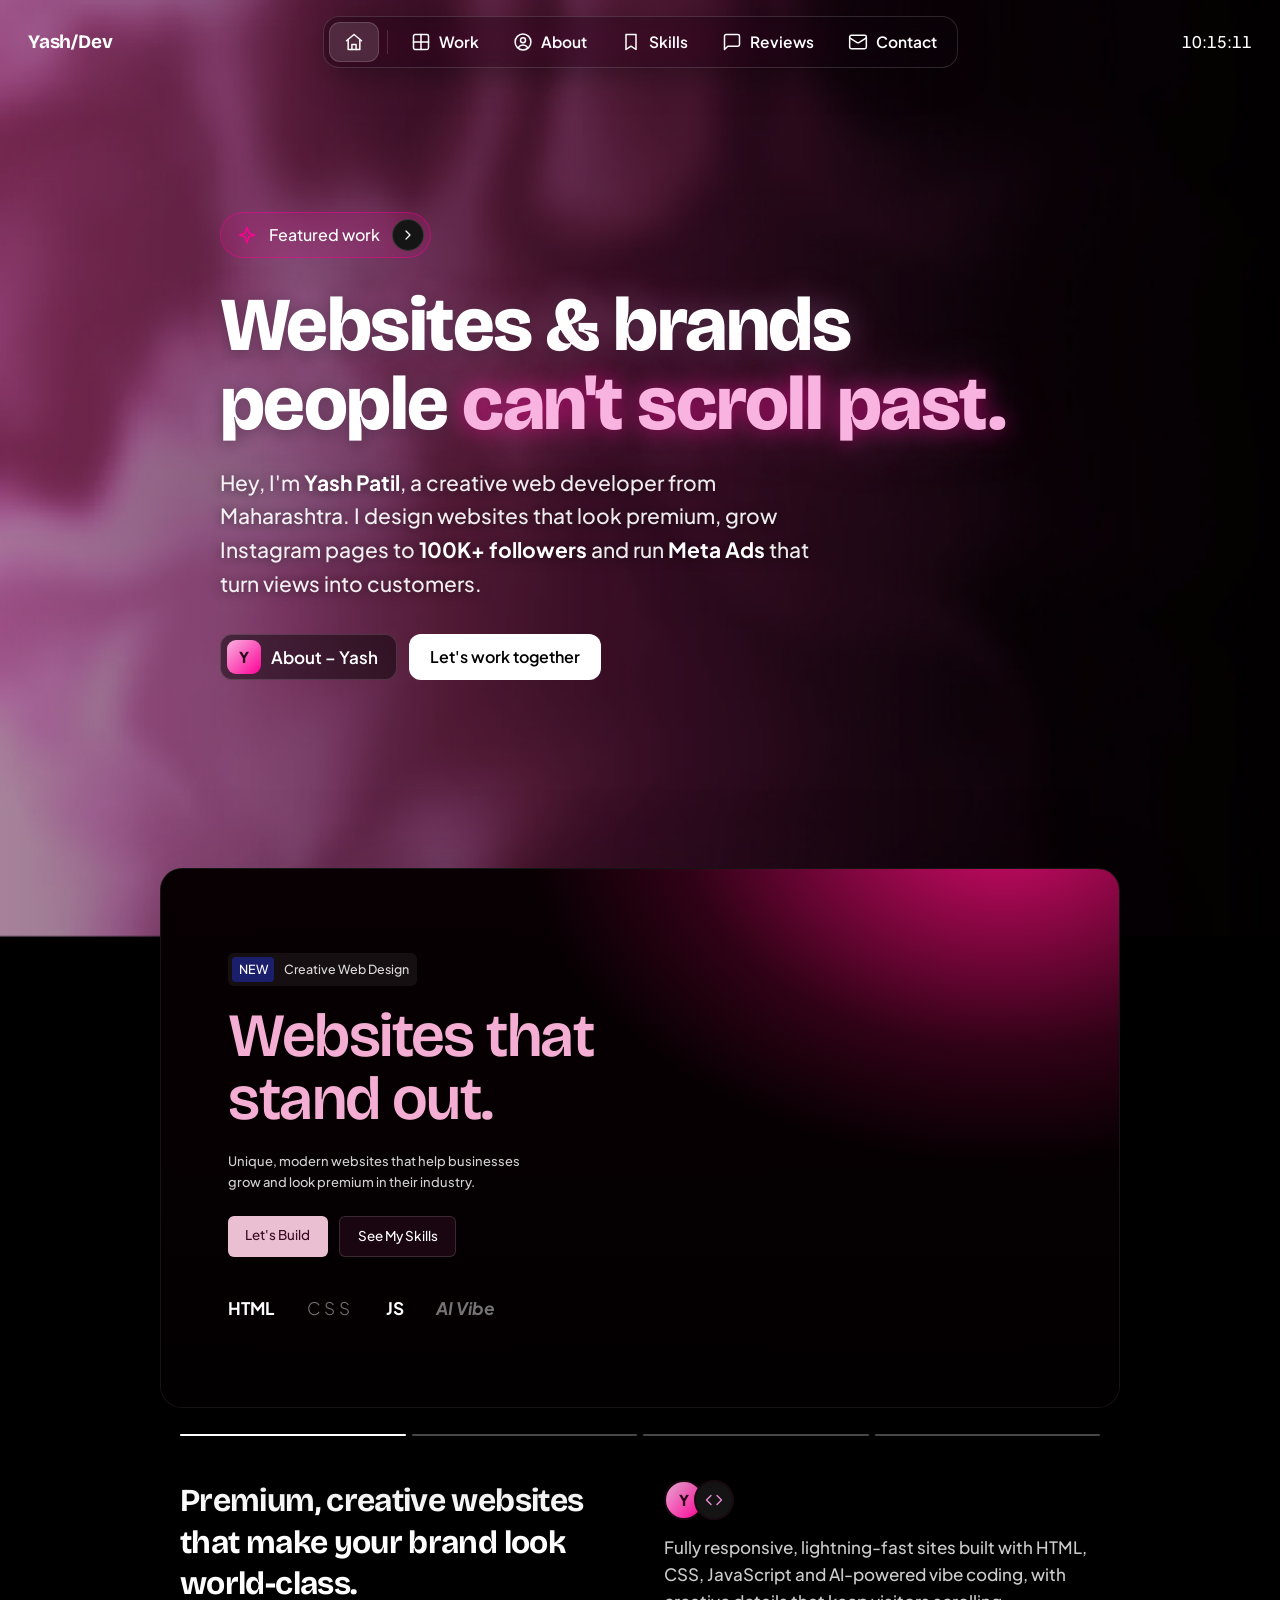
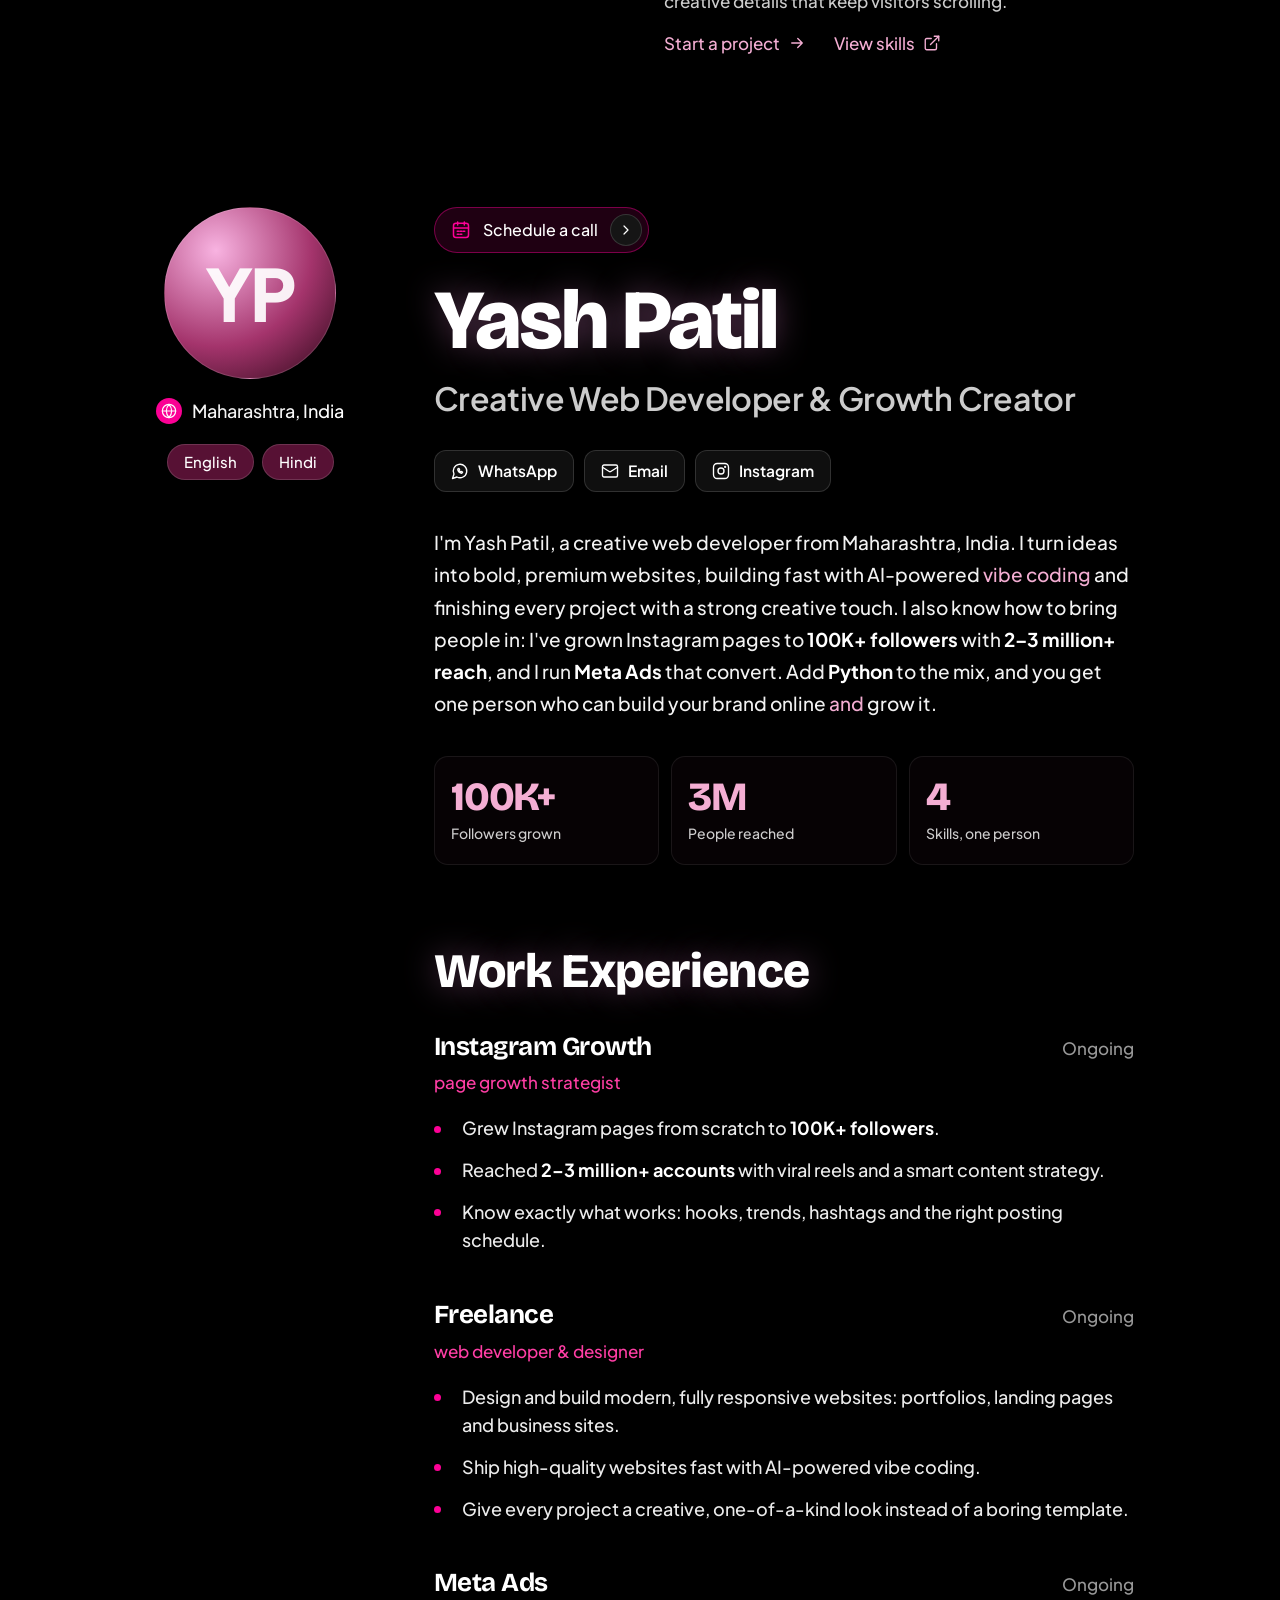
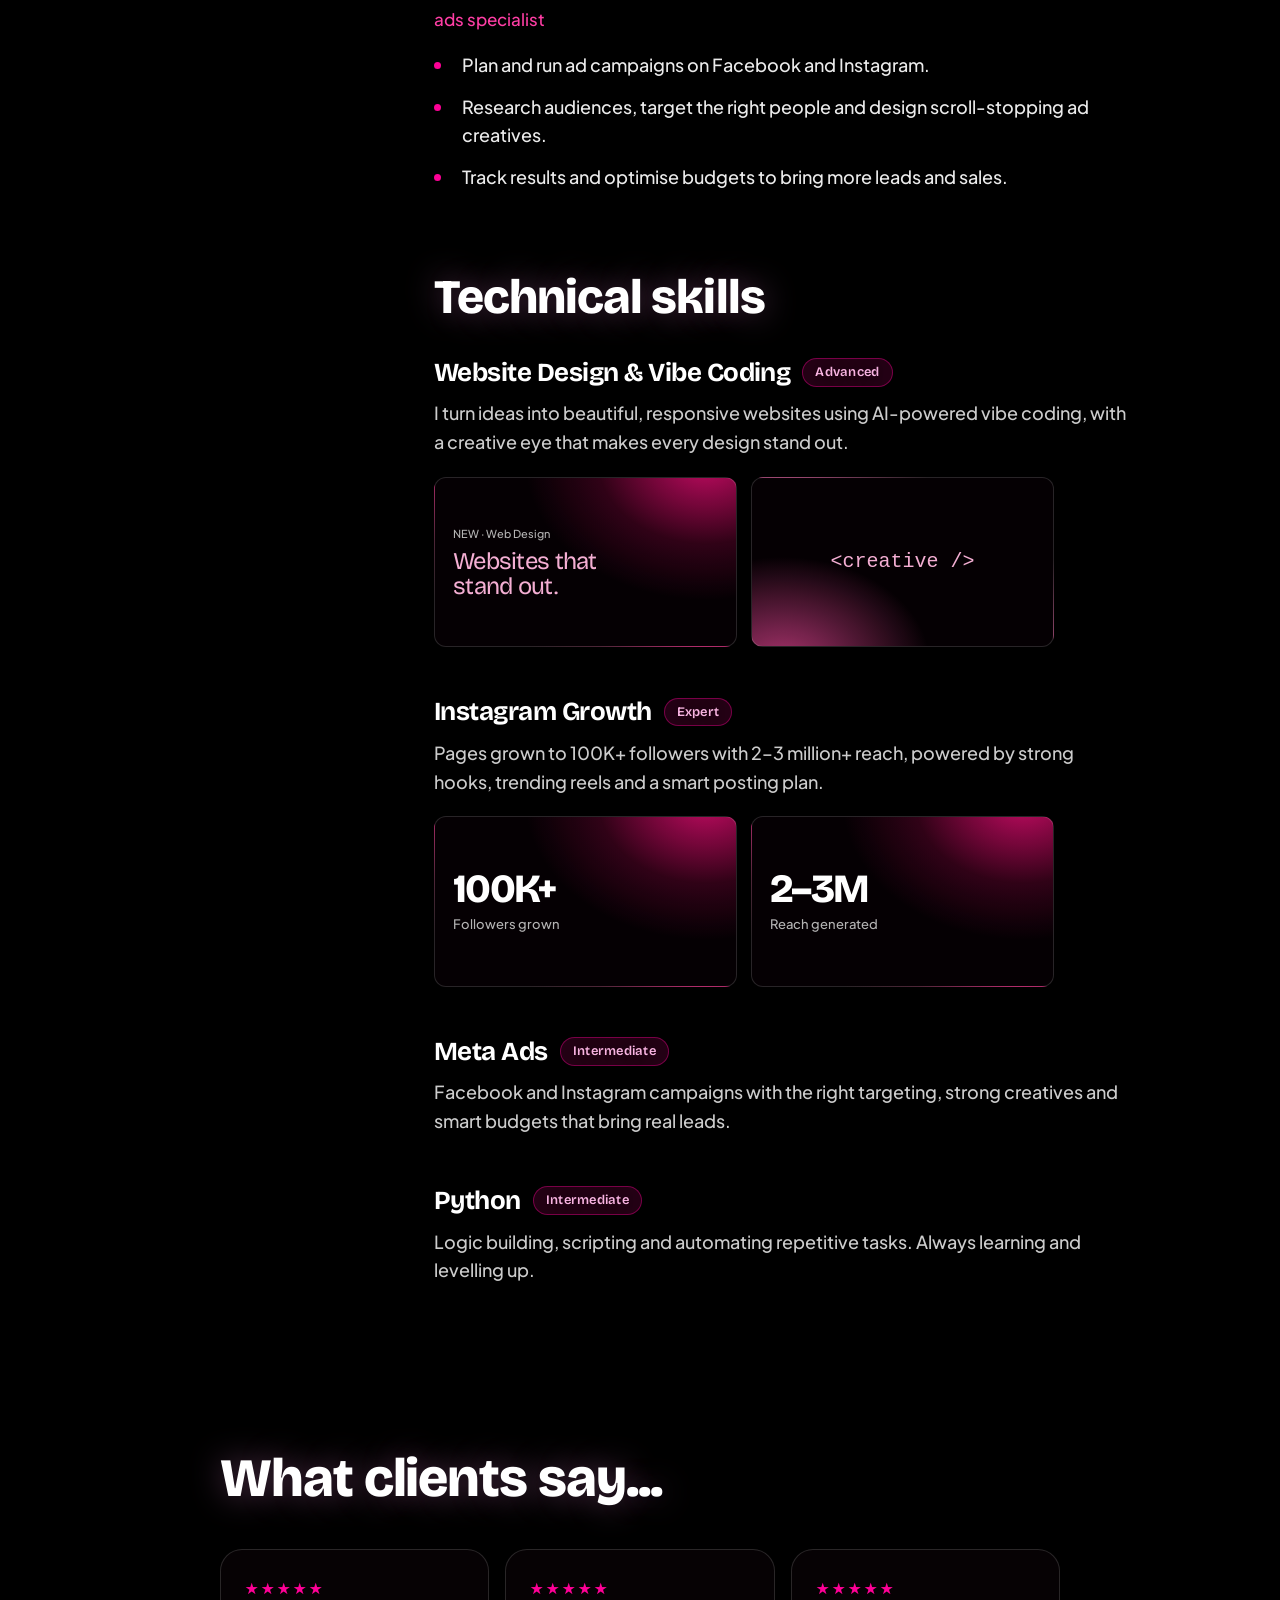
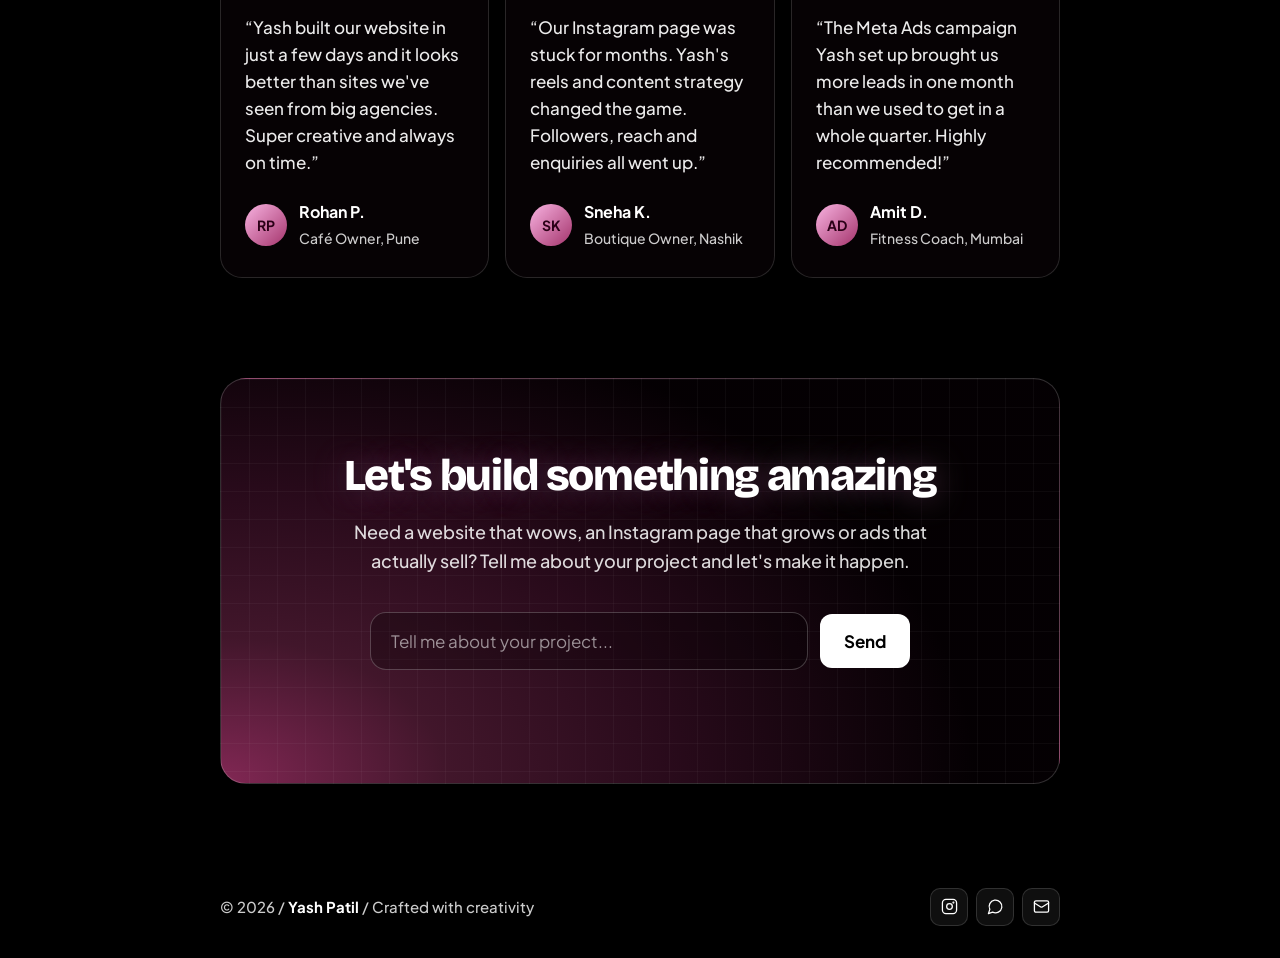
==== commit f69fca88: "Use Yash Patil's name, bolder fonts and more readable text - Name updated to Yash Patil across the p" ====
--- a/index.html
+++ b/index.html
@@ -3,13 +3,13 @@
 <head>
   <meta charset="UTF-8" />
   <meta name="viewport" content="width=device-width, initial-scale=1.0" />
-  <title>Yash Dev | Web Developer</title>
-  <meta name="description" content="Yash — creative web developer from Maharashtra. Stunning websites, Instagram growth (100K+ followers, 2–3M reach), Meta Ads and Python." />
+  <title>Yash Patil | Web Developer</title>
+  <meta name="description" content="Yash Patil, a creative web developer from Maharashtra. Premium websites, Instagram growth (100K+ followers, 2–3M reach), Meta Ads and Python." />
   <meta name="theme-color" content="#000000" />
 
   <link rel="preconnect" href="https://fonts.googleapis.com" />
   <link rel="preconnect" href="https://fonts.gstatic.com" crossorigin />
-  <link href="https://fonts.googleapis.com/css2?family=Inter:wght@300;400;500;600;700;800&display=swap" rel="stylesheet" />
+  <link href="https://fonts.googleapis.com/css2?family=Bricolage+Grotesque:opsz,wght@12..96,500..800&family=Plus+Jakarta+Sans:wght@400;500;600;700;800&display=swap" rel="stylesheet" />
   <link rel="stylesheet" href="css/style.css" />
 </head>
 <body>
@@ -67,11 +67,11 @@
         <span class="badge-arrow"><svg viewBox="0 0 24 24"><path d="m9 18 6-6-6-6"/></svg></span>
       </a>
 
-      <h1 class="hero-title reveal">Creative websites &amp; brands people can't scroll past.</h1>
+      <h1 class="hero-title reveal">Websites &amp; brands people <span class="glow">can't scroll past.</span></h1>
 
       <p class="hero-sub reveal">
-        I'm Yash, a web developer from Maharashtra. I design stunning websites, grow Instagram pages to
-        <strong>100K+ followers</strong> and run <strong>Meta Ads</strong> that bring real results.
+        Hey, I'm <strong>Yash Patil</strong>, a creative web developer from Maharashtra. I design websites that look
+        premium, grow Instagram pages to <strong>100K+ followers</strong> and run <strong>Meta Ads</strong> that turn views into customers.
       </p>
 
       <div class="hero-actions reveal">
@@ -90,8 +90,8 @@
 
           <!-- Slide 1: Web design -->
           <article class="slide slide-web is-active"
-            data-title="Designing creative, modern websites that make brands look premium online."
-            data-desc="Fast, fully responsive sites built with HTML, CSS, JavaScript and AI-powered vibe coding — packed with creative details that make visitors stop and look.">
+            data-title="Premium, creative websites that make your brand look world-class."
+            data-desc="Fully responsive, lightning-fast sites built with HTML, CSS, JavaScript and AI-powered vibe coding, with creative details that keep visitors scrolling.">
             <div class="s1-badge"><span class="s1-new">NEW</span><span>Creative Web Design</span></div>
             <h3 class="s1-title">Websites that<br />stand out.</h3>
             <p class="s1-sub">Unique, modern websites that help businesses<br /> grow and look premium in their industry.</p>
@@ -101,8 +101,8 @@
 
           <!-- Slide 2: Instagram growth -->
           <article class="slide slide-insta"
-            data-title="Growing Instagram pages from zero to 100K+ followers and millions of views."
-            data-desc="Hooks, reels, trends and a smart posting strategy that generated 2–3 million+ reach — real, engaged audiences, not just numbers.">
+            data-title="Growing Instagram pages from zero to 100K+ followers."
+            data-desc="Viral reels, strong hooks and a smart posting strategy that reached 2–3 million+ people. Real, engaged audiences, not fake numbers.">
             <span class="s2-tag">Instagram Growth</span>
             <h3 class="s2-title">Growth That Happens<br />Every Single Day</h3>
             <p class="s2-sub">Scroll-stopping reels, smart hashtags and a content plan that turns viewers into loyal followers.</p>
@@ -116,8 +116,8 @@
 
           <!-- Slide 3: Meta Ads -->
           <article class="slide slide-ads"
-            data-title="Running Meta Ads that turn scrollers into real customers."
-            data-desc="Audience targeting, scroll-stopping ad creatives and smart budget optimisation across Facebook & Instagram.">
+            data-title="Meta Ads that turn scrollers into paying customers."
+            data-desc="Sharp audience targeting, scroll-stopping creatives and smart budgets on Facebook and Instagram, so every rupee works harder.">
             <div class="s3-left">
               <span class="s3-tag">Meta Ads</span>
               <h3 class="s3-title">Ads That Actually<br />Convert.</h3>
@@ -137,8 +137,8 @@
 
           <!-- Slide 4: Python -->
           <article class="slide slide-py"
-            data-title="Automating boring tasks with Python, so more time goes into creating."
-            data-desc="Intermediate Python — logic building, scripting and small automations that make everyday work faster.">
+            data-title="Python automation that saves hours of boring work."
+            data-desc="Intermediate Python skills: logic building, scripting and small automations that make everyday work faster.">
             <div class="s4-left">
               <span class="s4-tag">Python</span>
               <h3 class="s4-title">Code that<br />saves hours.</h3>
@@ -166,13 +166,13 @@
       </div>
 
       <div class="work-info reveal">
-        <h2 class="work-title" id="work-title">Designing creative, modern websites that make brands look premium online.</h2>
+        <h2 class="work-title" id="work-title">Premium, creative websites that make your brand look world-class.</h2>
         <div class="work-meta">
           <div class="avatars" aria-hidden="true">
             <span>Y</span>
             <span class="av-2"><svg viewBox="0 0 24 24"><polyline points="16 18 22 12 16 6"/><polyline points="8 6 2 12 8 18"/></svg></span>
           </div>
-          <p class="work-desc" id="work-desc">Fast, fully responsive sites built with HTML, CSS, JavaScript and AI-powered vibe coding — packed with creative details that make visitors stop and look.</p>
+          <p class="work-desc" id="work-desc">Fully responsive, lightning-fast sites built with HTML, CSS, JavaScript and AI-powered vibe coding, with creative details that keep visitors scrolling.</p>
           <div class="work-links">
             <a href="#contact">Start a project <svg viewBox="0 0 24 24"><path d="M5 12h14M13 6l6 6-6 6"/></svg></a>
             <a href="#skills">View skills <svg viewBox="0 0 24 24"><path d="M15 3h6v6"/><path d="M10 14 21 3"/><path d="M18 13v6a2 2 0 0 1-2 2H5a2 2 0 0 1-2-2V8a2 2 0 0 1 2-2h6"/></svg></a>
@@ -186,8 +186,8 @@
       <div class="about-side reveal">
         <div class="avatar">
           <!-- Add your photo as assets/avatar.jpg and it shows up here automatically -->
-          <img src="assets/avatar.jpg" alt="Yash" onerror="this.remove()" />
-          <span>Y</span>
+          <img src="assets/avatar.jpg" alt="Yash Patil" onerror="this.remove()" />
+          <span>YP</span>
         </div>
         <p class="location">
           <span class="loc-icon"><svg viewBox="0 0 24 24"><circle cx="12" cy="12" r="10"/><path d="M2 12h20"/><path d="M12 2a15.3 15.3 0 0 1 4 10 15.3 15.3 0 0 1-4 10 15.3 15.3 0 0 1-4-10 15.3 15.3 0 0 1 4-10z"/></svg></span>
@@ -203,8 +203,8 @@
           <span class="badge-arrow"><svg viewBox="0 0 24 24"><path d="m9 18 6-6-6-6"/></svg></span>
         </a>
 
-        <h2 class="display reveal">Yash Dev</h2>
-        <p class="role reveal">Web Developer &amp; Growth Creator</p>
+        <h2 class="display reveal">Yash Patil</h2>
+        <p class="role reveal">Creative Web Developer &amp; Growth Creator</p>
 
         <div class="socials reveal">
           <a href="#" data-link="whatsapp" class="social-btn" target="_blank" rel="noopener">
@@ -222,17 +222,17 @@
         </div>
 
         <p class="intro reveal">
-          I'm Yash, a web developer from Maharashtra, India, who turns ideas into bold, creative websites.
-          I build fast with AI-powered <em>vibe coding</em>, and my real edge is creativity: designs that look
-          premium and stand out from the crowd. Beyond code, I've grown Instagram pages to
-          <strong>100K+ followers</strong> with <strong>2–3 million+ reach</strong>, I run <strong>Meta Ads</strong>
-          and I write <strong>Python</strong>. One person who can build your brand online <em>and</em> bring the audience to it.
+          I'm Yash Patil, a creative web developer from Maharashtra, India. I turn ideas into bold, premium
+          websites, building fast with AI-powered <em>vibe coding</em> and finishing every project with a strong creative touch.
+          I also know how to bring people in: I've grown Instagram pages to <strong>100K+ followers</strong> with
+          <strong>2–3 million+ reach</strong>, and I run <strong>Meta Ads</strong> that convert. Add <strong>Python</strong> to the mix,
+          and you get one person who can build your brand online <em>and</em> grow it.
         </p>
 
         <div class="stats reveal">
           <div class="stat"><p><span class="count" data-target="100">0</span>K+</p><span>Followers grown</span></div>
-          <div class="stat"><p><span class="count" data-target="3">0</span>M</p><span>Accounts reached</span></div>
-          <div class="stat"><p><span class="count" data-target="4">0</span></p><span>Skills in one person</span></div>
+          <div class="stat"><p><span class="count" data-target="3">0</span>M</p><span>People reached</span></div>
+          <div class="stat"><p><span class="count" data-target="4">0</span></p><span>Skills, one person</span></div>
         </div>
 
         <!-- Work experience -->
@@ -243,8 +243,8 @@
           <p class="job-role">page growth strategist</p>
           <ul>
             <li>Grew Instagram pages from scratch to <strong>100K+ followers</strong>.</li>
-            <li>Generated <strong>2–3 million+ reach</strong> with viral reels and smart content strategy.</li>
-            <li>Mastered hooks, trends, hashtags and the perfect posting schedule to build engaged communities.</li>
+            <li>Reached <strong>2–3 million+ accounts</strong> with viral reels and a smart content strategy.</li>
+            <li>Know exactly what works: hooks, trends, hashtags and the right posting schedule.</li>
           </ul>
         </div>
 
@@ -253,8 +253,8 @@
           <p class="job-role">web developer &amp; designer</p>
           <ul>
             <li>Design and build modern, fully responsive websites: portfolios, landing pages and business sites.</li>
-            <li>Use AI-powered vibe coding to ship high-quality websites fast.</li>
-            <li>Every site gets a creative, one-of-a-kind look, never a boring template.</li>
+            <li>Ship high-quality websites fast with AI-powered vibe coding.</li>
+            <li>Give every project a creative, one-of-a-kind look instead of a boring template.</li>
           </ul>
         </div>
 
@@ -262,9 +262,9 @@
           <div class="job-head"><h4>Meta Ads</h4><span class="date">Ongoing</span></div>
           <p class="job-role">ads specialist</p>
           <ul>
-            <li>Plan and run ad campaigns on Facebook &amp; Instagram.</li>
-            <li>Audience research, targeting and scroll-stopping ad creatives.</li>
-            <li>Track results and optimise budgets for more leads and sales.</li>
+            <li>Plan and run ad campaigns on Facebook and Instagram.</li>
+            <li>Research audiences, target the right people and design scroll-stopping ad creatives.</li>
+            <li>Track results and optimise budgets to bring more leads and sales.</li>
           </ul>
         </div>
 
@@ -273,7 +273,7 @@
 
         <div class="skill reveal">
           <h4>Website Design &amp; Vibe Coding <span class="level">Advanced</span></h4>
-          <p>Turning ideas into beautiful, responsive websites with AI-powered vibe coding and a strong creative eye.</p>
+          <p>I turn ideas into beautiful, responsive websites using AI-powered vibe coding, with a creative eye that makes every design stand out.</p>
           <div class="skill-thumbs">
             <div class="thumb thumb-web"><small>NEW · Web Design</small><b>Websites that<br />stand out.</b></div>
             <div class="thumb thumb-code"><code>&lt;creative /&gt;</code></div>
@@ -282,7 +282,7 @@
 
         <div class="skill reveal">
           <h4>Instagram Growth <span class="level">Expert</span></h4>
-          <p>Pages grown to 100K+ followers and 2–3 million+ reach. Hooks, reels, trends and posting strategy.</p>
+          <p>Pages grown to 100K+ followers with 2–3 million+ reach, powered by strong hooks, trending reels and a smart posting plan.</p>
           <div class="skill-thumbs">
             <div class="thumb thumb-stat"><b>100K+</b><small>Followers grown</small></div>
             <div class="thumb thumb-stat"><b>2–3M</b><small>Reach generated</small></div>
@@ -291,7 +291,7 @@
 
         <div class="skill reveal">
           <h4>Meta Ads <span class="level">Intermediate</span></h4>
-          <p>Facebook &amp; Instagram campaigns: targeting, creatives and budget optimisation that bring leads.</p>
+          <p>Facebook and Instagram campaigns with the right targeting, strong creatives and smart budgets that bring real leads.</p>
         </div>
 
         <div class="skill reveal">
@@ -331,7 +331,7 @@
     <section class="contact wrap" id="contact">
       <div class="cta-card reveal">
         <h2>Let's build something amazing</h2>
-        <p>Need a website that wows, an Instagram page that grows or ads that actually convert? Tell me about your project.</p>
+        <p>Need a website that wows, an Instagram page that grows or ads that actually sell? Tell me about your project and let's make it happen.</p>
         <form class="cta-form" id="contact-form">
           <input type="text" name="message" placeholder="Tell me about your project..." aria-label="Your message" required />
           <button type="submit">Send</button>
@@ -343,7 +343,7 @@
 
   <!-- ============ FOOTER ============ -->
   <footer class="footer wrap">
-    <p>© <span id="year"></span> / <b>Yash Dev</b> / Crafted with creativity</p>
+    <p>© <span id="year"></span> / <b>Yash Patil</b> / Crafted with creativity</p>
     <div class="footer-icons">
       <a href="#" data-link="instagram" aria-label="Instagram" target="_blank" rel="noopener"><svg viewBox="0 0 24 24"><rect x="2" y="2" width="20" height="20" rx="5"/><circle cx="12" cy="12" r="4"/><circle cx="17.5" cy="6.5" r=".6"/></svg></a>
       <a href="#" data-link="whatsapp" aria-label="WhatsApp" target="_blank" rel="noopener"><svg viewBox="0 0 24 24"><path d="M7.9 20A9 9 0 1 0 4 16.1L2 22Z"/></svg></a>
--- a/css/style.css
+++ b/css/style.css
@@ -4,8 +4,8 @@
 :root {
   --bg: #000000;
   --text: #ffffff;
-  --muted: rgba(255, 255, 255, 0.62);
-  --faint: rgba(255, 255, 255, 0.42);
+  --muted: rgba(255, 255, 255, 0.8);
+  --faint: rgba(255, 255, 255, 0.6);
 
   --pink-light: #f8b3e1;
   --pink: #f794e1;
@@ -24,8 +24,16 @@
   --radius-s: 10px;
   --radius: 14px;
   --radius-l: 22px;
-  --font: "Inter", system-ui, -apple-system, "Segoe UI", Roboto, sans-serif;
+  --font-display: "Bricolage Grotesque", "Plus Jakarta Sans", system-ui, sans-serif;
+  --font: "Plus Jakarta Sans", system-ui, -apple-system, "Segoe UI", Roboto, sans-serif;
   --header-h: 84px;
+
+  /* readability: dims the pink glow behind the content */
+  --scrim: linear-gradient(90deg, rgba(0, 0, 0, 0.3) 0%, rgba(0, 0, 0, 0.5) 30%, rgba(0, 0, 0, 0.55) 65%, rgba(0, 0, 0, 0.25) 100%);
+  --scrim-mobile: rgba(0, 0, 0, 0.5);
+  --glow-head: 0 0 32px rgba(247, 148, 225, 0.35), 0 2px 18px rgba(0, 0, 0, 0.55);
+  --shadow-text: 0 1px 12px rgba(0, 0, 0, 0.6);
+  color-scheme: dark;
 }
 
 /* =================== Base =================== */
@@ -36,13 +44,14 @@
   background: var(--bg);
   color: var(--text);
   font-size: 17px;
+  font-weight: 500;
   line-height: 1.6;
   overflow-x: hidden;
   -webkit-font-smoothing: antialiased;
 }
 a { color: inherit; text-decoration: none; }
 ul { list-style: none; }
-strong, b { font-weight: 600; color: var(--text); }
+strong, b { font-weight: 700; color: var(--text); }
 ::selection { background: var(--accent); color: #fff; }
 
 svg[viewBox="0 0 24 24"] {
@@ -69,8 +78,10 @@
   animation: breathe 24s ease-in-out infinite alternate;
   will-change: transform;
 }
+.bg::after { content: ""; position: absolute; inset: 0; background: var(--scrim); }
 @media (max-aspect-ratio: 1/1) {
   .bg { background-image: url("../assets/bg-mobile.webp"); background-position: top left; }
+  .bg::after { background: var(--scrim-mobile); }
 }
 @keyframes breathe {
   0%   { transform: scale(1) translate(0, 0); }
@@ -99,7 +110,7 @@
 }
 .header.scrolled::before { opacity: 1; }
 
-.brand { font-size: 17px; font-weight: 500; letter-spacing: -0.01em; }
+.brand { font-size: 19px; font-weight: 700; letter-spacing: -0.01em; }
 .clock {
   justify-self: end;
   font-size: 16px;
@@ -128,7 +139,7 @@
   border-radius: 11px;
   border: 1px solid transparent;
   font-size: 15.5px;
-  font-weight: 500;
+  font-weight: 600;
   color: var(--text);
   transition: background 0.2s ease, border-color 0.2s ease;
 }
@@ -165,8 +176,8 @@
 }
 .toc a {
   font-size: 17px;
-  font-weight: 500;
-  color: rgba(255, 255, 255, 0.72);
+  font-weight: 600;
+  color: rgba(255, 255, 255, 0.85);
   transition: color 0.2s ease, transform 0.2s ease;
 }
 .toc a:hover, .toc a.active { color: #fff; transform: translateX(4px); }
@@ -216,7 +227,7 @@
 .h-big {
   font-size: clamp(32px, 5vw, 54px);
   font-weight: 800;
-  letter-spacing: -0.03em;
+  letter-spacing: -0.02em;
   line-height: 1.1;
 }
 
@@ -236,7 +247,7 @@
   font-size: clamp(40px, 6.6vw, 76px);
   font-weight: 800;
   line-height: 1.04;
-  letter-spacing: -0.035em;
+  letter-spacing: -0.02em;
   max-width: 820px;
   text-shadow: 0 2px 30px rgba(60, 0, 30, 0.25);
 }
@@ -244,7 +255,7 @@
   margin-top: 22px;
   max-width: 600px;
   font-size: clamp(17px, 1.8vw, 21px);
-  color: rgba(255, 255, 255, 0.82);
+  color: rgba(255, 255, 255, 0.92);
 }
 .hero-actions { margin-top: 34px; display: flex; flex-wrap: wrap; gap: 12px; }
 .btn-about {
@@ -320,9 +331,9 @@
 .s1-title {
   margin-top: calc(2cqw * var(--k));
   font-size: calc(6.4cqw * var(--k));
-  font-weight: 400;
+  font-weight: 600;
   line-height: 1.02;
-  letter-spacing: -0.04em;
+  letter-spacing: -0.025em;
   color: var(--pink-soft);
 }
 .s1-sub { margin-top: calc(2.2cqw * var(--k)); font-size: calc(1.35cqw * var(--k)); color: rgba(255, 255, 255, 0.82); line-height: 1.6; }
@@ -364,9 +375,9 @@
 .s2-title {
   margin-top: calc(1.6cqw * var(--k));
   font-size: calc(4.2cqw * var(--k));
-  font-weight: 400;
+  font-weight: 600;
   line-height: 1.1;
-  letter-spacing: -0.035em;
+  letter-spacing: -0.025em;
 }
 .s2-sub { margin-top: calc(1.4cqw * var(--k)); max-width: 44ch; font-size: calc(1.25cqw * var(--k)); color: rgba(255, 255, 255, 0.8); }
 .s2-btn {
@@ -413,9 +424,9 @@
 .s3-title {
   margin-top: calc(1cqw * var(--k));
   font-size: calc(4.2cqw * var(--k));
-  font-weight: 400;
+  font-weight: 600;
   line-height: 1.08;
-  letter-spacing: -0.035em;
+  letter-spacing: -0.025em;
 }
 .s3-point { margin-top: calc(1.6cqw * var(--k)); display: flex; flex-direction: column; }
 .s3-point b { font-size: calc(1.35cqw * var(--k)); }
@@ -473,9 +484,9 @@
 .s4-title {
   margin-top: calc(1cqw * var(--k));
   font-size: calc(5cqw * var(--k));
-  font-weight: 400;
+  font-weight: 600;
   line-height: 1.04;
-  letter-spacing: -0.04em;
+  letter-spacing: -0.025em;
   color: var(--pink-soft);
 }
 .s4-code {
@@ -637,12 +648,12 @@
   font-size: clamp(52px, 7vw, 84px);
   font-weight: 800;
   line-height: 1;
-  letter-spacing: -0.045em;
+  letter-spacing: -0.025em;
 }
 .role {
   margin-top: 10px;
-  font-size: clamp(24px, 3vw, 34px);
-  font-weight: 300;
+  font-size: clamp(22px, 2.8vw, 32px);
+  font-weight: 600;
   color: var(--muted);
   letter-spacing: -0.02em;
 }
@@ -660,7 +671,7 @@
 }
 .social-btn:hover { transform: translateY(-2px); border-color: rgba(253, 1, 150, 0.5); }
 .social-btn svg { width: 18px; height: 18px; }
-.intro { margin-top: 34px; font-size: 19px; line-height: 1.65; color: rgba(255, 255, 255, 0.9); }
+.intro { margin-top: 34px; font-size: 19px; line-height: 1.7; color: rgba(255, 255, 255, 0.95); }
 .intro em { color: var(--pink-soft); font-style: normal; }
 
 .stats {
@@ -672,7 +683,7 @@
 .stat {
   padding: 18px 16px;
   border-radius: var(--radius);
-  background: rgba(8, 3, 6, 0.6);
+  background: rgba(8, 3, 6, 0.78);
   border: 1px solid var(--border-soft);
   backdrop-filter: blur(10px);
   -webkit-backdrop-filter: blur(10px);
@@ -685,7 +696,7 @@
   margin-bottom: 28px;
   font-size: clamp(34px, 4.4vw, 48px);
   font-weight: 800;
-  letter-spacing: -0.035em;
+  letter-spacing: -0.02em;
   line-height: 1.1;
 }
 .job { margin-bottom: 40px; }
@@ -751,7 +762,7 @@
   display: flex; flex-direction: column;
   padding: 26px 24px;
   border-radius: var(--radius-l);
-  background: rgba(8, 3, 6, 0.62);
+  background: rgba(8, 3, 6, 0.8);
   border: 1px solid var(--border);
   backdrop-filter: blur(14px);
   -webkit-backdrop-filter: blur(14px);
@@ -856,6 +867,20 @@
 .footer-icons a:hover { border-color: var(--accent); }
 .footer-icons svg { width: 17px; height: 17px; }
 
+/* =================== Typography & readability =================== */
+.brand, .hero-title, .display, .h-section, .h-big, .work-title, .cta-card h2,
+.job h4, .skill h4, .stat p, .thumb-stat b, .thumb-web b, .s2-card strong,
+.s1-title, .s2-title, .s3-title, .s4-title {
+  font-family: var(--font-display);
+}
+.hero-title, .display, .h-section, .h-big, .cta-card h2 { text-shadow: var(--glow-head); }
+.work-title, .job h4, .skill h4, .hero-sub, .intro, .role, .work-desc,
+.job li, .job-role, .skill > p, .date, .location, .toc a { text-shadow: var(--shadow-text); }
+.glow {
+  color: var(--pink-light);
+  text-shadow: 0 0 22px rgba(253, 1, 150, 0.55), 0 0 60px rgba(247, 148, 225, 0.35);
+}
+
 /* =================== Reveal =================== */
 .reveal {
   opacity: 0;
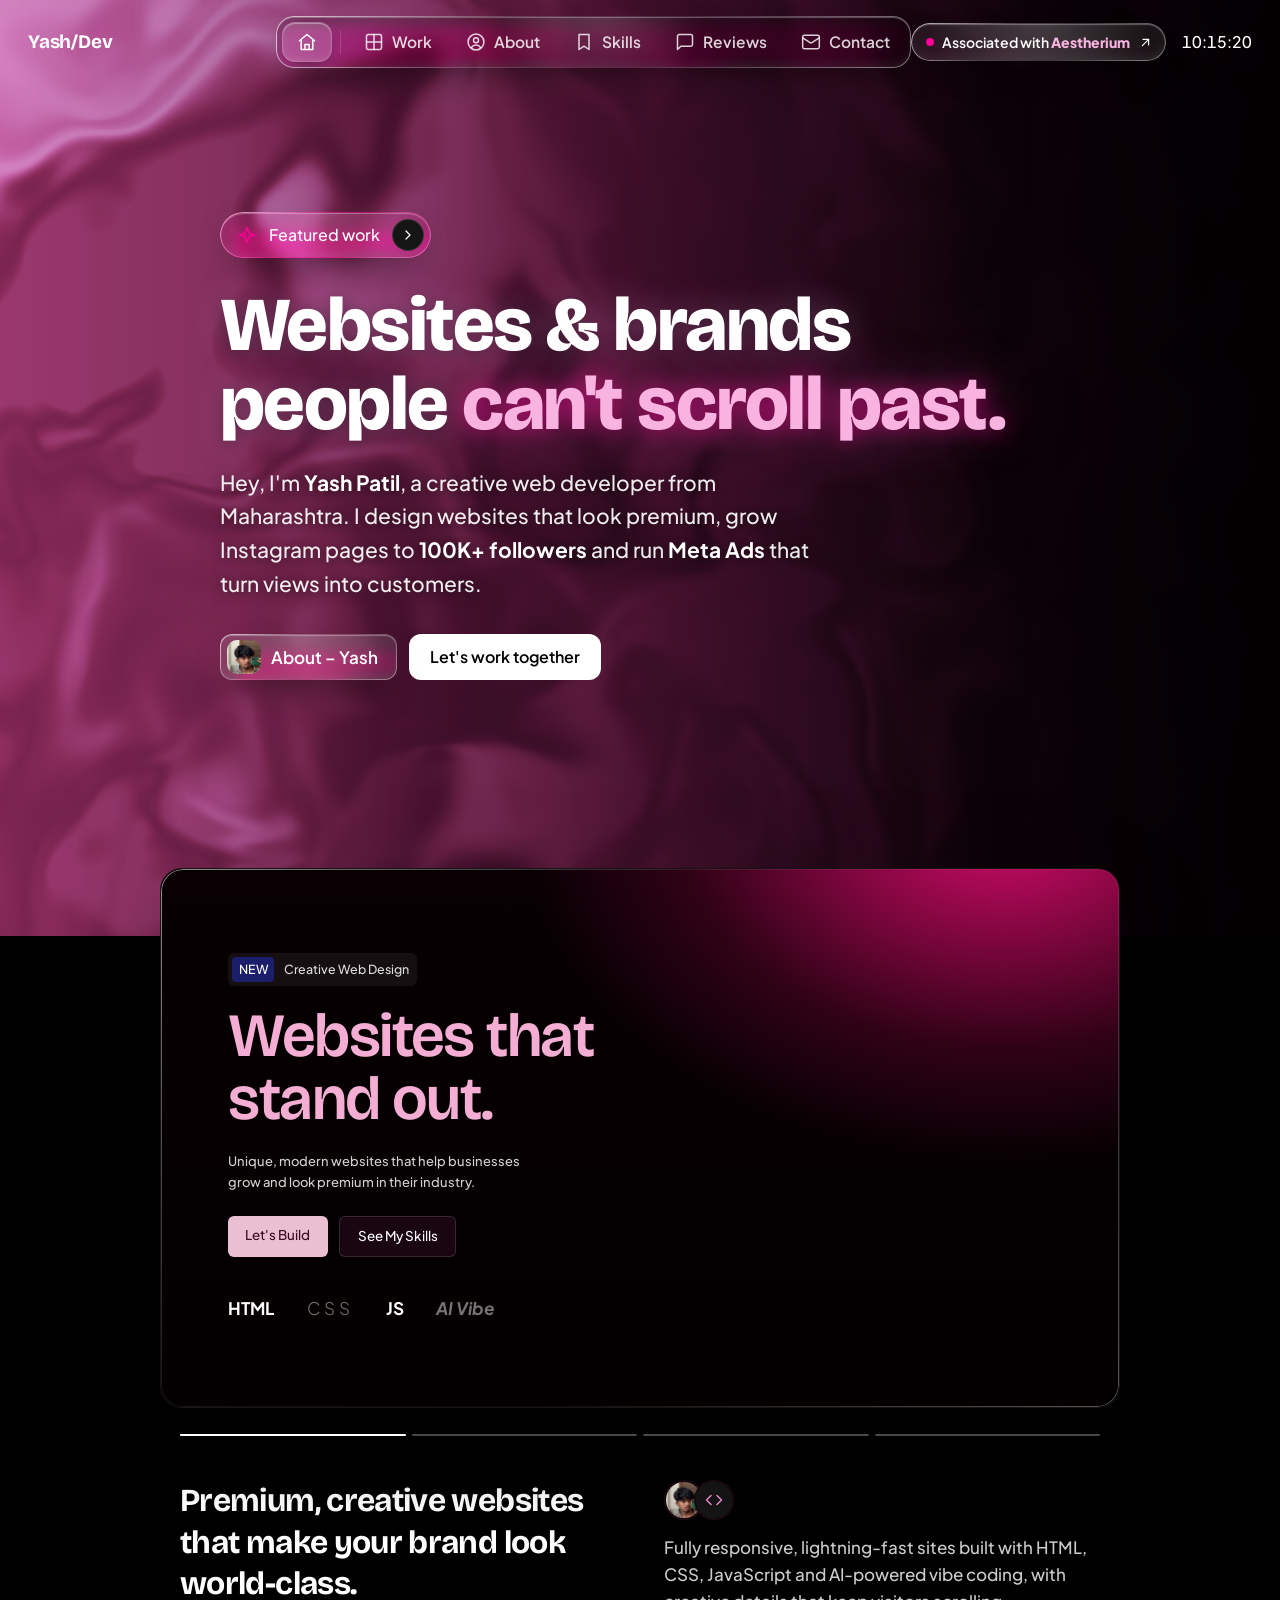
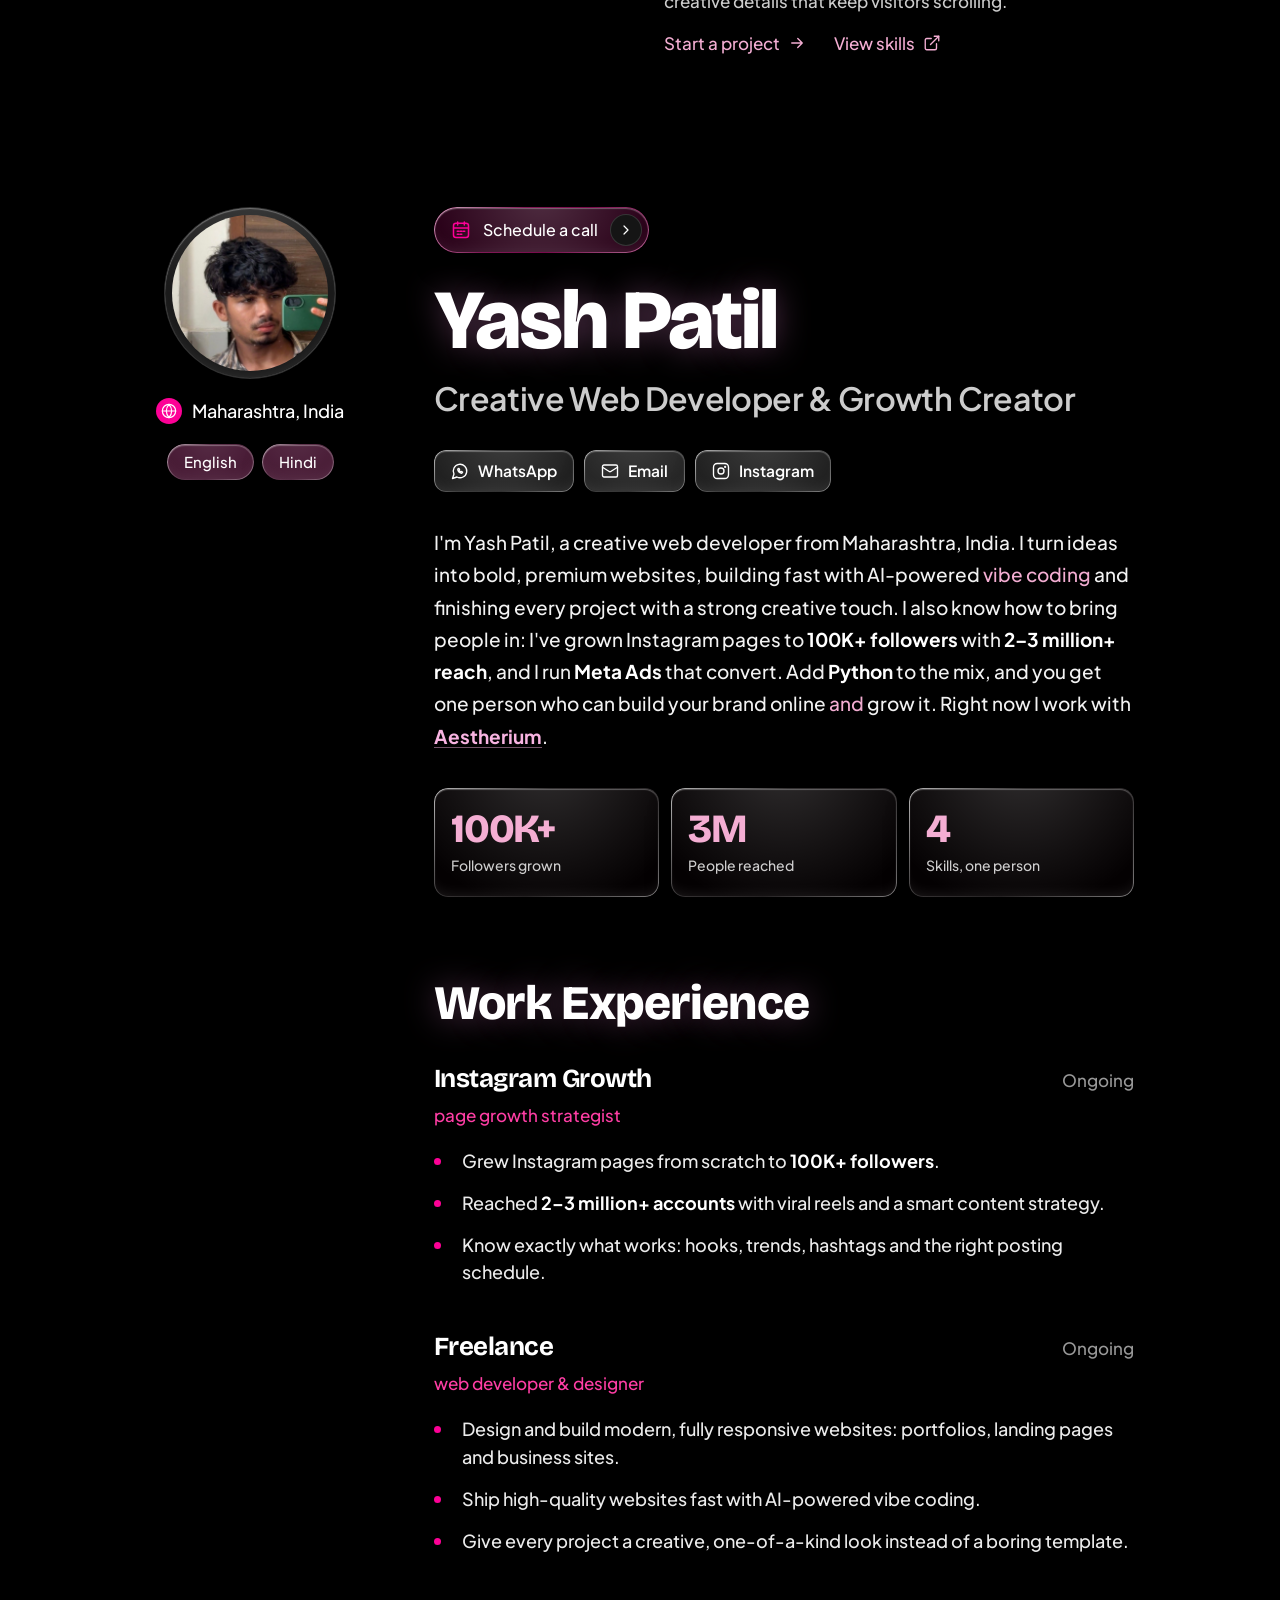
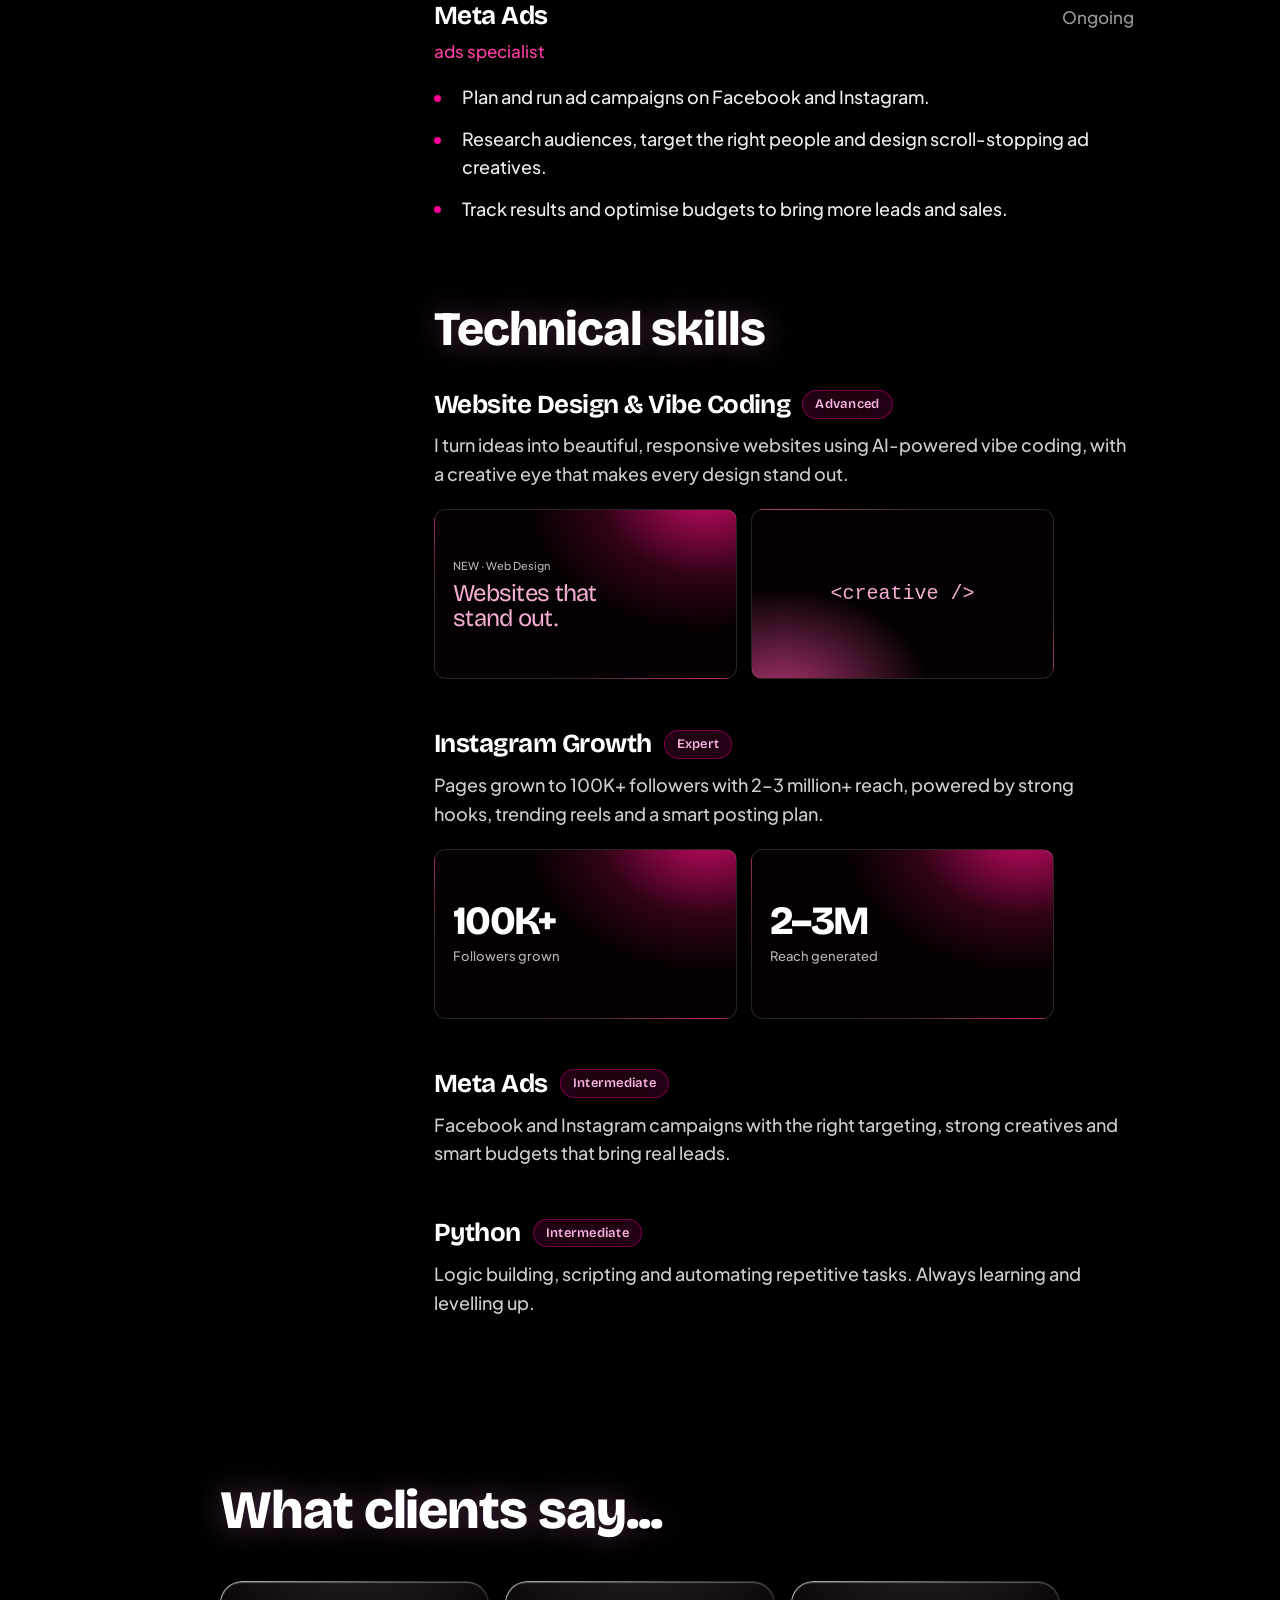
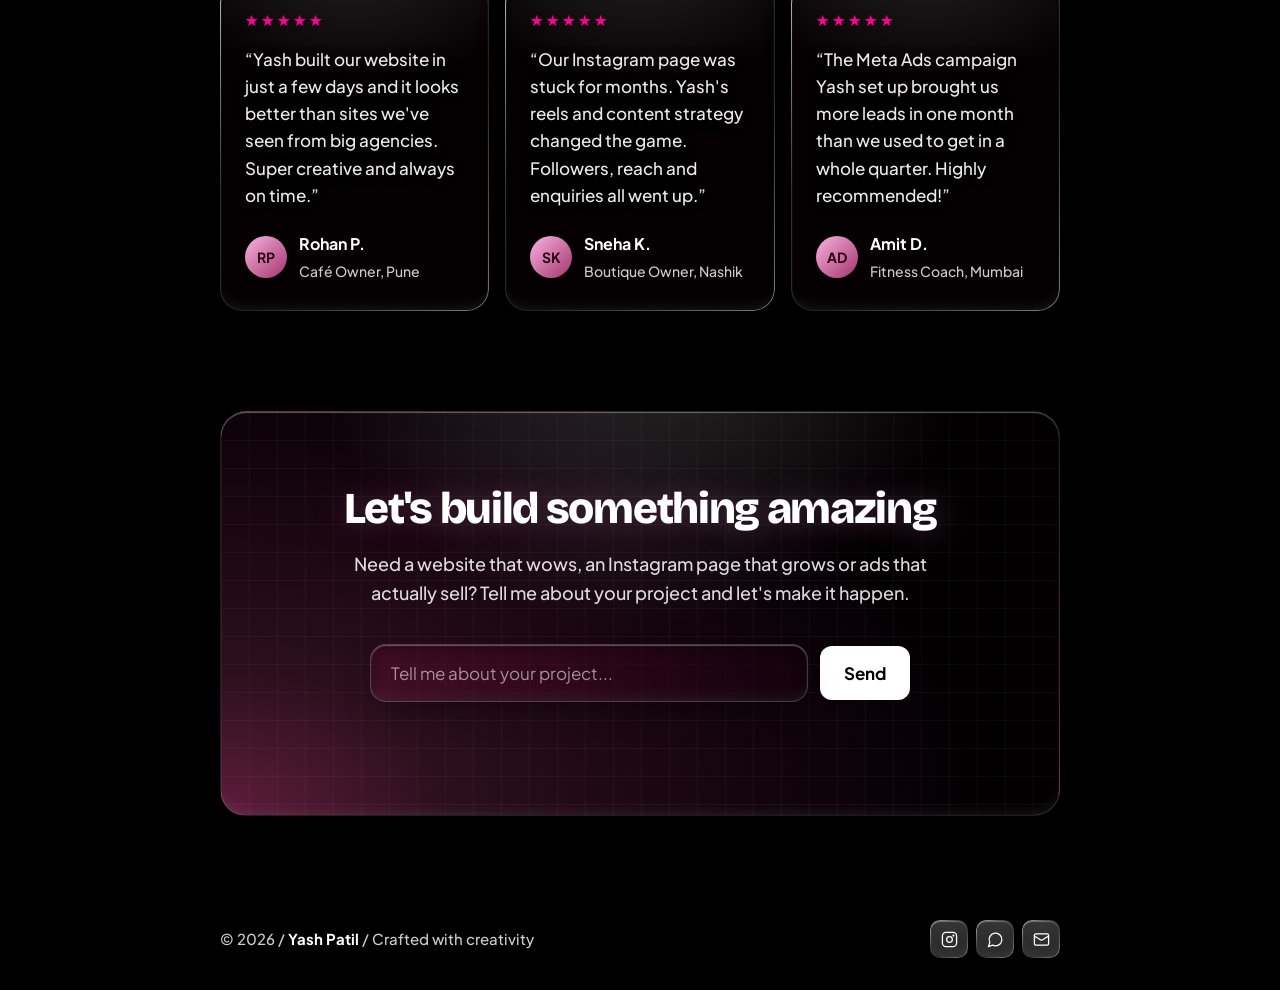
==== commit 5c4591a7: "Liquid glass redesign, live fluid background, photo and Aestherium link - iOS-style liquid glass on " ====
--- a/index.html
+++ b/index.html
@@ -13,13 +13,24 @@
   <link rel="stylesheet" href="css/style.css" />
 </head>
 <body>
-  <div class="bg" aria-hidden="true"></div>
+  <!-- Liquid glass refraction (used in Chromium browsers) -->
+  <svg class="svg-defs" aria-hidden="true" width="0" height="0">
+    <filter id="lg-refract" x="-10%" y="-10%" width="120%" height="120%" color-interpolation-filters="sRGB">
+      <feTurbulence type="fractalNoise" baseFrequency="0.012 0.018" numOctaves="2" seed="7" result="noise" />
+      <feGaussianBlur in="noise" stdDeviation="2.5" result="soft" />
+      <feDisplacementMap in="SourceGraphic" in2="soft" scale="28" xChannelSelector="R" yChannelSelector="G" />
+    </filter>
+  </svg>
+
+  <!-- Live pink fluid (WebGL) with a still image underneath as fallback -->
+  <div class="bg" aria-hidden="true"><canvas id="fluid"></canvas></div>
 
   <!-- ============ HEADER ============ -->
   <header class="header">
     <a href="#home" class="brand">Yash/Dev</a>
 
-    <nav class="pill-nav" aria-label="Main">
+    <nav class="pill-nav lg" aria-label="Main">
+      <span class="nav-indicator" aria-hidden="true"></span>
       <a href="#home" class="nav-item" aria-label="Home">
         <svg viewBox="0 0 24 24"><path d="M3 10.5 12 3l9 7.5"/><path d="M5 9.5V21h14V9.5"/><path d="M9.5 21v-6h5v6"/></svg>
       </a>
@@ -46,7 +57,14 @@
       </a>
     </nav>
 
-    <time class="clock" id="clock" aria-label="Local time in India">--:--:--</time>
+    <div class="header-right">
+      <a class="assoc lg" href="https://www.aestheriumedia.com" target="_blank" rel="noopener">
+        <span class="assoc-dot" aria-hidden="true"></span>
+        <span>Associated with <b>Aestherium</b></span>
+        <svg viewBox="0 0 24 24"><path d="M7 17 17 7"/><path d="M8 7h9v9"/></svg>
+      </a>
+      <time class="clock" id="clock" aria-label="Local time in India">--:--:--</time>
+    </div>
   </header>
 
   <!-- Page index (wide screens) -->
@@ -61,7 +79,12 @@
   <main>
     <!-- ============ HERO ============ -->
     <section class="hero wrap" id="home">
-      <a href="#work" class="badge-pill reveal">
+      <a class="assoc assoc-mobile lg reveal" href="https://www.aestheriumedia.com" target="_blank" rel="noopener">
+        <span class="assoc-dot" aria-hidden="true"></span>
+        <span>Associated with <b>Aestherium</b></span>
+        <svg viewBox="0 0 24 24"><path d="M7 17 17 7"/><path d="M8 7h9v9"/></svg>
+      </a>
+      <a href="#work" class="badge-pill lg reveal">
         <svg class="badge-icon" viewBox="0 0 24 24"><path d="m12 3-1.9 5.8a2 2 0 0 1-1.3 1.3L3 12l5.8 1.9a2 2 0 0 1 1.3 1.3L12 21l1.9-5.8a2 2 0 0 1 1.3-1.3L21 12l-5.8-1.9a2 2 0 0 1-1.3-1.3Z"/></svg>
         <span>Featured work</span>
         <span class="badge-arrow"><svg viewBox="0 0 24 24"><path d="m9 18 6-6-6-6"/></svg></span>
@@ -75,18 +98,18 @@
       </p>
 
       <div class="hero-actions reveal">
-        <a href="#about" class="btn-about">
-          <span class="mini-avatar">Y</span>
+        <a href="#about" class="btn-about lg">
+          <img class="mini-avatar" src="assets/avatar.jpg" alt="" />
           About – Yash
         </a>
-        <a href="#contact" class="btn btn-light">Let's work together</a>
+        <a href="#contact" class="btn btn-light press">Let's work together</a>
       </div>
     </section>
 
     <!-- ============ WORK (carousel) ============ -->
     <section class="work wrap-wide" id="work">
       <div class="showcase reveal" id="showcase">
-        <div class="slides" id="slides">
+        <div class="slides lg-frame" id="slides">
 
           <!-- Slide 1: Web design -->
           <article class="slide slide-web is-active"
@@ -169,7 +192,7 @@
         <h2 class="work-title" id="work-title">Premium, creative websites that make your brand look world-class.</h2>
         <div class="work-meta">
           <div class="avatars" aria-hidden="true">
-            <span>Y</span>
+            <img src="assets/avatar.jpg" alt="" />
             <span class="av-2"><svg viewBox="0 0 24 24"><polyline points="16 18 22 12 16 6"/><polyline points="8 6 2 12 8 18"/></svg></span>
           </div>
           <p class="work-desc" id="work-desc">Fully responsive, lightning-fast sites built with HTML, CSS, JavaScript and AI-powered vibe coding, with creative details that keep visitors scrolling.</p>
@@ -184,7 +207,7 @@
     <!-- ============ ABOUT ============ -->
     <section class="about wrap-about" id="about">
       <div class="about-side reveal">
-        <div class="avatar">
+        <div class="avatar lg">
           <!-- Add your photo as assets/avatar.jpg and it shows up here automatically -->
           <img src="assets/avatar.jpg" alt="Yash Patil" onerror="this.remove()" />
           <span>YP</span>
@@ -193,11 +216,11 @@
           <span class="loc-icon"><svg viewBox="0 0 24 24"><circle cx="12" cy="12" r="10"/><path d="M2 12h20"/><path d="M12 2a15.3 15.3 0 0 1 4 10 15.3 15.3 0 0 1-4 10 15.3 15.3 0 0 1-4-10 15.3 15.3 0 0 1 4-10z"/></svg></span>
           Maharashtra, India
         </p>
-        <div class="langs"><span>English</span><span>Hindi</span></div>
+        <div class="langs"><span class="lg">English</span><span class="lg">Hindi</span></div>
       </div>
 
       <div class="about-main">
-        <a href="#contact" class="badge-pill reveal">
+        <a href="#contact" class="badge-pill lg reveal">
           <svg class="badge-icon" viewBox="0 0 24 24"><rect x="3" y="4" width="18" height="17" rx="3"/><path d="M3 9.5h18M8 2.5v3.5M16 2.5v3.5"/><path d="M7.5 13.5h2M11 13.5h2M14.5 13.5h2M7.5 17h2M11 17h2"/></svg>
           <span>Schedule a call</span>
           <span class="badge-arrow"><svg viewBox="0 0 24 24"><path d="m9 18 6-6-6-6"/></svg></span>
@@ -207,15 +230,15 @@
         <p class="role reveal">Creative Web Developer &amp; Growth Creator</p>
 
         <div class="socials reveal">
-          <a href="#" data-link="whatsapp" class="social-btn" target="_blank" rel="noopener">
+          <a href="#" data-link="whatsapp" class="social-btn lg" target="_blank" rel="noopener">
             <svg viewBox="0 0 24 24"><path d="M7.9 20A9 9 0 1 0 4 16.1L2 22Z"/><path d="M9 9.5c0 3 2.5 5.5 5.5 5.5l1-1.5-2-1-1 .8a4 4 0 0 1-1.8-1.8l.8-1-1-2L9 9.5z"/></svg>
             WhatsApp
           </a>
-          <a href="#" data-link="email" class="social-btn">
+          <a href="#" data-link="email" class="social-btn lg">
             <svg viewBox="0 0 24 24"><rect x="2" y="4" width="20" height="16" rx="2"/><path d="m22 7-8.97 5.7a1.94 1.94 0 0 1-2.06 0L2 7"/></svg>
             Email
           </a>
-          <a href="#" data-link="instagram" class="social-btn" target="_blank" rel="noopener">
+          <a href="#" data-link="instagram" class="social-btn lg" target="_blank" rel="noopener">
             <svg viewBox="0 0 24 24"><rect x="2" y="2" width="20" height="20" rx="5"/><circle cx="12" cy="12" r="4"/><circle cx="17.5" cy="6.5" r=".6"/></svg>
             Instagram
           </a>
@@ -226,13 +249,14 @@
           websites, building fast with AI-powered <em>vibe coding</em> and finishing every project with a strong creative touch.
           I also know how to bring people in: I've grown Instagram pages to <strong>100K+ followers</strong> with
           <strong>2–3 million+ reach</strong>, and I run <strong>Meta Ads</strong> that convert. Add <strong>Python</strong> to the mix,
-          and you get one person who can build your brand online <em>and</em> grow it.
+          and you get one person who can build your brand online <em>and</em> grow it. Right now I work with
+          <a class="inline-link" href="https://www.aestheriumedia.com" target="_blank" rel="noopener">Aestherium</a>.
         </p>
 
         <div class="stats reveal">
-          <div class="stat"><p><span class="count" data-target="100">0</span>K+</p><span>Followers grown</span></div>
-          <div class="stat"><p><span class="count" data-target="3">0</span>M</p><span>People reached</span></div>
-          <div class="stat"><p><span class="count" data-target="4">0</span></p><span>Skills, one person</span></div>
+          <div class="stat lg"><p><span class="count" data-target="100">0</span>K+</p><span>Followers grown</span></div>
+          <div class="stat lg"><p><span class="count" data-target="3">0</span>M</p><span>People reached</span></div>
+          <div class="stat lg"><p><span class="count" data-target="4">0</span></p><span>Skills, one person</span></div>
         </div>
 
         <!-- Work experience -->
@@ -307,19 +331,19 @@
       <h2 class="h-big reveal">What clients say...</h2>
 
       <div class="testi-grid">
-        <figure class="testi reveal">
+        <figure class="testi lg reveal">
           <div class="stars" aria-label="5 out of 5">★★★★★</div>
           <blockquote>“Yash built our website in just a few days and it looks better than sites we've seen from big agencies. Super creative and always on time.”</blockquote>
           <figcaption><span class="t-av">RP</span><div><b>Rohan P.</b><span>Café Owner, Pune</span></div></figcaption>
         </figure>
 
-        <figure class="testi reveal">
+        <figure class="testi lg reveal">
           <div class="stars" aria-label="5 out of 5">★★★★★</div>
           <blockquote>“Our Instagram page was stuck for months. Yash's reels and content strategy changed the game. Followers, reach and enquiries all went up.”</blockquote>
           <figcaption><span class="t-av">SK</span><div><b>Sneha K.</b><span>Boutique Owner, Nashik</span></div></figcaption>
         </figure>
 
-        <figure class="testi reveal">
+        <figure class="testi lg reveal">
           <div class="stars" aria-label="5 out of 5">★★★★★</div>
           <blockquote>“The Meta Ads campaign Yash set up brought us more leads in one month than we used to get in a whole quarter. Highly recommended!”</blockquote>
           <figcaption><span class="t-av">AD</span><div><b>Amit D.</b><span>Fitness Coach, Mumbai</span></div></figcaption>
@@ -329,12 +353,12 @@
 
     <!-- ============ CONTACT ============ -->
     <section class="contact wrap" id="contact">
-      <div class="cta-card reveal">
+      <div class="cta-card lg reveal">
         <h2>Let's build something amazing</h2>
         <p>Need a website that wows, an Instagram page that grows or ads that actually sell? Tell me about your project and let's make it happen.</p>
         <form class="cta-form" id="contact-form">
-          <input type="text" name="message" placeholder="Tell me about your project..." aria-label="Your message" required />
-          <button type="submit">Send</button>
+          <input class="lg" type="text" name="message" placeholder="Tell me about your project..." aria-label="Your message" required />
+          <button class="press" type="submit">Send</button>
         </form>
         <p class="form-note" id="form-note" role="status"></p>
       </div>
@@ -345,9 +369,9 @@
   <footer class="footer wrap">
     <p>© <span id="year"></span> / <b>Yash Patil</b> / Crafted with creativity</p>
     <div class="footer-icons">
-      <a href="#" data-link="instagram" aria-label="Instagram" target="_blank" rel="noopener"><svg viewBox="0 0 24 24"><rect x="2" y="2" width="20" height="20" rx="5"/><circle cx="12" cy="12" r="4"/><circle cx="17.5" cy="6.5" r=".6"/></svg></a>
-      <a href="#" data-link="whatsapp" aria-label="WhatsApp" target="_blank" rel="noopener"><svg viewBox="0 0 24 24"><path d="M7.9 20A9 9 0 1 0 4 16.1L2 22Z"/></svg></a>
-      <a href="#" data-link="email" aria-label="Email"><svg viewBox="0 0 24 24"><rect x="2" y="4" width="20" height="16" rx="2"/><path d="m22 7-8.97 5.7a1.94 1.94 0 0 1-2.06 0L2 7"/></svg></a>
+      <a class="lg" href="#" data-link="instagram" aria-label="Instagram" target="_blank" rel="noopener"><svg viewBox="0 0 24 24"><rect x="2" y="2" width="20" height="20" rx="5"/><circle cx="12" cy="12" r="4"/><circle cx="17.5" cy="6.5" r=".6"/></svg></a>
+      <a class="lg" href="#" data-link="whatsapp" aria-label="WhatsApp" target="_blank" rel="noopener"><svg viewBox="0 0 24 24"><path d="M7.9 20A9 9 0 1 0 4 16.1L2 22Z"/></svg></a>
+      <a class="lg" href="#" data-link="email" aria-label="Email"><svg viewBox="0 0 24 24"><rect x="2" y="4" width="20" height="16" rx="2"/><path d="m22 7-8.97 5.7a1.94 1.94 0 0 1-2.06 0L2 7"/></svg></a>
     </div>
   </footer>
 
--- a/css/style.css
+++ b/css/style.css
@@ -29,8 +29,15 @@
   --header-h: 84px;
 
   /* readability: dims the pink glow behind the content */
-  --scrim: linear-gradient(90deg, rgba(0, 0, 0, 0.3) 0%, rgba(0, 0, 0, 0.5) 30%, rgba(0, 0, 0, 0.55) 65%, rgba(0, 0, 0, 0.25) 100%);
-  --scrim-mobile: rgba(0, 0, 0, 0.5);
+  --scrim: linear-gradient(90deg, rgba(0, 0, 0, 0.12) 0%, rgba(0, 0, 0, 0.34) 30%, rgba(0, 0, 0, 0.42) 65%, rgba(0, 0, 0, 0.2) 100%);
+  --scrim-mobile: rgba(0, 0, 0, 0.36);
+
+  /* liquid glass */
+  --glass-tint: rgba(255, 255, 255, 0.07);
+  --glass-blur: 18px;
+  --glass-rim: linear-gradient(135deg, rgba(255, 255, 255, 0.7), rgba(255, 255, 255, 0.1) 35%, rgba(255, 255, 255, 0.04) 60%, rgba(255, 255, 255, 0.42));
+  --glass-shadow: inset 0 1px 1px rgba(255, 255, 255, 0.3), inset 0 -10px 18px -14px rgba(255, 255, 255, 0.18), 0 14px 34px -14px rgba(0, 0, 0, 0.65);
+  --spring: cubic-bezier(0.34, 1.56, 0.64, 1);
   --glow-head: 0 0 32px rgba(247, 148, 225, 0.35), 0 2px 18px rgba(0, 0, 0, 0.55);
   --shadow-text: 0 1px 12px rgba(0, 0, 0, 0.6);
   color-scheme: dark;
@@ -75,17 +82,25 @@
   z-index: -1;
   background: var(--bg) url("../assets/bg.webp") left center / cover no-repeat;
   transform-origin: 100% 50%;
-  animation: breathe 24s ease-in-out infinite alternate;
+  animation: breathe 12s ease-in-out infinite alternate;
   will-change: transform;
 }
+.bg canvas {
+  position: absolute; inset: 0;
+  width: 100%; height: 100%;
+  opacity: 0;
+  transition: opacity 1.2s ease;
+}
+.bg.live { animation: none; }
+.bg.live canvas { opacity: 1; }
 .bg::after { content: ""; position: absolute; inset: 0; background: var(--scrim); }
 @media (max-aspect-ratio: 1/1) {
   .bg { background-image: url("../assets/bg-mobile.webp"); background-position: top left; }
   .bg::after { background: var(--scrim-mobile); }
 }
 @keyframes breathe {
-  0%   { transform: scale(1) translate(0, 0); }
-  100% { transform: scale(1.06) translate(-1.5%, 1%); }
+  0%   { transform: scale(1) translate(0, 0) rotate(0deg); }
+  100% { transform: scale(1.12) translate(-3%, 2%) rotate(1.5deg); }
 }
 
 /* =================== Header =================== */
@@ -103,7 +118,11 @@
   content: "";
   position: absolute; inset: 0;
   z-index: -1;
-  background: linear-gradient(to bottom, rgba(0, 0, 0, 0.55), transparent);
+  background: linear-gradient(to bottom, rgba(0, 0, 0, 0.5), transparent);
+  -webkit-backdrop-filter: blur(10px);
+  backdrop-filter: blur(10px);
+  -webkit-mask-image: linear-gradient(to bottom, #000 35%, transparent);
+  mask-image: linear-gradient(to bottom, #000 35%, transparent);
   opacity: 0;
   transition: opacity 0.3s ease;
   pointer-events: none;
@@ -111,8 +130,35 @@
 .header.scrolled::before { opacity: 1; }
 
 .brand { font-size: 19px; font-weight: 700; letter-spacing: -0.01em; }
+.header-right { justify-self: end; display: flex; align-items: center; gap: 16px; }
+.assoc {
+  display: inline-flex;
+  align-items: center;
+  gap: 8px;
+  height: 38px;
+  padding: 0 12px 0 14px;
+  border-radius: 999px;
+  font-size: 14px;
+  font-weight: 600;
+  white-space: nowrap;
+  --tint: rgba(255, 255, 255, 0.08);
+}
+.assoc b { color: var(--pink-light); font-weight: 800; }
+.assoc svg { width: 15px; height: 15px; transition: transform 0.3s var(--spring); }
+.assoc:hover svg { transform: translate(2px, -2px); }
+.assoc-dot {
+  width: 8px; height: 8px;
+  border-radius: 50%;
+  background: var(--accent);
+  box-shadow: 0 0 0 0 rgba(253, 1, 150, 0.6);
+  animation: ping 2.2s ease-out infinite;
+}
+@keyframes ping {
+  70% { box-shadow: 0 0 0 7px rgba(253, 1, 150, 0); }
+  100% { box-shadow: 0 0 0 0 rgba(253, 1, 150, 0); }
+}
+.assoc-mobile { display: none; }
 .clock {
-  justify-self: end;
   font-size: 16px;
   font-weight: 500;
   font-variant-numeric: tabular-nums;
@@ -123,13 +169,26 @@
   align-items: center;
   gap: 4px;
   padding: 5px;
-  border-radius: 16px;
-  background: var(--glass);
-  border: 1px solid var(--border);
-  backdrop-filter: blur(16px) saturate(140%);
-  -webkit-backdrop-filter: blur(16px) saturate(140%);
-  box-shadow: 0 10px 40px -12px rgba(0, 0, 0, 0.6);
-}
+  border-radius: 18px;
+  --tint: rgba(20, 6, 14, 0.26);
+  --blur: 22px;
+}
+.header.compact .pill-nav { transform: scale(0.9); }
+.nav-indicator {
+  position: absolute;
+  left: 0; top: 0;
+  width: 0; height: 0;
+  z-index: 0;
+  border-radius: 13px;
+  background: rgba(255, 255, 255, 0.15);
+  border: 1px solid rgba(255, 255, 255, 0.2);
+  box-shadow: inset 0 1px 1px rgba(255, 255, 255, 0.4), inset 0 -6px 12px -8px rgba(255, 255, 255, 0.25), 0 6px 16px -6px rgba(0, 0, 0, 0.55);
+  opacity: 0;
+  pointer-events: none;
+  transition: transform 0.6s var(--spring), width 0.6s var(--spring), height 0.3s ease, scale 0.35s ease, opacity 0.3s ease;
+}
+.nav-indicator.ready { opacity: 1; }
+.nav-indicator.moving { scale: 1.06 0.84; }
 .nav-item {
   display: flex;
   align-items: center;
@@ -140,11 +199,14 @@
   border: 1px solid transparent;
   font-size: 15.5px;
   font-weight: 600;
-  color: var(--text);
-  transition: background 0.2s ease, border-color 0.2s ease;
-}
-.nav-item:hover { background: rgba(255, 255, 255, 0.07); }
-.nav-item.active { background: rgba(255, 255, 255, 0.13); border-color: var(--border); }
+  color: rgba(255, 255, 255, 0.82);
+  position: relative;
+  z-index: 1;
+  transition: background 0.2s ease, color 0.2s ease;
+}
+.nav-item:hover { background: rgba(255, 255, 255, 0.06); color: #fff; }
+.nav-item.active { color: #fff; }
+.nav-item.active:hover { background: none; }
 .nav-sep { width: 1px; height: 24px; margin: 0 4px; background: var(--border); }
 
 @media (max-width: 960px) {
@@ -156,6 +218,10 @@
   .pill-nav { justify-self: end; gap: 2px; padding: 4px; }
   .nav-item { height: 38px; padding: 0 9px; }
   .nav-sep { margin: 0 2px; }
+  .header-right { display: none; }
+  .assoc-mobile { display: inline-flex; margin-bottom: 14px; height: 34px; font-size: 13px; }
+}
+@media (max-width: 1180px) and (min-width: 641px) {
   .clock { display: none; }
 }
 @media (max-width: 360px) {
@@ -273,11 +339,10 @@
 .btn-about:hover { transform: translateY(-2px); background: rgba(0, 0, 0, 0.6); }
 .mini-avatar {
   width: 34px; height: 34px;
-  display: grid; place-items: center;
-  border-radius: 9px;
-  font-size: 15px; font-weight: 800;
-  background: linear-gradient(135deg, var(--pink-light), var(--accent));
-  color: #2b0017;
+  border-radius: 10px;
+  object-fit: cover;
+  object-position: 50% 35%;
+  box-shadow: inset 0 0 0 1px rgba(255, 255, 255, 0.2);
 }
 
 /* =================== Work carousel =================== */
@@ -583,6 +648,12 @@
   background: linear-gradient(135deg, var(--pink-light), var(--accent));
   color: #2b0017;
 }
+.avatars img {
+  width: 40px; height: 40px;
+  border-radius: 50%;
+  border: 2px solid #1a0a12;
+  object-fit: cover;
+}
 .avatars .av-2 { margin-left: -10px; background: #151515; color: var(--pink); }
 .avatars .av-2 svg { width: 18px; height: 18px; }
 .work-desc { color: var(--muted); font-size: 17px; transition: opacity 0.3s ease; }
@@ -623,7 +694,15 @@
   box-shadow: 0 20px 60px -20px rgba(0, 0, 0, 0.7);
 }
 .avatar span { font-size: 72px; font-weight: 800; color: rgba(255, 255, 255, 0.92); letter-spacing: -0.04em; }
-.avatar img { position: absolute; inset: 0; width: 100%; height: 100%; object-fit: cover; z-index: 1; }
+.avatar img {
+  position: absolute; inset: 7px;
+  width: calc(100% - 14px); height: calc(100% - 14px);
+  border-radius: 50%;
+  object-fit: cover;
+  object-position: 50% 40%;
+  z-index: 1;
+}
+.avatar.lg { --tint: rgba(255, 255, 255, 0.1); --hl-size: 220px; }
 .location { display: flex; align-items: center; gap: 10px; font-size: 18px; font-weight: 500; }
 .loc-icon {
   width: 26px; height: 26px;
@@ -867,6 +946,77 @@
 .footer-icons a:hover { border-color: var(--accent); }
 .footer-icons svg { width: 17px; height: 17px; }
 
+/* =================== Liquid glass =================== */
+.lg {
+  position: relative;
+  isolation: isolate;
+  background: var(--tint, var(--glass-tint));
+  border: 1px solid rgba(255, 255, 255, 0.1);
+  -webkit-backdrop-filter: blur(var(--blur, var(--glass-blur))) saturate(185%);
+  backdrop-filter: blur(var(--blur, var(--glass-blur))) saturate(185%);
+  box-shadow: var(--glass-shadow);
+  transition: transform 0.45s var(--spring), box-shadow 0.3s ease, background 0.3s ease;
+}
+/* light that follows the pointer */
+.lg::before {
+  content: "";
+  position: absolute; inset: 0;
+  z-index: -1;
+  border-radius: inherit;
+  pointer-events: none;
+  background: radial-gradient(var(--hl-size, 160px) circle at var(--mx, 50%) var(--my, -30%), rgba(255, 255, 255, 0.24), transparent 70%);
+  opacity: 0.75;
+  transition: opacity 0.3s ease;
+}
+.lg:hover::before { opacity: 1; }
+/* specular rim */
+.lg::after, .lg-frame::after {
+  content: "";
+  position: absolute; inset: -1px;
+  border-radius: inherit;
+  padding: 1px;
+  pointer-events: none;
+  background: var(--glass-rim);
+  -webkit-mask: linear-gradient(#000 0 0) content-box, linear-gradient(#000 0 0);
+  -webkit-mask-composite: xor;
+  mask: linear-gradient(#000 0 0) content-box, linear-gradient(#000 0 0);
+  mask-composite: exclude;
+}
+.lg-frame::after { inset: 0; z-index: 5; opacity: 0.8; }
+
+a.lg:hover, button.lg:hover { box-shadow: var(--glass-shadow), 0 0 28px -6px rgba(253, 1, 150, 0.35); }
+a.lg:active, button.lg:active, .press:active { transform: scale(0.95); transition-duration: 0.12s; }
+.press { transition: transform 0.45s var(--spring); }
+
+/* refraction: Chromium only (class set by main.js) */
+.lg-refract .pill-nav, .lg-refract .assoc, .lg-refract .badge-pill, .lg-refract .btn-about {
+  -webkit-backdrop-filter: url(#lg-refract) blur(6px) saturate(190%);
+  backdrop-filter: url(#lg-refract) blur(6px) saturate(190%);
+}
+.svg-defs { position: absolute; width: 0; height: 0; overflow: hidden; }
+
+/* per-element tints */
+.badge-pill { --tint: rgba(253, 1, 150, 0.16); border-color: rgba(253, 1, 150, 0.35); }
+.btn-about { --tint: rgba(255, 255, 255, 0.08); }
+.social-btn { --tint: rgba(255, 255, 255, 0.07); }
+.langs span { --tint: rgba(253, 1, 150, 0.2); }
+.stat { --tint: rgba(10, 3, 7, 0.42); --hl-size: 220px; }
+.testi { --tint: rgba(10, 3, 7, 0.5); --hl-size: 300px; }
+.cta-card {
+  --hl-size: 480px;
+  --tint:
+    linear-gradient(rgba(255, 255, 255, 0.035) 1px, transparent 1px) 0 0 / 28px 28px,
+    linear-gradient(90deg, rgba(255, 255, 255, 0.035) 1px, transparent 1px) 0 0 / 28px 28px,
+    radial-gradient(90% 120% at 0% 100%, rgba(236, 72, 153, 0.4), rgba(145, 49, 95, 0.3) 30%, rgba(74, 19, 49, 0.35) 60%, rgba(5, 0, 3, 0.6) 100%);
+  --blur: 24px;
+}
+.cta-form input.lg { --tint: rgba(0, 0, 0, 0.25); --blur: 8px; }
+.langs span.lg, .cta-form input.lg, .footer-icons a.lg { background: var(--tint); }
+.footer-icons a.lg { --tint: rgba(255, 255, 255, 0.06); }
+.testi blockquote { text-shadow: var(--shadow-text); }
+.inline-link { color: var(--pink-light); font-weight: 700; text-decoration: underline; text-underline-offset: 3px; text-decoration-color: rgba(248, 179, 225, 0.5); }
+.inline-link:hover { text-decoration-color: var(--pink-light); }
+
 /* =================== Typography & readability =================== */
 .brand, .hero-title, .display, .h-section, .h-big, .work-title, .cta-card h2,
 .job h4, .skill h4, .stat p, .thumb-stat b, .thumb-web b, .s2-card strong,
@@ -889,10 +1039,13 @@
   transition: opacity 0.9s ease, transform 0.9s cubic-bezier(0.2, 0.8, 0.2, 1), filter 0.9s ease;
 }
 .reveal.visible { opacity: 1; transform: none; filter: none; }
+.lg.reveal.visible { transition: opacity 0.9s ease, filter 0.9s ease, transform 0.45s var(--spring), box-shadow 0.3s ease; }
 
 @media (prefers-reduced-motion: reduce) {
   html { scroll-behavior: auto; }
   .bg { animation: none; }
   .reveal { opacity: 1; transform: none; filter: none; transition: none; }
   .slide { transition: none; }
-}
+  .assoc-dot { animation: none; }
+  .nav-indicator { transition: opacity 0.3s ease; }
+}
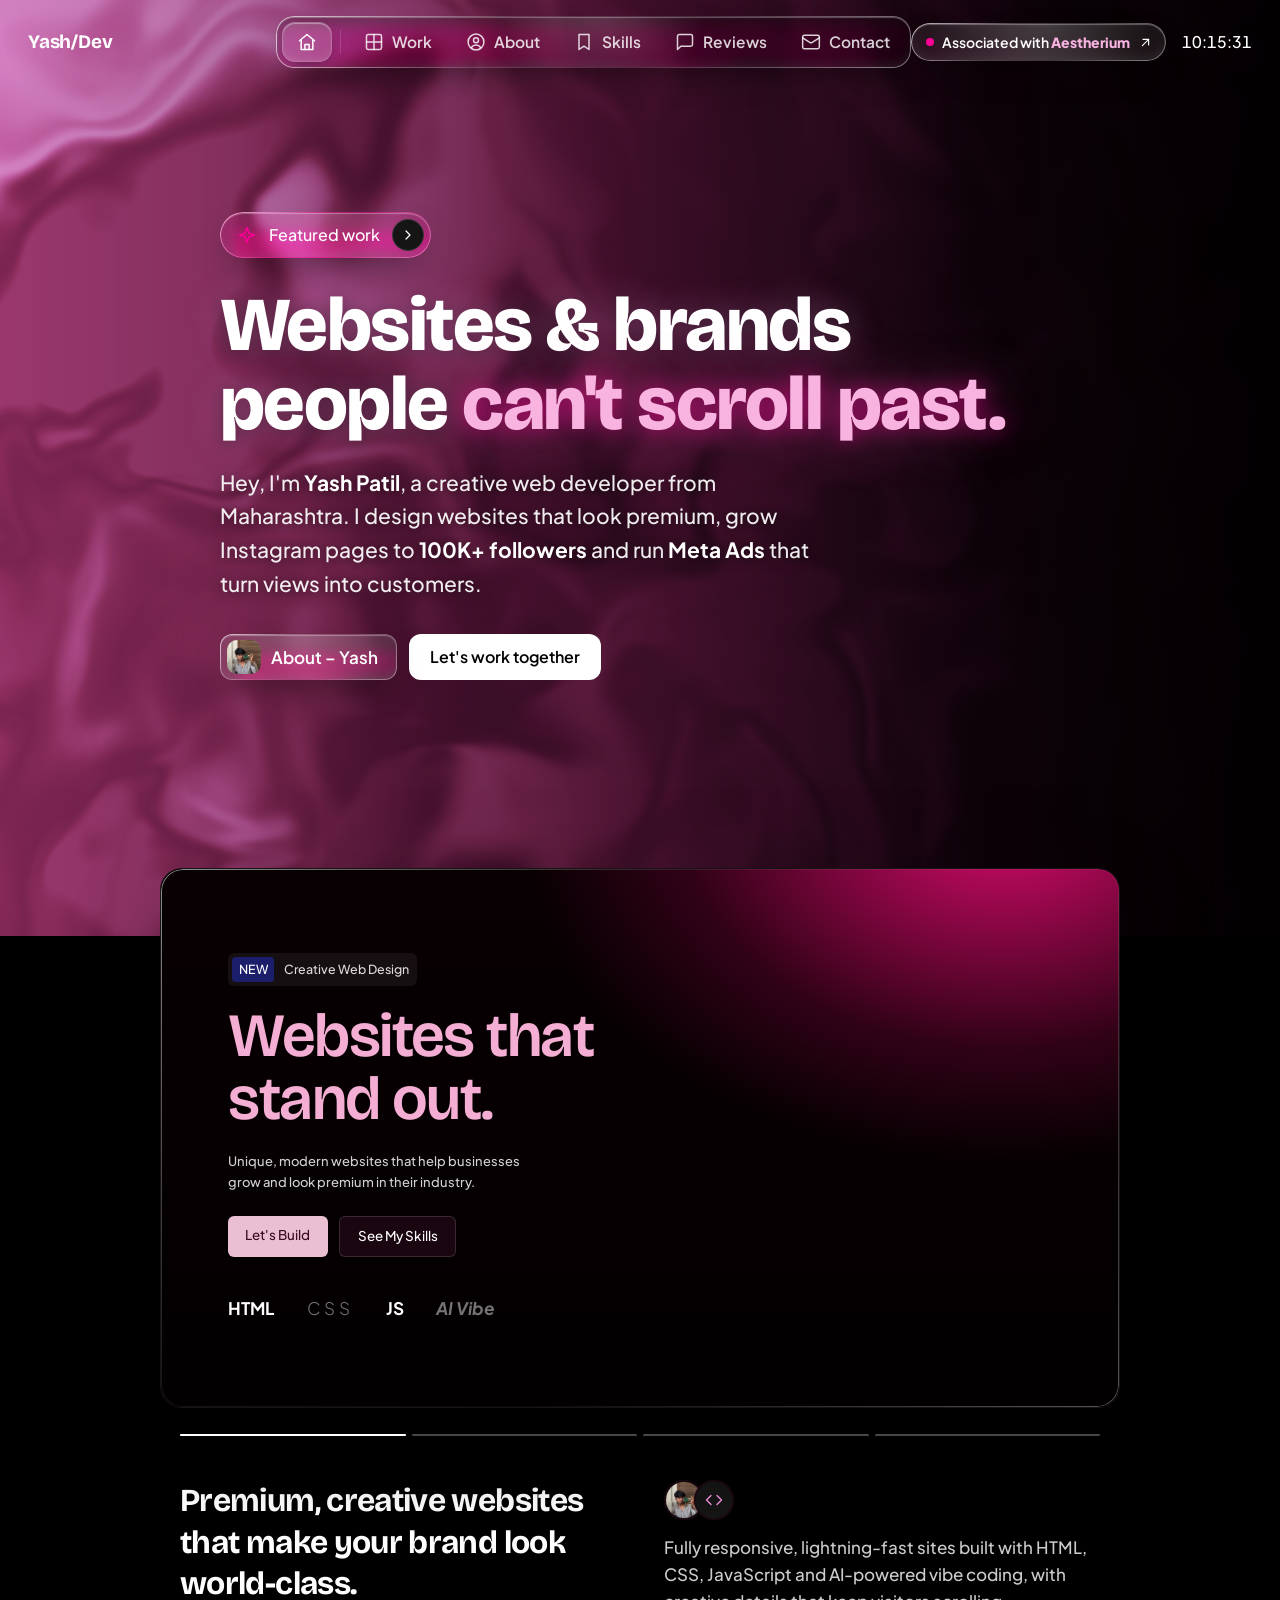
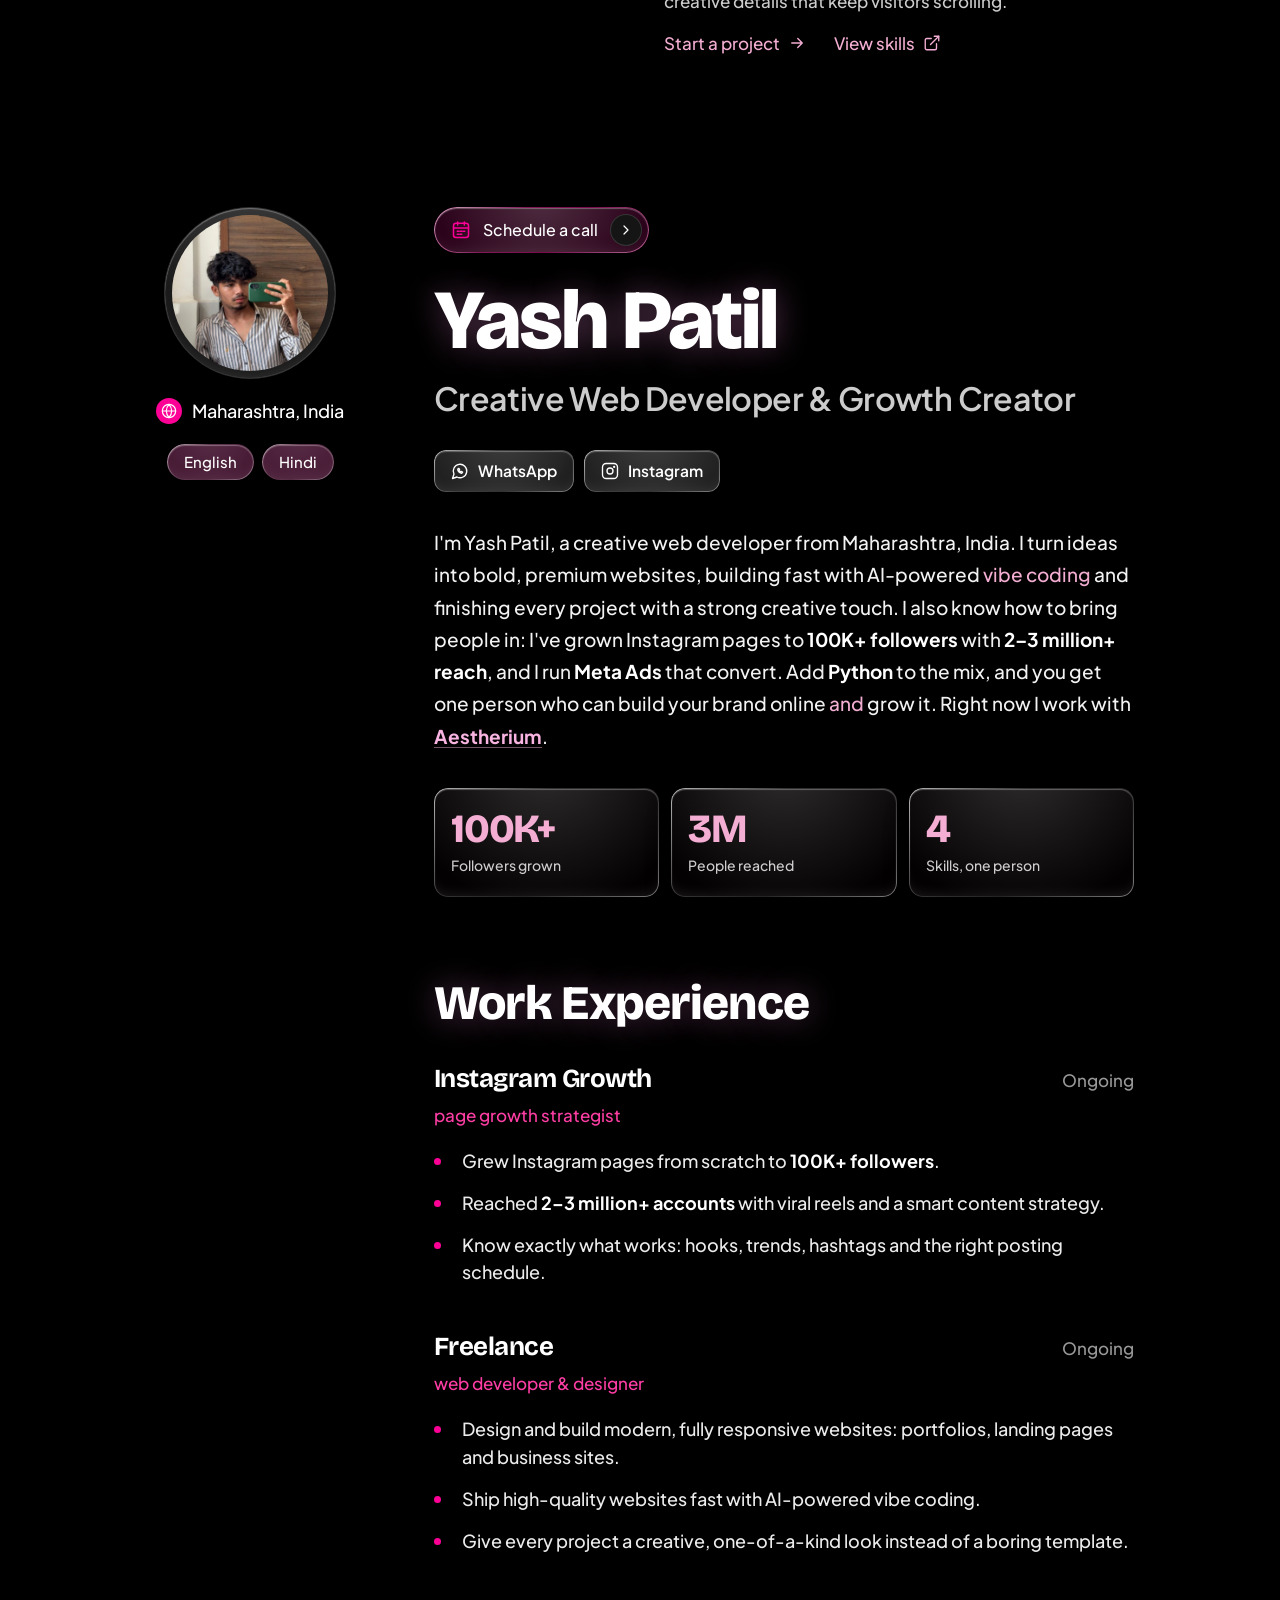
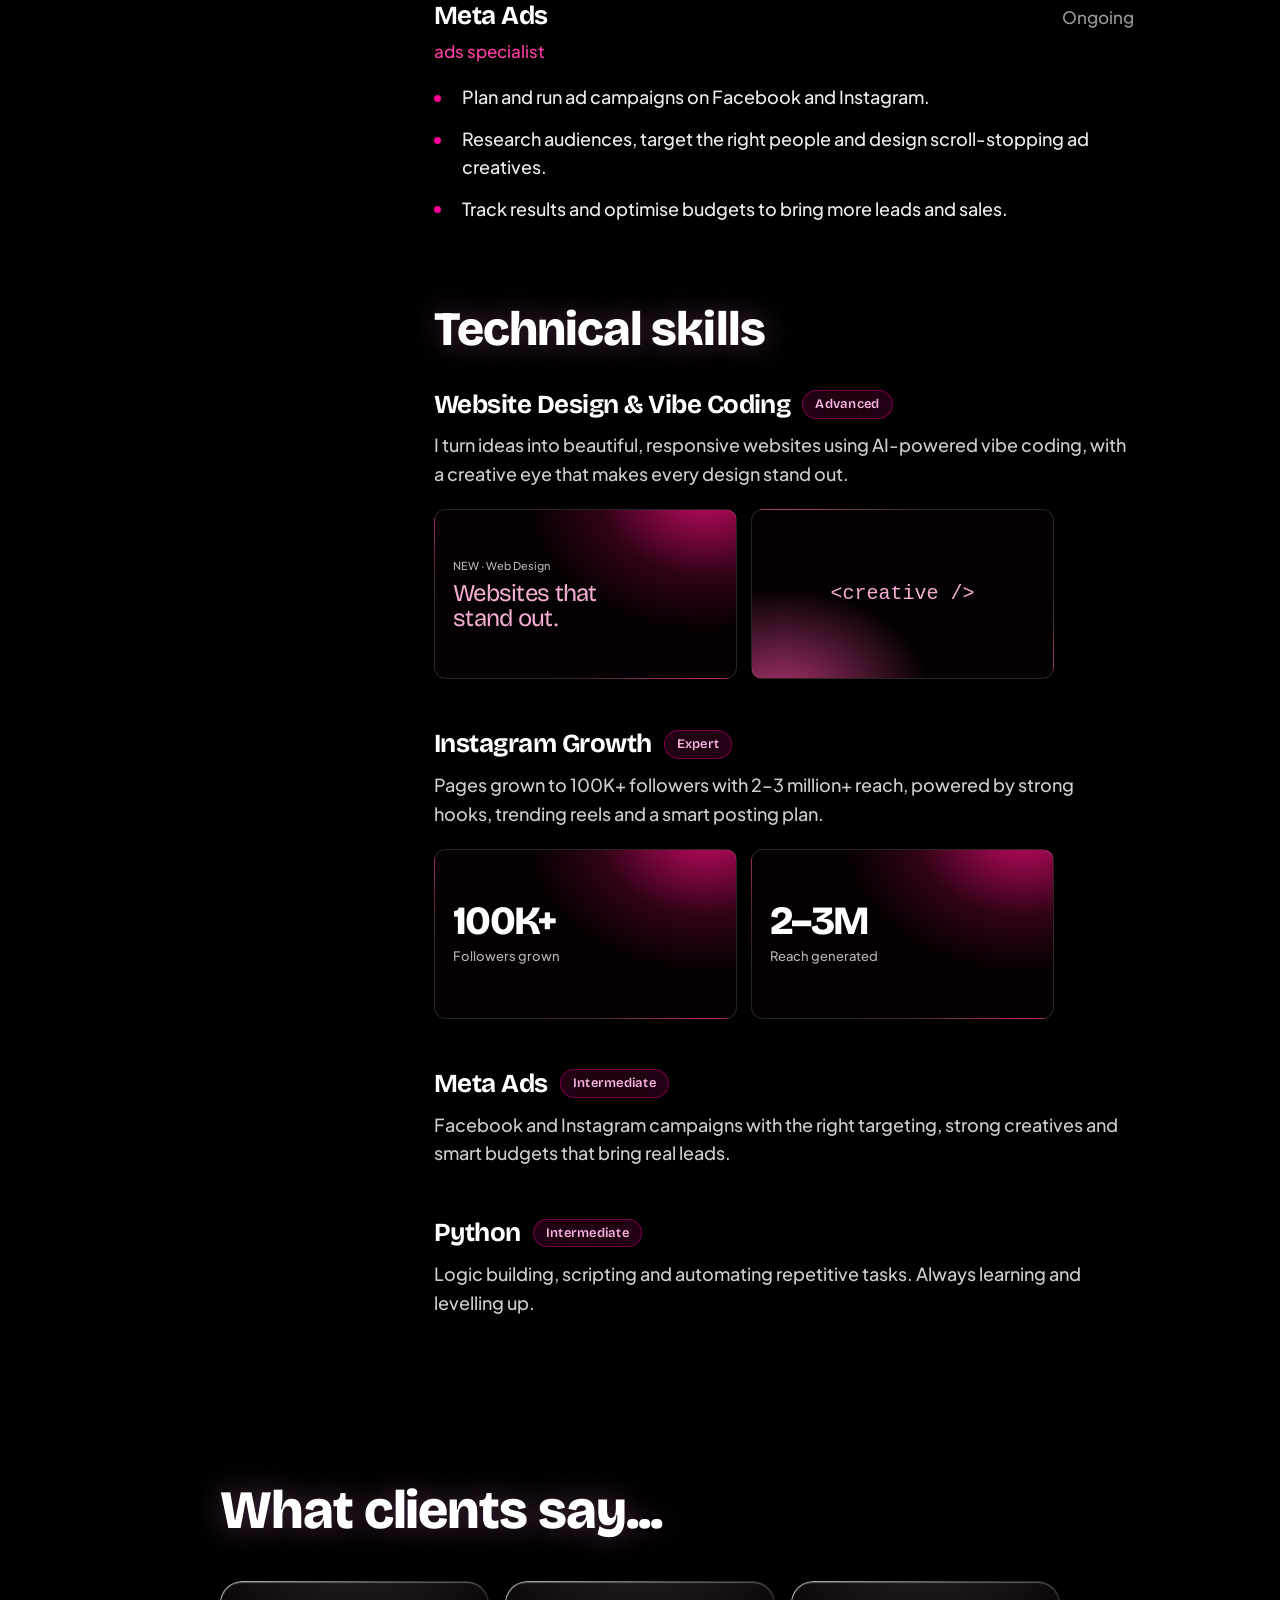
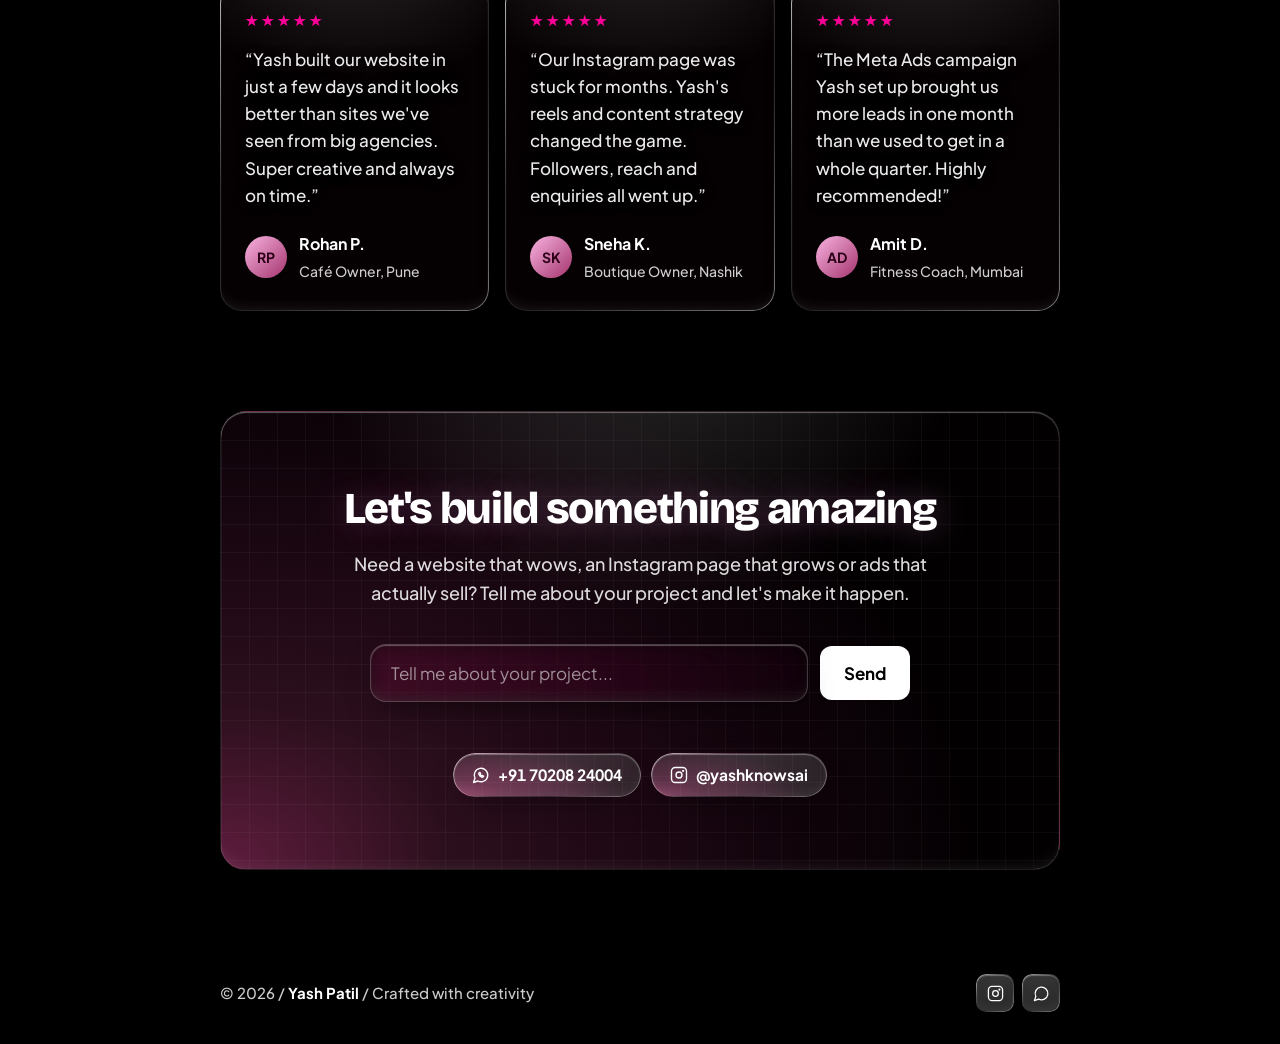
==== commit ff968c09: "Add WhatsApp number and Instagram handle Wire the WhatsApp (+91 70208 24004) and Instagram (@yashkno" ====
--- a/index.html
+++ b/index.html
@@ -361,6 +361,16 @@
           <button class="press" type="submit">Send</button>
         </form>
         <p class="form-note" id="form-note" role="status"></p>
+        <div class="cta-direct">
+          <a class="lg" href="#" data-link="whatsapp" target="_blank" rel="noopener">
+            <svg viewBox="0 0 24 24"><path d="M7.9 20A9 9 0 1 0 4 16.1L2 22Z"/><path d="M9 9.5c0 3 2.5 5.5 5.5 5.5l1-1.5-2-1-1 .8a4 4 0 0 1-1.8-1.8l.8-1-1-2L9 9.5z"/></svg>
+            +91 70208 24004
+          </a>
+          <a class="lg" href="#" data-link="instagram" target="_blank" rel="noopener">
+            <svg viewBox="0 0 24 24"><rect x="2" y="2" width="20" height="20" rx="5"/><circle cx="12" cy="12" r="4"/><circle cx="17.5" cy="6.5" r=".6"/></svg>
+            @yashknowsai
+          </a>
+        </div>
       </div>
     </section>
   </main>
--- a/css/style.css
+++ b/css/style.css
@@ -59,6 +59,7 @@
 a { color: inherit; text-decoration: none; }
 ul { list-style: none; }
 strong, b { font-weight: 700; color: var(--text); }
+[hidden] { display: none !important; }
 ::selection { background: var(--accent); color: #fff; }
 
 svg[viewBox="0 0 24 24"] {
@@ -918,6 +919,17 @@
 }
 .cta-form button:hover { transform: translateY(-2px); }
 .form-note { margin-top: 14px; min-height: 1.4em; font-size: 15px; color: var(--pink-light); }
+.cta-direct { margin-top: 10px; display: flex; flex-wrap: wrap; justify-content: center; gap: 10px; }
+.cta-direct a {
+  display: inline-flex; align-items: center; gap: 8px;
+  height: 44px;
+  padding: 0 18px;
+  border-radius: 999px;
+  font-size: 15.5px;
+  font-weight: 700;
+  font-variant-numeric: tabular-nums;
+}
+.cta-direct svg { width: 18px; height: 18px; }
 @media (max-width: 560px) {
   .cta-card { padding: 52px 20px; }
   .cta-form { flex-direction: column; }
